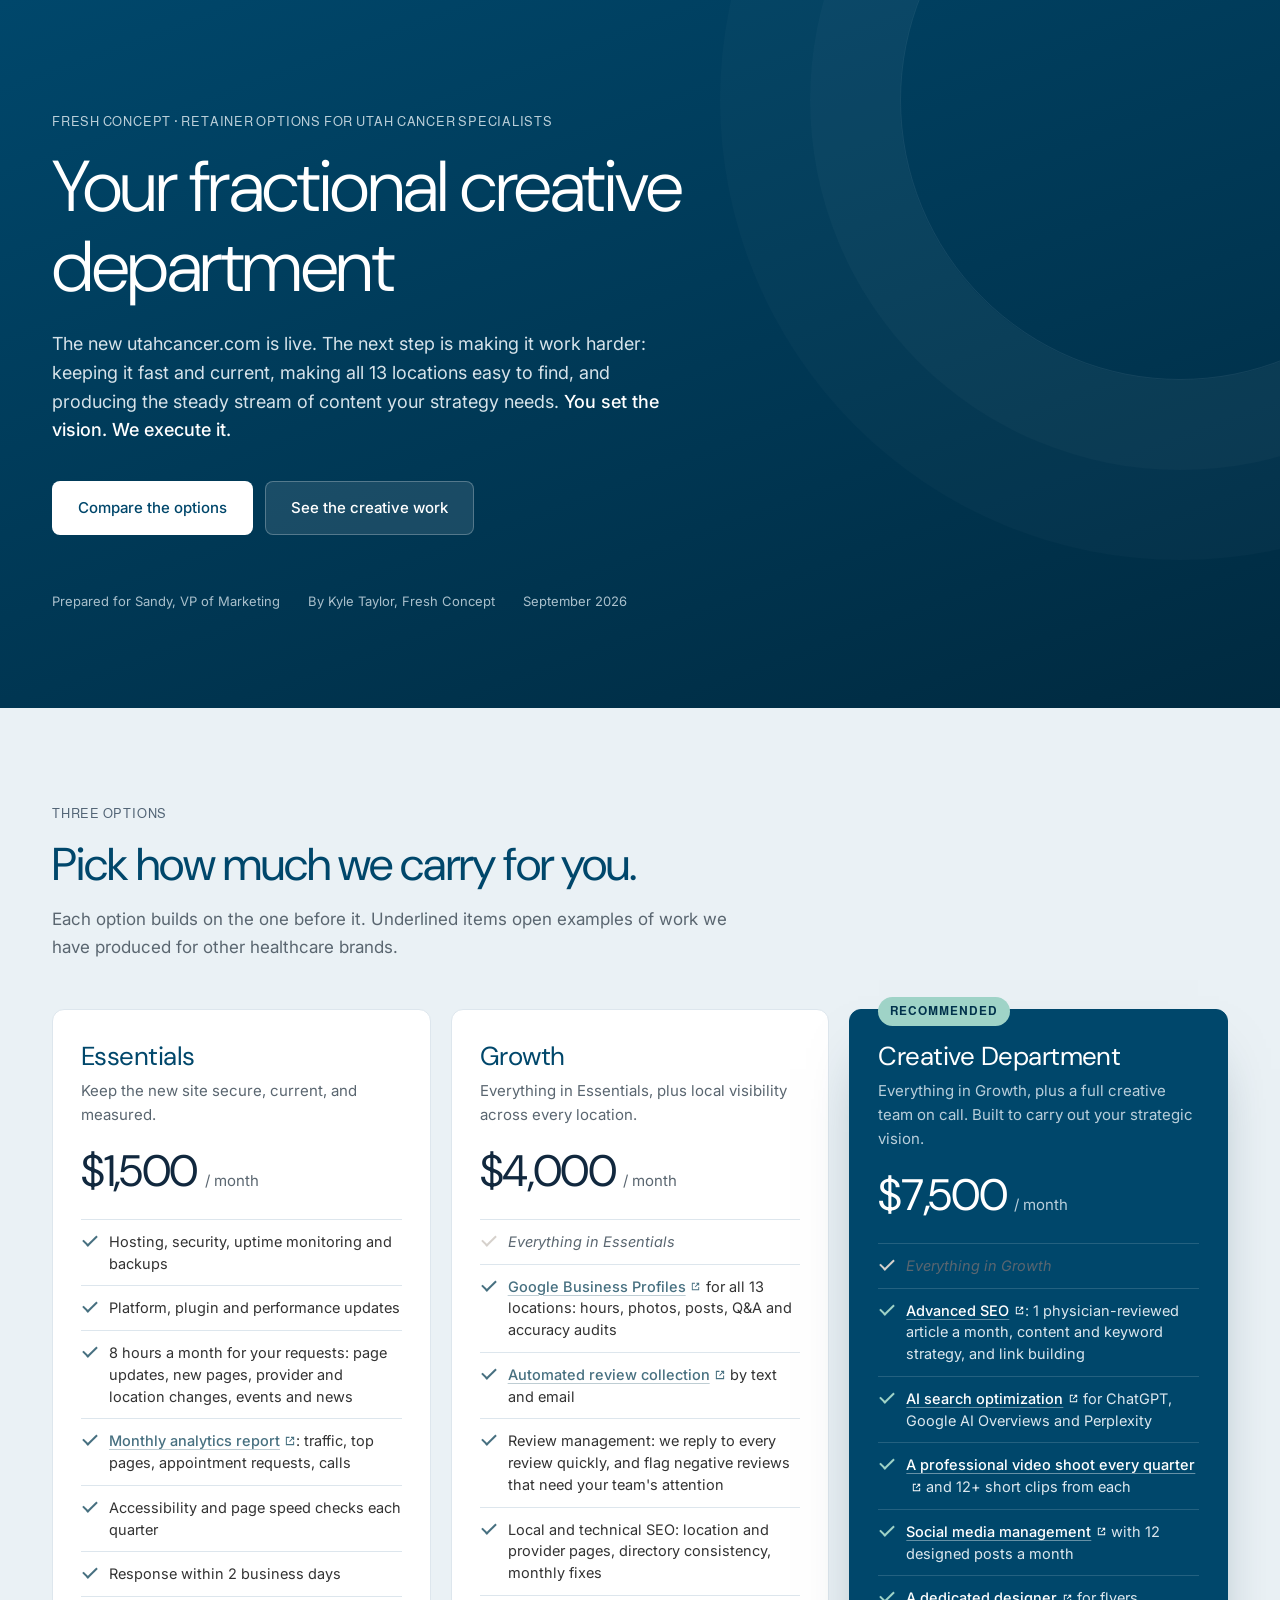
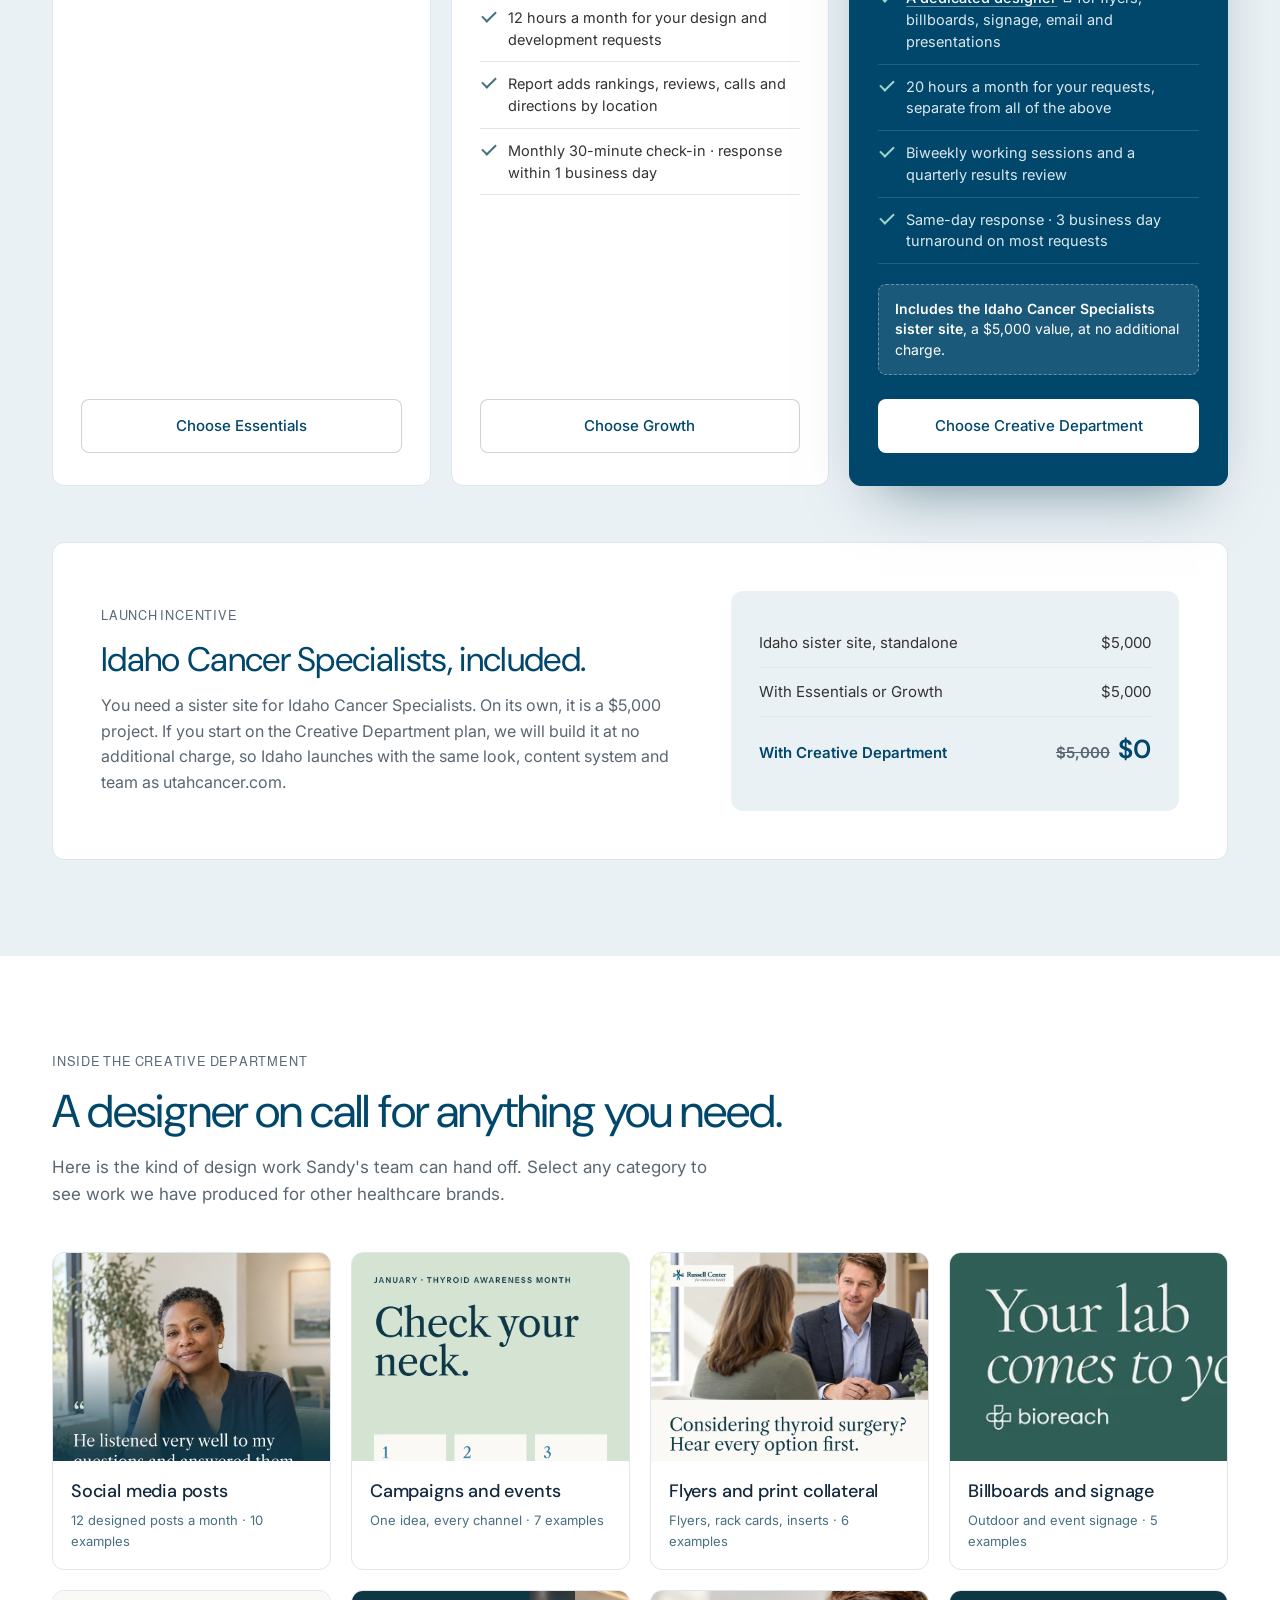
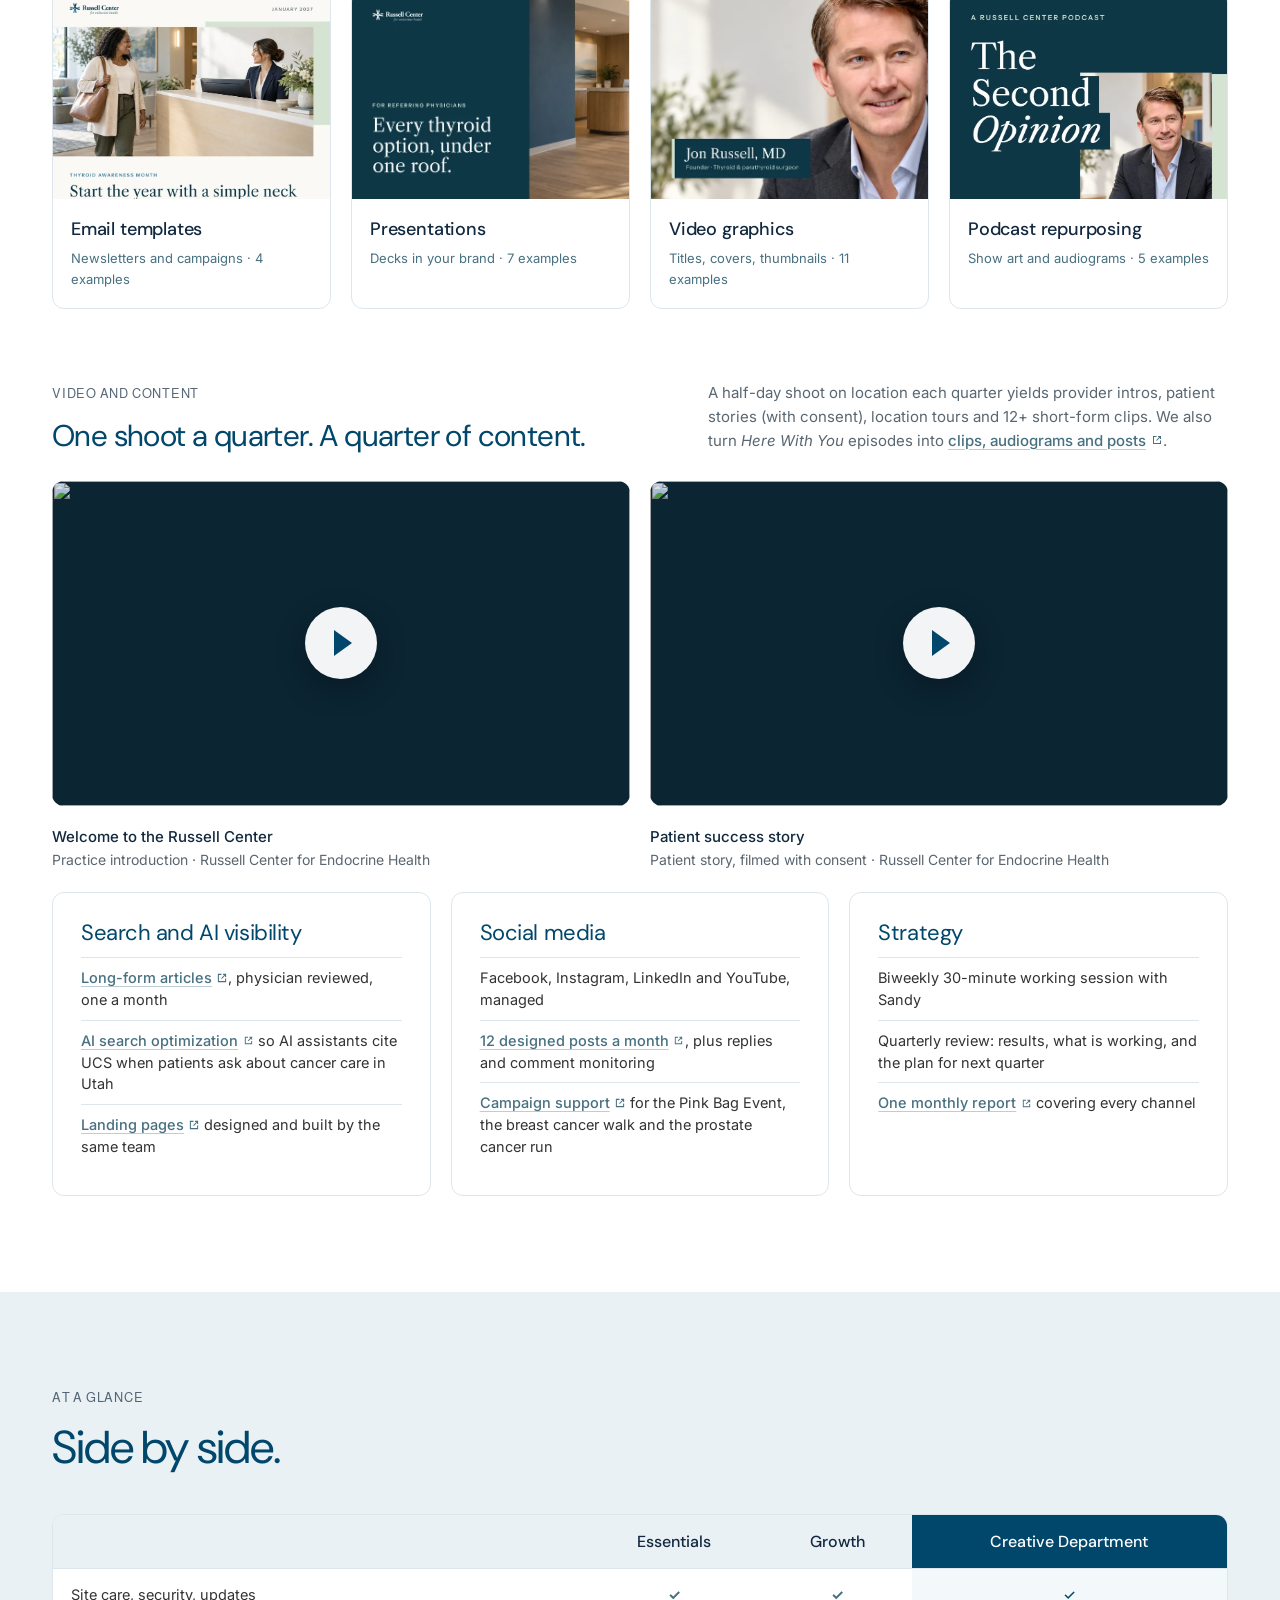
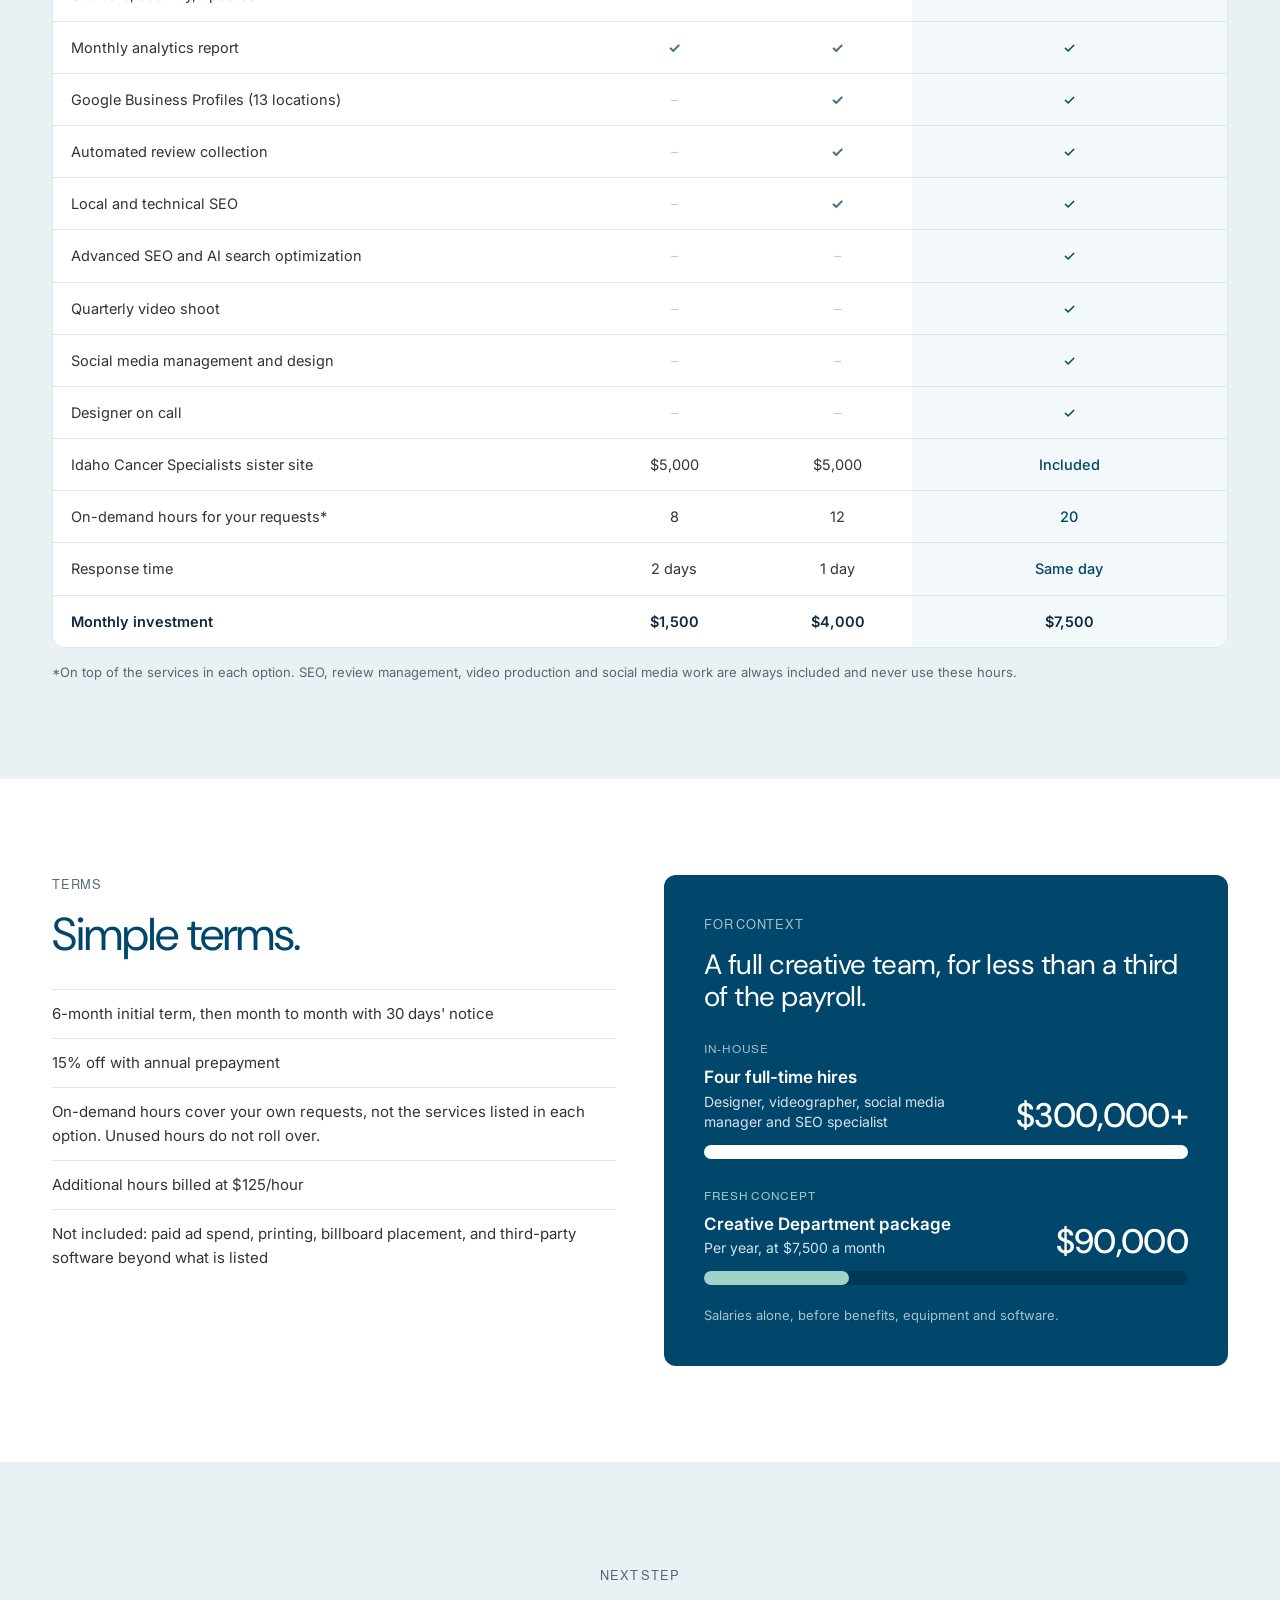
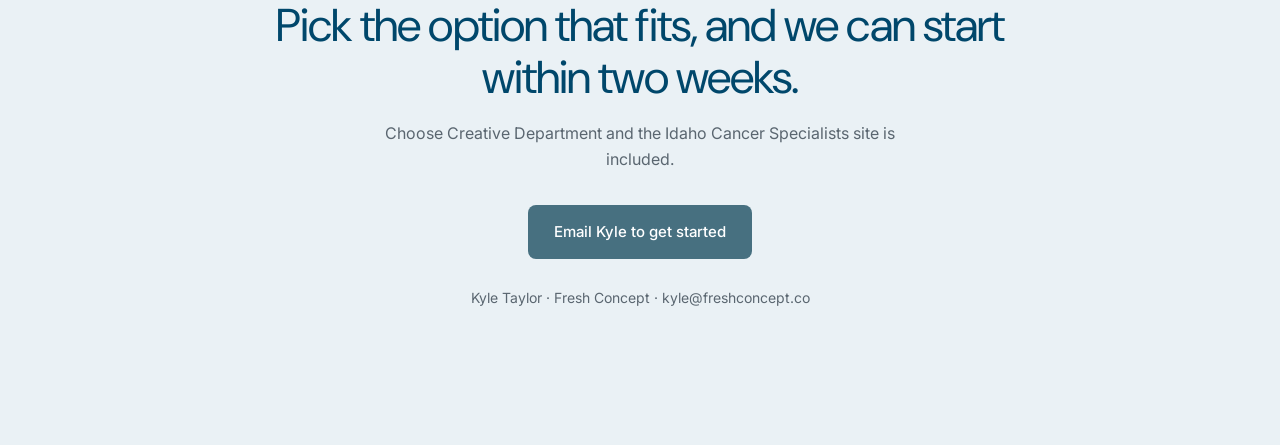
==== utah-cancer/index.html @ 9025a799 "Utah Cancer page: 4x work samples, WebP Russell Center images, gallery thumbnails Co-Authored-By: Cl" ====
<!DOCTYPE html><!-- This site was created in Webflow. https://webflow.com --><!-- Last Published: Mon Sep 08 2025 21:54:33 GMT+0000 (Coordinated Universal Time) --><html data-wf-domain="www.freshconcept.co" data-wf-page="62bb15ead2b00c52001d600b" data-wf-site="6288137d8b652b05795619ab"><head><meta charset="utf-8"/><link href="https://cdn.prod.website-files.com" rel="preconnect" crossorigin="anonymous"/><title>Creative Department | Fresh Concept × Utah Cancer Specialists</title><meta name="robots" content="noindex"/><meta content="Creative Department retainer options for Utah Cancer Specialists." name="description"/><meta content="Creative Department | Fresh Concept × Utah Cancer Specialists" property="og:title"/><meta content="Creative Department retainer options for Utah Cancer Specialists." property="og:description"/><meta content="/assets/6288137d8b652b05795619ab/62bb6aa5f6c209a3ec402a6b_social-sharing.png" property="og:image"/><meta content="Fresh Concept | Contact Us" name="twitter:title"/><meta content="Have a question about your project? Reach out and let&#x27;s chat. We&#x27;re here to help startups with website design, development, branding, and SEO." name="twitter:description"/><meta content="/assets/6288137d8b652b05795619ab/62bb6aa5f6c209a3ec402a6b_social-sharing.png" name="twitter:image"/><meta property="og:type" content="website"/><meta content="summary_large_image" name="twitter:card"/><meta content="width=device-width, initial-scale=1" name="viewport"/><meta content="Webflow" name="generator"/><link href="/assets/6288137d8b652b05795619ab/css/fresh-concept.webflow.shared.271d43fd5.css" rel="stylesheet" type="text/css"/><link href="https://fonts.googleapis.com" rel="preconnect"/><link href="https://fonts.gstatic.com" rel="preconnect" crossorigin="anonymous"/><script src="https://ajax.googleapis.com/ajax/libs/webfont/1.6.26/webfont.js" type="text/javascript"></script><script type="text/javascript">WebFont.load({  google: {    families: ["Bitter:400,700,400italic","Montserrat:100,100italic,200,200italic,300,300italic,400,400italic,500,500italic,600,600italic,700,700italic,800,800italic,900,900italic"]  }});</script><script type="text/javascript">!function(o,c){var n=c.documentElement,t=" w-mod-";n.className+=t+"js",("ontouchstart"in o||o.DocumentTouch&&c instanceof DocumentTouch)&&(n.className+=t+"touch")}(window,document);</script><link href="/assets/6288137d8b652b05795619ab/62bb4f3848c2f06d3d072d11_favicon1.png" rel="shortcut icon" type="image/x-icon"/><link href="/assets/6288137d8b652b05795619ab/62bb4f65d3bdde75ad9af0de_favicon2.png" rel="apple-touch-icon"/><!-- Google Tag Manager -->
<script>(function(w,d,s,l,i){w[l]=w[l]||[];w[l].push({'gtm.start':
new Date().getTime(),event:'gtm.js'});var f=d.getElementsByTagName(s)[0],
j=d.createElement(s),dl=l!='dataLayer'?'&l='+l:'';j.async=true;j.src=
'https://www.googletagmanager.com/gtm.js?id='+i+dl;f.parentNode.insertBefore(j,f);
})(window,document,'script','dataLayer','GTM-NQL5Q73S');</script>
<!-- End Google Tag Manager --><style>
	#hero-slider .slide-nav {
    width: 100%;
    display: flex;
  }
  
  #hero-slider .w-slider-dot {
    width: 100%;
        opacity: .2;
  }
  
  #hero-slider .w-slider-dot.w-active {
  	background-color: #eb6564;
    opacity: 1;
  }
  
	#our-work .collection-item:nth-child(even) {
		top: 80px;
    position: relative;
  }
  
  #hero-slider .w-slider-arrow-left, #hero-slider .w-slider-arrow-right {
  	display:none;
  }
</style></head><body class="body"><!-- Fresh Concept × Utah Cancer Specialists: retainer options. Paste into a Webflow Embed element. -->
<link rel="preconnect" href="https://fonts.googleapis.com">
<link rel="preconnect" href="https://fonts.gstatic.com" crossorigin>
<link href="https://fonts.googleapis.com/css2?family=DM+Sans:opsz,wght@9..40,300..600&family=Inter:wght@400;500;600&family=Almarai:wght@400;700&display=swap" rel="stylesheet">
<style>
#fc-cd{--blue:#00476b;--steel:#477080;--ink:#11283e;--text:#333;--muted:#5a6670;--pale:#eaf1f5;--line:#dde6ed;--sand:#d6d1cc;--r:12px;--rb:8px;font-family:Inter,system-ui,sans-serif;color:var(--text);background:#fff;font-size:16px;line-height:1.6;-webkit-font-smoothing:antialiased;overflow-x:clip}
#fc-cd *,#fc-cd *::before,#fc-cd *::after{box-sizing:border-box}
:where(#fc-cd) :is(h1,h2,h3,h4,p,ul,figure){margin:0;padding:0}
:where(#fc-cd) ul{list-style:none}
:where(#fc-cd) img{display:block;max-width:100%}
:where(#fc-cd) a{color:inherit;text-decoration:none}
:where(#fc-cd) button{font:inherit;color:inherit;background:none;border:0;cursor:pointer;padding:0}
#fc-cd h1,#fc-cd h2,#fc-cd h3,#fc-cd h4{font-family:'DM Sans',sans-serif;font-weight:400;color:var(--blue);letter-spacing:-.02em;line-height:1.12}
.cd-wrap{max-width:1240px;margin:0 auto;padding:0 32px}
.cd-sec{padding:96px 0}
.cd-sec--pale{background:var(--pale)}
.cd-label{display:block;font-family:Almarai,sans-serif;font-size:13px;letter-spacing:.06em;text-transform:uppercase;color:rgba(17,40,62,.7);margin-bottom:14px}
.cd-h2{font-size:clamp(32px,4vw,46px)}
.cd-intro{max-width:680px;margin-top:16px;color:var(--muted);font-size:17px}
.cd-btn{display:inline-flex;align-items:center;gap:8px;padding:15px 26px;border-radius:var(--rb);font-size:15px;font-weight:500;transition:transform .2s,opacity .2s;white-space:nowrap}
.cd-btn:hover{transform:translateY(-1px);opacity:.92}
.cd-btn--primary{background:var(--steel);color:#fff!important}
.cd-btn--ghost{background:#fff;color:var(--blue)!important;box-shadow:inset 0 0 0 1px var(--sand)}
.cd-btn--white{background:#fff;color:var(--blue)!important}
.cd-lk{color:var(--steel)!important;text-decoration:underline!important;text-decoration-color:rgba(71,112,128,.35)!important;text-underline-offset:3px;cursor:pointer;font-weight:500}
.cd-lk:hover{text-decoration-color:var(--steel)!important}
.cd-lk::after{content:"";display:inline-block;width:.8em;height:.8em;margin-left:.3em;vertical-align:-.05em;background:currentColor;-webkit-mask:url("data:image/svg+xml,%3Csvg xmlns='http://www.w3.org/2000/svg' viewBox='0 0 24 24'%3E%3Cpath d='M4 4h7v2H6v12h12v-5h2v7H4zM14 4h6v6h-2V7.4l-6.3 6.3-1.4-1.4L16.6 6H14z'/%3E%3C/svg%3E") center/contain no-repeat;mask:url("data:image/svg+xml,%3Csvg xmlns='http://www.w3.org/2000/svg' viewBox='0 0 24 24'%3E%3Cpath d='M4 4h7v2H6v12h12v-5h2v7H4zM14 4h6v6h-2V7.4l-6.3 6.3-1.4-1.4L16.6 6H14z'/%3E%3C/svg%3E") center/contain no-repeat}
/* hero */
.cd-hero{background:linear-gradient(160deg,#00476b 0%,#003652 60%,#002a40 100%);color:#fff;padding:112px 0 96px;position:relative;overflow:hidden}
.cd-hero::after{content:"";position:absolute;right:-180px;top:-180px;width:560px;height:560px;border-radius:50%;border:1px solid rgba(255,255,255,.08);box-shadow:0 0 0 90px rgba(255,255,255,.025),0 0 0 180px rgba(255,255,255,.02)}
.cd-hero .cd-label{color:#bcd0da}
#fc-cd .cd-hero h1{color:#fff;font-size:clamp(40px,6vw,72px);max-width:820px;font-weight:300}
.cd-hero p{max-width:640px;margin-top:22px;font-size:18px;color:#d6e3ea}
.cd-hero strong{color:#fff;font-weight:500}
.cd-hero .cd-actions{display:flex;flex-wrap:wrap;gap:12px;margin-top:36px}
.cd-hero .cd-btn--ghost{background:rgba(255,255,255,.1);color:#fff!important;box-shadow:inset 0 0 0 1px rgba(255,255,255,.25)}
.cd-meta{margin-top:56px;display:flex;flex-wrap:wrap;gap:8px 28px;font-size:13px;color:#a9c0cc}
/* plans */
.cd-plans{display:grid;grid-template-columns:repeat(3,minmax(0,1fr));gap:20px;margin-top:48px;align-items:stretch}
.cd-plan{background:#fff;border:1px solid var(--line);border-radius:var(--r);padding:32px 28px;display:flex;flex-direction:column}
.cd-plan h3{font-size:26px}
.cd-plan .cd-tag{font-size:15px;color:var(--muted);margin-top:8px;min-height:48px}
.cd-price{margin:22px 0 4px;font-family:'DM Sans',sans-serif;font-size:44px;font-weight:400;color:var(--ink);letter-spacing:-.03em;line-height:1}
.cd-price small{font-size:15px;color:var(--muted);letter-spacing:0;font-family:Inter,sans-serif}
.cd-plan ul{margin:22px 0 28px;border-top:1px solid var(--line);flex:1}
.cd-plan li{padding:11px 0 11px 28px;border-bottom:1px solid var(--line);font-size:14.5px;line-height:1.5;position:relative}
.cd-plan li::before{content:"";position:absolute;left:2px;top:15px;width:14px;height:8px;border-left:2px solid var(--steel);border-bottom:2px solid var(--steel);transform:rotate(-45deg)}
.cd-plan li.cd-inherit{color:var(--muted);font-style:italic}
.cd-plan li.cd-inherit::before{border-color:var(--sand)}
.cd-plan .cd-btn{justify-content:center}
.cd-plan--feat{background:var(--blue);border-color:var(--blue);color:#dbe7ee;position:relative;box-shadow:0 30px 60px -30px rgba(0,47,70,.55)}
#fc-cd .cd-plan--feat h3,.cd-plan--feat .cd-price{color:#fff}
.cd-plan--feat .cd-tag,.cd-plan--feat .cd-price small{color:#b9cfdb}
.cd-plan--feat ul,.cd-plan--feat li{border-color:rgba(255,255,255,.14)}
.cd-plan--feat li::before{border-color:#9fd3c7}
.cd-plan--feat .cd-lk{color:#fff!important;text-decoration-color:rgba(255,255,255,.4)!important}
.cd-ribbon{position:absolute;top:-13px;left:28px;background:#9fd3c7;color:#00324c;font-family:Almarai,sans-serif;font-size:12px;font-weight:700;letter-spacing:.08em;text-transform:uppercase;padding:5px 12px;border-radius:99px}
.cd-bonus{margin:-8px 0 24px;padding:14px 16px;border-radius:var(--rb);background:rgba(255,255,255,.1);border:1px dashed rgba(255,255,255,.35);font-size:14px;line-height:1.45;color:#fff}
.cd-bonus b{font-weight:600}
/* idaho */
.cd-idaho{display:grid;grid-template-columns:1.3fr 1fr;gap:48px;align-items:center;background:#fff;border:1px solid var(--line);border-radius:var(--r);padding:48px;margin-top:56px}
.cd-idaho h3{font-size:clamp(26px,3vw,34px)}
.cd-idaho p{margin-top:14px;color:var(--muted)}
.cd-offer{background:var(--pale);border-radius:var(--r);padding:28px}
.cd-offer div{display:flex;justify-content:space-between;align-items:baseline;gap:16px;padding:12px 0;border-bottom:1px solid var(--line);font-size:15px}
.cd-offer div:last-child{border:0;font-weight:600;color:var(--blue)}
.cd-offer s{color:var(--muted)}
.cd-offer em{font-style:normal;font-family:'DM Sans',sans-serif;font-size:26px;color:var(--blue)}
/* work */
.cd-cats{display:grid;grid-template-columns:repeat(4,minmax(0,1fr));gap:20px;margin-top:44px}
.cd-cat{display:flex;flex-direction:column;text-align:left;background:#fff;border:1px solid var(--line);border-radius:var(--r);overflow:hidden;transition:transform .25s,box-shadow .25s}
.cd-cat:hover{transform:translateY(-3px);box-shadow:0 22px 40px -24px rgba(0,47,70,.35)}
.cd-cat figure{margin:0;aspect-ratio:4/3;background:#e5ecf0;overflow:hidden}
.cd-cat figure img{width:100%;height:100%;object-fit:cover;object-position:left top;transition:transform .5s}
.cd-cat:hover figure img{transform:scale(1.04)}
.cd-cat span{display:block;padding:16px 18px 18px}
.cd-cat b{display:block;font-family:'DM Sans',sans-serif;font-weight:500;font-size:18px;color:var(--ink);letter-spacing:-.01em}
.cd-cat small{display:block;margin-top:4px;font-size:13px;color:var(--steel)}
.cd-cols{display:grid;grid-template-columns:repeat(3,minmax(0,1fr));gap:20px;margin-top:20px}
.cd-col{background:#fff;border:1px solid var(--line);border-radius:var(--r);padding:28px}
.cd-col h3{font-size:22px;margin-bottom:12px}
.cd-col li{padding:9px 0;border-top:1px solid var(--line);font-size:14.5px;line-height:1.5}
.cd-sub{display:flex;justify-content:space-between;align-items:end;gap:24px;flex-wrap:wrap;margin-top:72px}
.cd-sub h3{font-size:30px}
.cd-sub p{color:var(--muted);max-width:520px;font-size:15px}
.cd-videos{display:grid;grid-template-columns:repeat(2,minmax(0,1fr));gap:20px;margin-top:28px}
.cd-vid{position:relative;aspect-ratio:16/9;border-radius:var(--r);overflow:hidden;background:#0b2533;width:100%}
.cd-vid img{width:100%;height:100%;object-fit:cover;opacity:.85;transition:opacity .3s}
.cd-vid:hover img{opacity:1}
.cd-vid i{position:absolute;left:50%;top:50%;width:72px;height:72px;margin:-36px 0 0 -36px;border-radius:50%;background:rgba(255,255,255,.95);box-shadow:0 10px 30px rgba(0,0,0,.3)}
.cd-vid i::after{content:"";position:absolute;left:29px;top:23px;border-left:18px solid var(--blue);border-top:13px solid transparent;border-bottom:13px solid transparent}
.cd-vid iframe{position:absolute;inset:0;width:100%;height:100%;border:0}
.cd-vcap{margin-top:12px;font-size:14px;color:var(--muted)}
.cd-vcap b{display:block;color:var(--ink);font-weight:500;font-size:15px}
/* table */
.cd-tablewrap{margin-top:40px;overflow-x:auto;border:1px solid var(--line);border-radius:var(--r);background:#fff}
.cd-table{width:100%;min-width:680px;border-collapse:collapse;font-size:14.5px}
.cd-table th,.cd-table td{padding:14px 18px;border-bottom:1px solid var(--line);text-align:center}
.cd-table th:first-child,.cd-table td:first-child{text-align:left}
.cd-table thead th{font-family:'DM Sans',sans-serif;font-weight:500;font-size:16px;color:var(--ink);background:var(--pale)}
.cd-table thead th.cd-hl{background:var(--blue);color:#fff}
.cd-table td.cd-hl{background:#f3f8fa;font-weight:500;color:var(--blue)}
.cd-table tr:last-child td{border:0;font-weight:600;color:var(--ink)}
.cd-y{color:var(--steel);font-weight:700}
.cd-n{color:#c3ccd2}
.cd-note{margin-top:14px;font-size:13px;color:var(--muted)}
/* terms */
.cd-terms{display:grid;grid-template-columns:1fr 1fr;gap:48px;align-items:start}
.cd-terms li{padding:12px 0;border-top:1px solid var(--line);font-size:15px}
.cd-value{background:var(--blue);color:#d6e3ea;border-radius:var(--r);padding:40px}
.cd-value .cd-label{color:#a9c0cc}
.cd-bars{margin-top:28px;display:grid;gap:28px}
.cd-bar-k{display:block;font-family:Almarai,sans-serif;font-size:12px;letter-spacing:.06em;text-transform:uppercase;color:#a9c0cc;margin-bottom:6px}
.cd-bar--fc .cd-bar-k{color:#9fd3c7}
.cd-bar p{display:flex;justify-content:space-between;align-items:flex-end;gap:16px;font-size:14px;line-height:1.45}
.cd-bar p b{display:block;color:#fff;font-size:17px;font-weight:600;margin-bottom:2px}
.cd-bar strong{font-family:'DM Sans',sans-serif;font-size:34px;font-weight:500;letter-spacing:-.02em;line-height:1;color:#fff;white-space:nowrap}
.cd-bar div{height:14px;border-radius:99px;background:rgba(0,0,0,.22);margin-top:12px}
.cd-bar div i{display:block;height:100%;border-radius:99px;background:#9fd3c7}
.cd-value small{display:block;margin-top:20px;font-size:13px;color:#a9c0cc}
/* cta */
.cd-cta{text-align:center;padding:104px 0}
#fc-cd .cd-cta h2{max-width:760px;margin:0 auto}
.cd-cta p{margin:18px auto 32px;max-width:560px;color:var(--muted)}
.cd-cta .cd-sig{margin-top:28px;font-size:14px;color:var(--muted)}
/* modal */
.cd-modal{position:fixed;inset:0;z-index:99999;display:none;background:rgba(6,24,36,.72);backdrop-filter:blur(6px);-webkit-backdrop-filter:blur(6px);padding:32px;overflow-y:auto}
.cd-modal.cd-open{display:block}
.cd-dialog{max-width:1120px;margin:0 auto;background:#fff;border-radius:16px;padding:40px;position:relative;animation:cdIn .25s ease}
@keyframes cdIn{from{opacity:0;transform:translateY(12px)}}
.cd-x{position:absolute;top:18px;right:18px;width:44px;height:44px;border-radius:50%;background:var(--pale)!important;font-size:26px!important;line-height:44px!important;color:var(--blue)!important;text-align:center}
.cd-dialog h3{font-size:32px;padding-right:56px}
.cd-dialog>p{margin-top:10px;color:var(--muted);max-width:720px}
.cd-grid{display:grid;grid-template-columns:repeat(auto-fill,minmax(230px,1fr));gap:18px;margin-top:28px}
.cd-item{text-align:left;width:100%}
.cd-item figure{margin:0;aspect-ratio:1/1;border-radius:10px;background:#eef2f4;display:flex;align-items:center;justify-content:center;padding:16px;transition:background .2s}
.cd-item:hover figure{background:#e2eaef}
.cd-item img{max-height:100%;max-width:100%;object-fit:contain;box-shadow:0 12px 26px -16px rgba(0,30,45,.45)}
.cd-item span{display:block;margin-top:10px;font-size:14px;color:var(--ink);font-weight:500;line-height:1.35}
.cd-item small{display:block;font-family:Almarai,sans-serif;font-size:11px;letter-spacing:.06em;text-transform:uppercase;color:var(--steel);margin-bottom:2px}
.cd-viewer{position:fixed;inset:0;z-index:100000;background:#06141d;display:none;flex-direction:column;align-items:center;justify-content:center;padding:56px 72px 28px}
.cd-viewer.cd-open{display:flex}
.cd-viewer img{max-width:100%;max-height:calc(100vh - 150px);object-fit:contain;border-radius:4px}
.cd-viewer p{color:#cfdde5;font-size:14px;margin-top:16px;text-align:center}
.cd-viewer p b{color:#fff;font-weight:500}
.cd-viewer .cd-x{background:rgba(255,255,255,.12)!important;color:#fff!important}
.cd-nav{position:absolute;top:50%;width:52px;height:52px;margin-top:-26px;border-radius:50%;background:rgba(255,255,255,.12)!important;color:#fff!important;font-size:26px!important}
.cd-prev{left:14px}.cd-next{right:14px}
body.cd-lock{overflow:hidden}
@media (max-width:1000px){.cd-plans{grid-template-columns:1fr;max-width:560px;margin-left:auto;margin-right:auto}.cd-plan--feat{order:-1}.cd-plan .cd-tag{min-height:0}.cd-cats{grid-template-columns:repeat(2,minmax(0,1fr))}.cd-cols,.cd-idaho,.cd-terms{grid-template-columns:1fr}}
@media (max-width:640px){.cd-wrap{padding:0 16px}.cd-sec{padding:64px 0}.cd-hero{padding:80px 0 64px}.cd-idaho{padding:28px 22px;gap:28px}.cd-videos{grid-template-columns:1fr}.cd-cats{gap:12px}.cd-cat span{padding:12px 12px 14px}.cd-cat b{font-size:16px}.cd-modal{padding:12px}.cd-dialog{padding:28px 18px}.cd-dialog h3{font-size:26px}.cd-grid{grid-template-columns:repeat(2,minmax(0,1fr));gap:12px}.cd-item figure{padding:10px}.cd-viewer{padding:56px 12px 20px}.cd-nav{top:auto;bottom:18px}.cd-value{padding:28px 22px}.cd-bar p{flex-direction:column;align-items:flex-start;gap:10px}.cd-bar strong{font-size:32px}}
</style>

<div id="fc-cd">
  <header class="cd-hero">
    <div class="cd-wrap">
      <span class="cd-label">Fresh Concept · Retainer options for Utah Cancer Specialists</span>
      <h1>Your fractional creative department</h1>
      <p>The new utahcancer.com is live. The next step is making it work harder: keeping it fast and current, making all 13 locations easy to find, and producing the steady stream of content your strategy needs. <strong>You set the vision. We execute it.</strong></p>
      <div class="cd-actions">
        <a class="cd-btn cd-btn--white" href="#cd-plans">Compare the options</a>
        <a class="cd-btn cd-btn--ghost" href="#cd-work">See the creative work</a>
      </div>
      <div class="cd-meta"><span>Prepared for Sandy, VP of Marketing</span><span>By Kyle Taylor, Fresh Concept</span><span>September 2026</span></div>
    </div>
  </header>

  <section class="cd-sec cd-sec--pale" id="cd-plans">
    <div class="cd-wrap">
      <span class="cd-label">Three options</span>
      <h2 class="cd-h2">Pick how much we carry for you.</h2>
      <p class="cd-intro">Each option builds on the one before it. Underlined items open examples of work we have produced for other healthcare brands.</p>
      <div class="cd-plans">
        <article class="cd-plan">
          <h3>Essentials</h3>
          <p class="cd-tag">Keep the new site secure, current, and measured.</p>
          <div class="cd-price">$1,500 <small>/ month</small></div>
          <ul>
            <li>Hosting, security, uptime monitoring and backups</li>
            <li>Platform, plugin and performance updates</li>
            <li>8 hours a month for your requests: page updates, new pages, provider and location changes, events and news</li>
            <li><a class="cd-lk" data-g="report">Monthly analytics report</a>: traffic, top pages, appointment requests, calls</li>
            <li>Accessibility and page speed checks each quarter</li>
            <li>Response within 2 business days</li>
          </ul>
          <a class="cd-btn cd-btn--ghost" href="mailto:kyle@freshconcept.co?subject=Utah%20Cancer%20Specialists%20%E2%80%94%20Essentials">Choose Essentials</a>
        </article>
        <article class="cd-plan">
          <h3>Growth</h3>
          <p class="cd-tag">Everything in Essentials, plus local visibility across every location.</p>
          <div class="cd-price">$4,000 <small>/ month</small></div>
          <ul>
            <li class="cd-inherit">Everything in Essentials</li>
            <li><a class="cd-lk" data-g="local">Google Business Profiles</a> for all 13 locations: hours, photos, posts, Q&amp;A and accuracy audits</li>
            <li><a class="cd-lk" data-g="local">Automated review collection</a> by text and email</li>
            <li>Review management: we reply to every review quickly, and flag negative reviews that need your team's attention</li>
            <li>Local and technical SEO: location and provider pages, directory consistency, monthly fixes</li>
            <li>12 hours a month for your design and development requests</li>
            <li>Report adds rankings, reviews, calls and directions by location</li>
            <li>Monthly 30-minute check-in · response within 1 business day</li>
          </ul>
          <a class="cd-btn cd-btn--ghost" href="mailto:kyle@freshconcept.co?subject=Utah%20Cancer%20Specialists%20%E2%80%94%20Growth">Choose Growth</a>
        </article>
        <article class="cd-plan cd-plan--feat">
          <span class="cd-ribbon">Recommended</span>
          <h3>Creative Department</h3>
          <p class="cd-tag">Everything in Growth, plus a full creative team on call. Built to carry out your strategic vision.</p>
          <div class="cd-price">$7,500 <small>/ month</small></div>
          <ul>
            <li class="cd-inherit">Everything in Growth</li>
            <li><a class="cd-lk" data-g="articles">Advanced SEO</a>: 1 physician-reviewed article a month, content and keyword strategy, and link building</li>
            <li><a class="cd-lk" data-g="ai">AI search optimization</a> for ChatGPT, Google AI Overviews and Perplexity</li>
            <li><a class="cd-lk" href="#cd-video">A professional video shoot every quarter</a> and 12+ short clips from each</li>
            <li><a class="cd-lk" data-g="social">Social media management</a> with 12 designed posts a month</li>
            <li><a class="cd-lk" href="#cd-work">A dedicated designer</a> for flyers, billboards, signage, email and presentations</li>
            <li>20 hours a month for your requests, separate from all of the above</li>
            <li>Biweekly working sessions and a quarterly results review</li>
            <li>Same-day response · 3 business day turnaround on most requests</li>
          </ul>
          <div class="cd-bonus"><b>Includes the Idaho Cancer Specialists sister site</b>, a $5,000 value, at no additional charge.</div>
          <a class="cd-btn cd-btn--white" href="mailto:kyle@freshconcept.co?subject=Utah%20Cancer%20Specialists%20%E2%80%94%20Creative%20Department">Choose Creative Department</a>
        </article>
      </div>

      <div class="cd-idaho">
        <div>
          <span class="cd-label">Launch incentive</span>
          <h3>Idaho Cancer Specialists, included.</h3>
          <p>You need a sister site for Idaho Cancer Specialists. On its own, it is a $5,000 project. If you start on the Creative Department plan, we will build it at no additional charge, so Idaho launches with the same look, content system and team as utahcancer.com.</p>
        </div>
        <div class="cd-offer">
          <div><span>Idaho sister site, standalone</span><span>$5,000</span></div>
          <div><span>With Essentials or Growth</span><span>$5,000</span></div>
          <div><span>With Creative Department</span><span><s>$5,000</s> &nbsp;<em>$0</em></span></div>
        </div>
      </div>
    </div>
  </section>

  <section class="cd-sec" id="cd-work">
    <div class="cd-wrap">
      <span class="cd-label">Inside the Creative Department</span>
      <h2 class="cd-h2">A designer on call for anything you need.</h2>
      <p class="cd-intro">Here is the kind of design work Sandy's team can hand off. Select any category to see work we have produced for other healthcare brands.</p>
      <div class="cd-cats" data-cards="social campaigns print signage email decks video podcast"></div>

      <div class="cd-sub" id="cd-video">
        <div><span class="cd-label">Video and content</span><h3>One shoot a quarter. A quarter of content.</h3></div>
        <p>A half-day shoot on location each quarter yields provider intros, patient stories (with consent), location tours and 12+ short-form clips. We also turn <em>Here With You</em> episodes into <a class="cd-lk" data-g="podcast">clips, audiograms and posts</a>.</p>
      </div>
      <div class="cd-videos">
        <div><button class="cd-vid" data-yt="qsmPoQNGVrc" aria-label="Play video: Welcome to the Russell Center"><img src="https://i.ytimg.com/vi/qsmPoQNGVrc/maxresdefault.jpg" alt="" loading="lazy"><i></i></button>
          <p class="cd-vcap"><b>Welcome to the Russell Center</b>Practice introduction · Russell Center for Endocrine Health</p></div>
        <div><button class="cd-vid" data-yt="qeZDSqyGemA" aria-label="Play video: Patient success story"><img src="https://i.ytimg.com/vi/qeZDSqyGemA/maxresdefault.jpg" alt="" loading="lazy"><i></i></button>
          <p class="cd-vcap"><b>Patient success story</b>Patient story, filmed with consent · Russell Center for Endocrine Health</p></div>
      </div>

      <div class="cd-cols">
        <div class="cd-col">
          <h3>Search and AI visibility</h3>
          <ul>
            <li><a class="cd-lk" data-g="articles">Long-form articles</a>, physician reviewed, one a month</li>
            <li><a class="cd-lk" data-g="ai">AI search optimization</a> so AI assistants cite UCS when patients ask about cancer care in Utah</li>
            <li><a class="cd-lk" data-g="web">Landing pages</a> designed and built by the same team</li>
          </ul>
        </div>
        <div class="cd-col">
          <h3>Social media</h3>
          <ul>
            <li>Facebook, Instagram, LinkedIn and YouTube, managed</li>
            <li><a class="cd-lk" data-g="social">12 designed posts a month</a>, plus replies and comment monitoring</li>
            <li><a class="cd-lk" data-g="campaigns">Campaign support</a> for the Pink Bag Event, the breast cancer walk and the prostate cancer run</li>
          </ul>
        </div>
        <div class="cd-col">
          <h3>Strategy</h3>
          <ul>
            <li>Biweekly 30-minute working session with Sandy</li>
            <li>Quarterly review: results, what is working, and the plan for next quarter</li>
            <li><a class="cd-lk" data-g="report">One monthly report</a> covering every channel</li>
          </ul>
        </div>
      </div>
    </div>
  </section>

  <section class="cd-sec cd-sec--pale">
    <div class="cd-wrap">
      <span class="cd-label">At a glance</span>
      <h2 class="cd-h2">Side by side.</h2>
      <div class="cd-tablewrap">
        <table class="cd-table">
          <thead><tr><th></th><th>Essentials</th><th>Growth</th><th class="cd-hl">Creative Department</th></tr></thead>
          <tbody>
            <tr><td>Site care, security, updates</td><td class="cd-y">✓</td><td class="cd-y">✓</td><td class="cd-hl cd-y">✓</td></tr>
            <tr><td>Monthly analytics report</td><td class="cd-y">✓</td><td class="cd-y">✓</td><td class="cd-hl cd-y">✓</td></tr>
            <tr><td>Google Business Profiles (13 locations)</td><td class="cd-n">–</td><td class="cd-y">✓</td><td class="cd-hl cd-y">✓</td></tr>
            <tr><td>Automated review collection</td><td class="cd-n">–</td><td class="cd-y">✓</td><td class="cd-hl cd-y">✓</td></tr>
            <tr><td>Local and technical SEO</td><td class="cd-n">–</td><td class="cd-y">✓</td><td class="cd-hl cd-y">✓</td></tr>
            <tr><td>Advanced SEO and AI search optimization</td><td class="cd-n">–</td><td class="cd-n">–</td><td class="cd-hl cd-y">✓</td></tr>
            <tr><td>Quarterly video shoot</td><td class="cd-n">–</td><td class="cd-n">–</td><td class="cd-hl cd-y">✓</td></tr>
            <tr><td>Social media management and design</td><td class="cd-n">–</td><td class="cd-n">–</td><td class="cd-hl cd-y">✓</td></tr>
            <tr><td>Designer on call</td><td class="cd-n">–</td><td class="cd-n">–</td><td class="cd-hl cd-y">✓</td></tr>
            <tr><td>Idaho Cancer Specialists sister site</td><td>$5,000</td><td>$5,000</td><td class="cd-hl">Included</td></tr>
            <tr><td>On-demand hours for your requests*</td><td>8</td><td>12</td><td class="cd-hl">20</td></tr>
            <tr><td>Response time</td><td>2 days</td><td>1 day</td><td class="cd-hl">Same day</td></tr>
            <tr><td>Monthly investment</td><td>$1,500</td><td>$4,000</td><td class="cd-hl">$7,500</td></tr>
          </tbody>
        </table>
      </div>
      <p class="cd-note">*On top of the services in each option. SEO, review management, video production and social media work are always included and never use these hours.</p>
    </div>
  </section>

  <section class="cd-sec">
    <div class="cd-wrap cd-terms">
      <div>
        <span class="cd-label">Terms</span>
        <h2 class="cd-h2">Simple terms.</h2>
        <ul style="margin-top:28px">
          <li>6-month initial term, then month to month with 30 days' notice</li>
          <li>15% off with annual prepayment</li>
          <li>On-demand hours cover your own requests, not the services listed in each option. Unused hours do not roll over.</li>
          <li>Additional hours billed at $125/hour</li>
          <li>Not included: paid ad spend, printing, billboard placement, and third-party software beyond what is listed</li>        </ul>
      </div>
      <div class="cd-value">
        <span class="cd-label">For context</span>
        <h3 style="color:#fff;font-size:28px">A full creative team, for less than a third of the payroll.</h3>
        <div class="cd-bars">
          <div class="cd-bar"><span class="cd-bar-k">In-house</span><p><span><b>Four full-time hires</b>Designer, videographer, social media manager and SEO specialist</span><strong>$300,000+</strong></p><div><i style="width:100%;background:#fff"></i></div></div>
          <div class="cd-bar cd-bar--fc"><span class="cd-bar-k">Fresh Concept</span><p><span><b>Creative Department package</b>Per year, at $7,500 a month</span><strong>$90,000</strong></p><div><i style="width:30%"></i></div></div>
        </div>
        <small>Salaries alone, before benefits, equipment and software.</small>
      </div>
    </div>
  </section>

  <section class="cd-sec--pale cd-cta">
    <div class="cd-wrap">
      <span class="cd-label">Next step</span>
      <h2 class="cd-h2">Pick the option that fits, and we can start within two weeks.</h2>
      <p>Choose Creative Department and the Idaho Cancer Specialists site is included.</p>
      <a class="cd-btn cd-btn--primary" href="mailto:kyle@freshconcept.co?subject=Utah%20Cancer%20Specialists%20retainer">Email Kyle to get started</a>
      <p class="cd-sig">Kyle Taylor · Fresh Concept · kyle@freshconcept.co</p>
    </div>
  </section>

  <div class="cd-modal" role="dialog" aria-modal="true" aria-labelledby="cd-mt">
    <div class="cd-dialog">
      <button class="cd-x" data-close aria-label="Close">×</button>
      <span class="cd-label">Work samples</span>
      <h3 id="cd-mt"></h3>
      <p id="cd-md"></p>
      <div class="cd-grid"></div>
    </div>
  </div>
  <div class="cd-viewer" role="dialog" aria-modal="true" aria-label="Sample viewer">
    <button class="cd-x" data-vclose aria-label="Close">×</button>
    <button class="cd-nav cd-prev" aria-label="Previous">‹</button>
    <img alt="">
    <p></p>
    <button class="cd-nav cd-next" aria-label="Next">›</button>
  </div>
</div>

<script>
(function(){
  // Image location. Upload the images/ folder to your host and set BASE to that folder's URL,
  // or fill MAP with per-file URLs (e.g. Webflow asset links): {"rc-social-1.webp":"https://..."}.
  // Cards and gallery tiles use the smaller copies in images/thumbs/; the full-screen viewer uses the originals.
  var BASE = "images/";
  var MAP = {};
  var BRAND = {rc:"Russell Center", br:"BioReach"};
  var G = {
    social:{t:"Social media posts",s:"12 designed posts a month",d:"Built from repeatable templates (patient voice, proof points, myth vs. fact, education and team spotlights) so every week looks like one brand.",i:"rc-social-1|Patient voice post;rc-social-2|Proof point post;rc-social-3|Myth vs. fact carousel;rc-social-4|LinkedIn referral post;br-social-1|Brand post;br-social-2|Education post;br-social-3|Testimonial post;br-social-4|Promotion post;br-social-5|Team spotlight;br-social-6|How-it-works carousel"},
    campaigns:{t:"Campaigns and events",s:"One idea, every channel",d:"A single campaign carried across poster, banner, stories and social. The approach we would bring to the Pink Bag Event, the breast cancer walk and the prostate cancer run.",i:"rc-campaign-social|Awareness month social post;rc-campaign-poster|Awareness month poster;rc-campaign-banner|Retractable banner;br-campaign-story|Event Instagram story;br-campaign-linkedin|Event LinkedIn banner;br-campaign-youtube|Event YouTube thumbnail;br-campaign-recap|Event recap post"},
    print:{t:"Flyers and print collateral",s:"Flyers, rack cards, inserts",d:"Referral flyers, rack cards, business cards and inserts, delivered print-ready.",i:"rc-flyer|Referring-office flyer;rc-rack-front|Rack card, front;rc-rack-back|Rack card, back;br-flyer|Service flyer;br-insert|Kit insert card;br-cards|Business cards"},
    signage:{t:"Billboards and signage",s:"Outdoor and event signage",d:"Billboards, event posters, retractable banners, wayfinding and table tents.",i:"br-billboard|Billboard;br-event-poster|Event poster;rc-campaign-banner|Retractable banner;br-wayfinding|Wayfinding sign;br-table-tent|Table tent"},
    email:{t:"Email templates",s:"Newsletters and campaigns",d:"Monthly newsletters, promotional sends and post-visit review requests, built as reusable 600px templates.",i:"rc-email|Monthly newsletter;br-email-newsletter|Monthly newsletter;br-email-promo|Promotional email;br-email-review|Review request email"},
    decks:{t:"Presentations",s:"Decks in your brand",d:"Referring-physician decks, partner pitches and board-ready slides.",i:"rc-deck-1|Referring-physician deck, title;rc-deck-2|Referring-physician deck, outcomes;rc-deck-3|Referring-physician deck, services;rc-deck-4|Referring-physician deck, referral;br-deck-1|Partnership deck, title;br-deck-2|Partnership deck, process;br-deck-3|Partnership deck, testimonial"},
    video:{t:"Video graphics",s:"Titles, covers, thumbnails",d:"Lower thirds, title and end cards, reel covers and YouTube thumbnails that package every shoot.",i:"rc-title-provider|Provider intro lower third;rc-title-location|Location tour title card;rc-title-end|End card;rc-youtube|YouTube thumbnail;rc-reel-1|Reel cover;rc-reel-2|Reel cover;br-lower-third|Provider lower third;br-client-story|Captioned patient story;br-reel-1|Reel cover;br-reel-2|Reel cover;br-reel-3|Reel cover"},
    podcast:{t:"Podcast repurposing",s:"Show art and audiograms",d:"Show art, audiograms and episode-to-article cards, so every Here With You episode travels further.",i:"rc-podcast-art|Podcast show art;rc-audiogram|Episode audiogram;br-podcast-art|Podcast show art;br-audiogram|Episode audiogram;br-episode-card|Episode-to-article card"},
    articles:{t:"Long-form articles",d:"Physician-reviewed articles designed for readers and for search: key takeaways up top, clear structure, and medical review shown on the page. These samples show only the opening of each article; the full pieces run much longer. Regular, in-depth articles like these are one of the most reliable ways to build search rankings.",i:"rc-article|Physician-reviewed article;br-article|Physician-reviewed article"},
    ai:{t:"AI search optimization",d:"Structured data and answer-ready content, so ChatGPT, Google AI Overviews and Perplexity cite you when patients ask.",i:"br-ai-answer|Cited in an AI answer (illustration);br-schema|Structured data on every page;br-article|Answer-first article structure"},
    web:{t:"Web pages",d:"Homepages and landing pages designed and built by the same team that makes everything else.",i:"rc-home|Homepage;br-home|Homepage"},
    local:{t:"Local listings and reviews",d:"Accurate Google Business Profiles, automated review requests by text and email, and a quick reply to every review.",i:"br-gbp|Google Business Profile;br-review-sms|Automated review request, text;br-email-review|Automated review request, email;br-review-reply|Review reply"},
    report:{t:"Monthly reporting",d:"One clear report each month: what happened, what it means, and what we are doing next.",i:"br-report|Monthly report (sample data)"}
  };
  var root = document.getElementById("fc-cd"); if (!root) return;
  var $ = function(s, el){ return (el || root).querySelector(s); };
  function src(f){ f += ".webp"; return MAP[f] || BASE + f; }
  function thumb(f){ var t = "thumbs/" + f + ".webp"; return MAP[t] || (MAP[f + ".webp"] ? src(f) : BASE + t); }
  function items(k){ return G[k].i.split(";").map(function(x){ x = x.split("|"); return {f:x[0], c:x[1], b:BRAND[x[0].slice(0,2)]}; }); }

  root.querySelectorAll("[data-cards]").forEach(function(box){
    box.getAttribute("data-cards").split(" ").forEach(function(k){
      var g = G[k], it = items(k), b = document.createElement("button");
      b.className = "cd-cat"; b.setAttribute("data-g", k);
      b.innerHTML = '<figure><img loading="lazy" alt="" src="' + thumb(it[0].f) + '"></figure><span><b>' + g.t + '</b><small>' + g.s + ' · ' + it.length + ' examples</small></span>';
      box.appendChild(b);
    });
  });

  var modal = $(".cd-modal"), grid = $(".cd-grid"), viewer = $(".cd-viewer"), vImg = $("img", viewer), vCap = $("p", viewer);
  var cur = [], idx = 0, lastFocus;
  function lock(){ document.body.classList.add("cd-lock"); }
  function unlock(){ if (!modal.classList.contains("cd-open") && !viewer.classList.contains("cd-open")) document.body.classList.remove("cd-lock"); }
  function open(k){
    var g = G[k]; if (!g) return;
    cur = items(k); lastFocus = document.activeElement;
    $("#cd-mt").textContent = g.t; $("#cd-md").textContent = g.d;
    grid.innerHTML = cur.map(function(it, n){
      return '<button class="cd-item" data-n="' + n + '"><figure><img loading="lazy" alt="' + it.c + '" src="' + thumb(it.f) + '"></figure><span><small>' + it.b + '</small>' + it.c + '</span></button>';
    }).join("");
    modal.classList.add("cd-open"); modal.scrollTop = 0; lock(); $(".cd-x", modal).focus();
  }
  function close(){ modal.classList.remove("cd-open"); unlock(); if (lastFocus) lastFocus.focus(); }
  function show(n){
    idx = (n + cur.length) % cur.length; var it = cur[idx];
    vImg.src = src(it.f); vImg.alt = it.c;
    vCap.innerHTML = "<b>" + it.c + "</b> · " + it.b + " &nbsp;(" + (idx + 1) + " of " + cur.length + ")";
    viewer.classList.add("cd-open"); lock();
  }
  function vclose(){ viewer.classList.remove("cd-open"); unlock(); }

  root.addEventListener("click", function(e){
    var t = e.target.closest("[data-g],[data-n],[data-close],[data-vclose],.cd-prev,.cd-next,[data-yt]");
    if (!t) { if (e.target === modal) close(); if (e.target === viewer) vclose(); return; }
    if (t.hasAttribute("data-g")) { e.preventDefault(); open(t.getAttribute("data-g")); }
    else if (t.hasAttribute("data-n")) show(+t.getAttribute("data-n"));
    else if (t.hasAttribute("data-close")) close();
    else if (t.hasAttribute("data-vclose")) vclose();
    else if (t.classList.contains("cd-prev")) show(idx - 1);
    else if (t.classList.contains("cd-next")) show(idx + 1);
    else if (t.hasAttribute("data-yt")) {
      var f = document.createElement("iframe");
      f.src = "https://www.youtube-nocookie.com/embed/" + t.getAttribute("data-yt") + "?autoplay=1&rel=0";
      f.allow = "accelerometer; autoplay; encrypted-media; gyroscope; picture-in-picture; fullscreen"; f.allowFullscreen = true;
      f.title = t.getAttribute("aria-label");
      var box = document.createElement("div"); box.className = "cd-vid"; box.appendChild(f); t.replaceWith(box);
    }
  });
  root.querySelectorAll("a.cd-lk[data-g]").forEach(function(a){ a.setAttribute("href", "#"); a.setAttribute("role", "button"); });
  root.querySelectorAll(".cd-vid img").forEach(function(im){ im.onerror = function(){ im.onerror = null; im.src = im.src.replace("maxresdefault", "hqdefault"); }; });
  document.addEventListener("keydown", function(e){
    if (viewer.classList.contains("cd-open")) {
      if (e.key === "Escape") vclose(); else if (e.key === "ArrowLeft") show(idx - 1); else if (e.key === "ArrowRight") show(idx + 1);
    } else if (modal.classList.contains("cd-open") && e.key === "Escape") close();
  });
})();
</script>
</body></html>
---- assets/6288137d8b652b05795619ab/css/fresh-concept.webflow.shared.271d43fd5.css ----
html {
  -webkit-text-size-adjust: 100%;
  -ms-text-size-adjust: 100%;
  font-family: sans-serif;
}

body {
  margin: 0;
}

article, aside, details, figcaption, figure, footer, header, hgroup, main, menu, nav, section, summary {
  display: block;
}

audio, canvas, progress, video {
  vertical-align: baseline;
  display: inline-block;
}

audio:not([controls]) {
  height: 0;
  display: none;
}

[hidden], template {
  display: none;
}

a {
  background-color: #0000;
}

a:active, a:hover {
  outline: 0;
}

abbr[title] {
  border-bottom: 1px dotted;
}

b, strong {
  font-weight: bold;
}

dfn {
  font-style: italic;
}

h1 {
  margin: .67em 0;
  font-size: 2em;
}

mark {
  color: #000;
  background: #ff0;
}

small {
  font-size: 80%;
}

sub, sup {
  vertical-align: baseline;
  font-size: 75%;
  line-height: 0;
  position: relative;
}

sup {
  top: -.5em;
}

sub {
  bottom: -.25em;
}

img {
  border: 0;
}

svg:not(:root) {
  overflow: hidden;
}

hr {
  box-sizing: content-box;
  height: 0;
}

pre {
  overflow: auto;
}

code, kbd, pre, samp {
  font-family: monospace;
  font-size: 1em;
}

button, input, optgroup, select, textarea {
  color: inherit;
  font: inherit;
  margin: 0;
}

button {
  overflow: visible;
}

button, select {
  text-transform: none;
}

button, html input[type="button"], input[type="reset"] {
  -webkit-appearance: button;
  cursor: pointer;
}

button[disabled], html input[disabled] {
  cursor: default;
}

button::-moz-focus-inner, input::-moz-focus-inner {
  border: 0;
  padding: 0;
}

input {
  line-height: normal;
}

input[type="checkbox"], input[type="radio"] {
  box-sizing: border-box;
  padding: 0;
}

input[type="number"]::-webkit-inner-spin-button, input[type="number"]::-webkit-outer-spin-button {
  height: auto;
}

input[type="search"] {
  -webkit-appearance: none;
}

input[type="search"]::-webkit-search-cancel-button, input[type="search"]::-webkit-search-decoration {
  -webkit-appearance: none;
}

legend {
  border: 0;
  padding: 0;
}

textarea {
  overflow: auto;
}

optgroup {
  font-weight: bold;
}

table {
  border-collapse: collapse;
  border-spacing: 0;
}

td, th {
  padding: 0;
}

@font-face {
  font-family: webflow-icons;
  src: url("[data-uri]") format("truetype");
  font-weight: normal;
  font-style: normal;
}

[class^="w-icon-"], [class*=" w-icon-"] {
  speak: none;
  font-variant: normal;
  text-transform: none;
  -webkit-font-smoothing: antialiased;
  -moz-osx-font-smoothing: grayscale;
  font-style: normal;
  font-weight: normal;
  line-height: 1;
  font-family: webflow-icons !important;
}

.w-icon-slider-right:before {
  content: "";
}

.w-icon-slider-left:before {
  content: "";
}

.w-icon-nav-menu:before {
  content: "";
}

.w-icon-arrow-down:before, .w-icon-dropdown-toggle:before {
  content: "";
}

.w-icon-file-upload-remove:before {
  content: "";
}

.w-icon-file-upload-icon:before {
  content: "";
}

* {
  box-sizing: border-box;
}

html {
  height: 100%;
}

body {
  color: #333;
  background-color: #fff;
  min-height: 100%;
  margin: 0;
  font-family: Arial, sans-serif;
  font-size: 14px;
  line-height: 20px;
}

img {
  vertical-align: middle;
  max-width: 100%;
  display: inline-block;
}

html.w-mod-touch * {
  background-attachment: scroll !important;
}

.w-block {
  display: block;
}

.w-inline-block {
  max-width: 100%;
  display: inline-block;
}

.w-clearfix:before, .w-clearfix:after {
  content: " ";
  grid-area: 1 / 1 / 2 / 2;
  display: table;
}

.w-clearfix:after {
  clear: both;
}

.w-hidden {
  display: none;
}

.w-button {
  color: #fff;
  line-height: inherit;
  cursor: pointer;
  background-color: #3898ec;
  border: 0;
  border-radius: 0;
  padding: 9px 15px;
  text-decoration: none;
  display: inline-block;
}

input.w-button {
  -webkit-appearance: button;
}

html[data-w-dynpage] [data-w-cloak] {
  color: #0000 !important;
}

.w-code-block {
  margin: unset;
}

pre.w-code-block code {
  all: inherit;
}

.w-optimization {
  display: contents;
}

.w-webflow-badge, .w-webflow-badge > img {
  box-sizing: unset;
  width: unset;
  height: unset;
  max-height: unset;
  max-width: unset;
  min-height: unset;
  min-width: unset;
  margin: unset;
  padding: unset;
  float: unset;
  clear: unset;
  border: unset;
  border-radius: unset;
  background: unset;
  background-image: unset;
  background-position: unset;
  background-size: unset;
  background-repeat: unset;
  background-origin: unset;
  background-clip: unset;
  background-attachment: unset;
  background-color: unset;
  box-shadow: unset;
  transform: unset;
  direction: unset;
  font-family: unset;
  font-weight: unset;
  color: unset;
  font-size: unset;
  line-height: unset;
  font-style: unset;
  font-variant: unset;
  text-align: unset;
  letter-spacing: unset;
  -webkit-text-decoration: unset;
  text-decoration: unset;
  text-indent: unset;
  text-transform: unset;
  list-style-type: unset;
  text-shadow: unset;
  vertical-align: unset;
  cursor: unset;
  white-space: unset;
  word-break: unset;
  word-spacing: unset;
  word-wrap: unset;
  transition: unset;
}

.w-webflow-badge {
  white-space: nowrap;
  cursor: pointer;
  box-shadow: 0 0 0 1px #0000001a, 0 1px 3px #0000001a;
  visibility: visible !important;
  opacity: 1 !important;
  z-index: 2147483647 !important;
  color: #aaadb0 !important;
  overflow: unset !important;
  background-color: #fff !important;
  border-radius: 3px !important;
  width: auto !important;
  height: auto !important;
  margin: 0 !important;
  padding: 6px !important;
  font-size: 12px !important;
  line-height: 14px !important;
  text-decoration: none !important;
  display: inline-block !important;
  position: fixed !important;
  inset: auto 12px 12px auto !important;
  transform: none !important;
}

.w-webflow-badge > img {
  position: unset;
  visibility: unset !important;
  opacity: 1 !important;
  vertical-align: middle !important;
  display: inline-block !important;
}

h1, h2, h3, h4, h5, h6 {
  margin-bottom: 10px;
  font-weight: bold;
}

h1 {
  margin-top: 20px;
  font-size: 38px;
  line-height: 44px;
}

h2 {
  margin-top: 20px;
  font-size: 32px;
  line-height: 36px;
}

h3 {
  margin-top: 20px;
  font-size: 24px;
  line-height: 30px;
}

h4 {
  margin-top: 10px;
  font-size: 18px;
  line-height: 24px;
}

h5 {
  margin-top: 10px;
  font-size: 14px;
  line-height: 20px;
}

h6 {
  margin-top: 10px;
  font-size: 12px;
  line-height: 18px;
}

p {
  margin-top: 0;
  margin-bottom: 10px;
}

blockquote {
  border-left: 5px solid #e2e2e2;
  margin: 0 0 10px;
  padding: 10px 20px;
  font-size: 18px;
  line-height: 22px;
}

figure {
  margin: 0 0 10px;
}

figcaption {
  text-align: center;
  margin-top: 5px;
}

ul, ol {
  margin-top: 0;
  margin-bottom: 10px;
  padding-left: 40px;
}

.w-list-unstyled {
  padding-left: 0;
  list-style: none;
}

.w-embed:before, .w-embed:after {
  content: " ";
  grid-area: 1 / 1 / 2 / 2;
  display: table;
}

.w-embed:after {
  clear: both;
}

.w-video {
  width: 100%;
  padding: 0;
  position: relative;
}

.w-video iframe, .w-video object, .w-video embed {
  border: none;
  width: 100%;
  height: 100%;
  position: absolute;
  top: 0;
  left: 0;
}

fieldset {
  border: 0;
  margin: 0;
  padding: 0;
}

button, [type="button"], [type="reset"] {
  cursor: pointer;
  -webkit-appearance: button;
  border: 0;
}

.w-form {
  margin: 0 0 15px;
}

.w-form-done {
  text-align: center;
  background-color: #ddd;
  padding: 20px;
  display: none;
}

.w-form-fail {
  background-color: #ffdede;
  margin-top: 10px;
  padding: 10px;
  display: none;
}

label {
  margin-bottom: 5px;
  font-weight: bold;
  display: block;
}

.w-input, .w-select {
  color: #333;
  vertical-align: middle;
  background-color: #fff;
  border: 1px solid #ccc;
  width: 100%;
  height: 38px;
  margin-bottom: 10px;
  padding: 8px 12px;
  font-size: 14px;
  line-height: 1.42857;
  display: block;
}

.w-input::placeholder, .w-select::placeholder {
  color: #999;
}

.w-input:focus, .w-select:focus {
  border-color: #3898ec;
  outline: 0;
}

.w-input[disabled], .w-select[disabled], .w-input[readonly], .w-select[readonly], fieldset[disabled] .w-input, fieldset[disabled] .w-select {
  cursor: not-allowed;
}

.w-input[disabled]:not(.w-input-disabled), .w-select[disabled]:not(.w-input-disabled), .w-input[readonly], .w-select[readonly], fieldset[disabled]:not(.w-input-disabled) .w-input, fieldset[disabled]:not(.w-input-disabled) .w-select {
  background-color: #eee;
}

textarea.w-input, textarea.w-select {
  height: auto;
}

.w-select {
  background-color: #f3f3f3;
}

.w-select[multiple] {
  height: auto;
}

.w-form-label {
  cursor: pointer;
  margin-bottom: 0;
  font-weight: normal;
  display: inline-block;
}

.w-radio {
  margin-bottom: 5px;
  padding-left: 20px;
  display: block;
}

.w-radio:before, .w-radio:after {
  content: " ";
  grid-area: 1 / 1 / 2 / 2;
  display: table;
}

.w-radio:after {
  clear: both;
}

.w-radio-input {
  float: left;
  margin: 3px 0 0 -20px;
  line-height: normal;
}

.w-file-upload {
  margin-bottom: 10px;
  display: block;
}

.w-file-upload-input {
  opacity: 0;
  z-index: -100;
  width: .1px;
  height: .1px;
  position: absolute;
  overflow: hidden;
}

.w-file-upload-default, .w-file-upload-uploading, .w-file-upload-success {
  color: #333;
  display: inline-block;
}

.w-file-upload-error {
  margin-top: 10px;
  display: block;
}

.w-file-upload-default.w-hidden, .w-file-upload-uploading.w-hidden, .w-file-upload-error.w-hidden, .w-file-upload-success.w-hidden {
  display: none;
}

.w-file-upload-uploading-btn {
  cursor: pointer;
  background-color: #fafafa;
  border: 1px solid #ccc;
  margin: 0;
  padding: 8px 12px;
  font-size: 14px;
  font-weight: normal;
  display: flex;
}

.w-file-upload-file {
  background-color: #fafafa;
  border: 1px solid #ccc;
  flex-grow: 1;
  justify-content: space-between;
  margin: 0;
  padding: 8px 9px 8px 11px;
  display: flex;
}

.w-file-upload-file-name {
  font-size: 14px;
  font-weight: normal;
  display: block;
}

.w-file-remove-link {
  cursor: pointer;
  width: auto;
  height: auto;
  margin-top: 3px;
  margin-left: 10px;
  padding: 3px;
  display: block;
}

.w-icon-file-upload-remove {
  margin: auto;
  font-size: 10px;
}

.w-file-upload-error-msg {
  color: #ea384c;
  padding: 2px 0;
  display: inline-block;
}

.w-file-upload-info {
  padding: 0 12px;
  line-height: 38px;
  display: inline-block;
}

.w-file-upload-label {
  cursor: pointer;
  background-color: #fafafa;
  border: 1px solid #ccc;
  margin: 0;
  padding: 8px 12px;
  font-size: 14px;
  font-weight: normal;
  display: inline-block;
}

.w-icon-file-upload-icon, .w-icon-file-upload-uploading {
  width: 20px;
  margin-right: 8px;
  display: inline-block;
}

.w-icon-file-upload-uploading {
  height: 20px;
}

.w-container {
  max-width: 940px;
  margin-left: auto;
  margin-right: auto;
}

.w-container:before, .w-container:after {
  content: " ";
  grid-area: 1 / 1 / 2 / 2;
  display: table;
}

.w-container:after {
  clear: both;
}

.w-container .w-row {
  margin-left: -10px;
  margin-right: -10px;
}

.w-row:before, .w-row:after {
  content: " ";
  grid-area: 1 / 1 / 2 / 2;
  display: table;
}

.w-row:after {
  clear: both;
}

.w-row .w-row {
  margin-left: 0;
  margin-right: 0;
}

.w-col {
  float: left;
  width: 100%;
  min-height: 1px;
  padding-left: 10px;
  padding-right: 10px;
  position: relative;
}

.w-col .w-col {
  padding-left: 0;
  padding-right: 0;
}

.w-col-1 {
  width: 8.33333%;
}

.w-col-2 {
  width: 16.6667%;
}

.w-col-3 {
  width: 25%;
}

.w-col-4 {
  width: 33.3333%;
}

.w-col-5 {
  width: 41.6667%;
}

.w-col-6 {
  width: 50%;
}

.w-col-7 {
  width: 58.3333%;
}

.w-col-8 {
  width: 66.6667%;
}

.w-col-9 {
  width: 75%;
}

.w-col-10 {
  width: 83.3333%;
}

.w-col-11 {
  width: 91.6667%;
}

.w-col-12 {
  width: 100%;
}

.w-hidden-main {
  display: none !important;
}

@media screen and (max-width: 991px) {
  .w-container {
    max-width: 728px;
  }

  .w-hidden-main {
    display: inherit !important;
  }

  .w-hidden-medium {
    display: none !important;
  }

  .w-col-medium-1 {
    width: 8.33333%;
  }

  .w-col-medium-2 {
    width: 16.6667%;
  }

  .w-col-medium-3 {
    width: 25%;
  }

  .w-col-medium-4 {
    width: 33.3333%;
  }

  .w-col-medium-5 {
    width: 41.6667%;
  }

  .w-col-medium-6 {
    width: 50%;
  }

  .w-col-medium-7 {
    width: 58.3333%;
  }

  .w-col-medium-8 {
    width: 66.6667%;
  }

  .w-col-medium-9 {
    width: 75%;
  }

  .w-col-medium-10 {
    width: 83.3333%;
  }

  .w-col-medium-11 {
    width: 91.6667%;
  }

  .w-col-medium-12 {
    width: 100%;
  }

  .w-col-stack {
    width: 100%;
    left: auto;
    right: auto;
  }
}

@media screen and (max-width: 767px) {
  .w-hidden-main, .w-hidden-medium {
    display: inherit !important;
  }

  .w-hidden-small {
    display: none !important;
  }

  .w-row, .w-container .w-row {
    margin-left: 0;
    margin-right: 0;
  }

  .w-col {
    width: 100%;
    left: auto;
    right: auto;
  }

  .w-col-small-1 {
    width: 8.33333%;
  }

  .w-col-small-2 {
    width: 16.6667%;
  }

  .w-col-small-3 {
    width: 25%;
  }

  .w-col-small-4 {
    width: 33.3333%;
  }

  .w-col-small-5 {
    width: 41.6667%;
  }

  .w-col-small-6 {
    width: 50%;
  }

  .w-col-small-7 {
    width: 58.3333%;
  }

  .w-col-small-8 {
    width: 66.6667%;
  }

  .w-col-small-9 {
    width: 75%;
  }

  .w-col-small-10 {
    width: 83.3333%;
  }

  .w-col-small-11 {
    width: 91.6667%;
  }

  .w-col-small-12 {
    width: 100%;
  }
}

@media screen and (max-width: 479px) {
  .w-container {
    max-width: none;
  }

  .w-hidden-main, .w-hidden-medium, .w-hidden-small {
    display: inherit !important;
  }

  .w-hidden-tiny {
    display: none !important;
  }

  .w-col {
    width: 100%;
  }

  .w-col-tiny-1 {
    width: 8.33333%;
  }

  .w-col-tiny-2 {
    width: 16.6667%;
  }

  .w-col-tiny-3 {
    width: 25%;
  }

  .w-col-tiny-4 {
    width: 33.3333%;
  }

  .w-col-tiny-5 {
    width: 41.6667%;
  }

  .w-col-tiny-6 {
    width: 50%;
  }

  .w-col-tiny-7 {
    width: 58.3333%;
  }

  .w-col-tiny-8 {
    width: 66.6667%;
  }

  .w-col-tiny-9 {
    width: 75%;
  }

  .w-col-tiny-10 {
    width: 83.3333%;
  }

  .w-col-tiny-11 {
    width: 91.6667%;
  }

  .w-col-tiny-12 {
    width: 100%;
  }
}

.w-widget {
  position: relative;
}

.w-widget-map {
  width: 100%;
  height: 400px;
}

.w-widget-map label {
  width: auto;
  display: inline;
}

.w-widget-map img {
  max-width: inherit;
}

.w-widget-map .gm-style-iw {
  text-align: center;
}

.w-widget-map .gm-style-iw > button {
  display: none !important;
}

.w-widget-twitter {
  overflow: hidden;
}

.w-widget-twitter-count-shim {
  vertical-align: top;
  text-align: center;
  background: #fff;
  border: 1px solid #758696;
  border-radius: 3px;
  width: 28px;
  height: 20px;
  display: inline-block;
  position: relative;
}

.w-widget-twitter-count-shim * {
  pointer-events: none;
  -webkit-user-select: none;
  user-select: none;
}

.w-widget-twitter-count-shim .w-widget-twitter-count-inner {
  text-align: center;
  color: #999;
  font-family: serif;
  font-size: 15px;
  line-height: 12px;
  position: relative;
}

.w-widget-twitter-count-shim .w-widget-twitter-count-clear {
  display: block;
  position: relative;
}

.w-widget-twitter-count-shim.w--large {
  width: 36px;
  height: 28px;
}

.w-widget-twitter-count-shim.w--large .w-widget-twitter-count-inner {
  font-size: 18px;
  line-height: 18px;
}

.w-widget-twitter-count-shim:not(.w--vertical) {
  margin-left: 5px;
  margin-right: 8px;
}

.w-widget-twitter-count-shim:not(.w--vertical).w--large {
  margin-left: 6px;
}

.w-widget-twitter-count-shim:not(.w--vertical):before, .w-widget-twitter-count-shim:not(.w--vertical):after {
  content: " ";
  pointer-events: none;
  border: solid #0000;
  width: 0;
  height: 0;
  position: absolute;
  top: 50%;
  left: 0;
}

.w-widget-twitter-count-shim:not(.w--vertical):before {
  border-width: 4px;
  border-color: #75869600 #5d6c7b #75869600 #75869600;
  margin-top: -4px;
  margin-left: -9px;
}

.w-widget-twitter-count-shim:not(.w--vertical).w--large:before {
  border-width: 5px;
  margin-top: -5px;
  margin-left: -10px;
}

.w-widget-twitter-count-shim:not(.w--vertical):after {
  border-width: 4px;
  border-color: #fff0 #fff #fff0 #fff0;
  margin-top: -4px;
  margin-left: -8px;
}

.w-widget-twitter-count-shim:not(.w--vertical).w--large:after {
  border-width: 5px;
  margin-top: -5px;
  margin-left: -9px;
}

.w-widget-twitter-count-shim.w--vertical {
  width: 61px;
  height: 33px;
  margin-bottom: 8px;
}

.w-widget-twitter-count-shim.w--vertical:before, .w-widget-twitter-count-shim.w--vertical:after {
  content: " ";
  pointer-events: none;
  border: solid #0000;
  width: 0;
  height: 0;
  position: absolute;
  top: 100%;
  left: 50%;
}

.w-widget-twitter-count-shim.w--vertical:before {
  border-width: 5px;
  border-color: #5d6c7b #75869600 #75869600;
  margin-left: -5px;
}

.w-widget-twitter-count-shim.w--vertical:after {
  border-width: 4px;
  border-color: #fff #fff0 #fff0;
  margin-left: -4px;
}

.w-widget-twitter-count-shim.w--vertical .w-widget-twitter-count-inner {
  font-size: 18px;
  line-height: 22px;
}

.w-widget-twitter-count-shim.w--vertical.w--large {
  width: 76px;
}

.w-background-video {
  color: #fff;
  height: 500px;
  position: relative;
  overflow: hidden;
}

.w-background-video > video {
  object-fit: cover;
  z-index: -100;
  background-position: 50%;
  background-size: cover;
  width: 100%;
  height: 100%;
  margin: auto;
  position: absolute;
  inset: -100%;
}

.w-background-video > video::-webkit-media-controls-start-playback-button {
  -webkit-appearance: none;
  display: none !important;
}

.w-background-video--control {
  background-color: #0000;
  padding: 0;
  position: absolute;
  bottom: 1em;
  right: 1em;
}

.w-background-video--control > [hidden] {
  display: none !important;
}

.w-slider {
  text-align: center;
  clear: both;
  -webkit-tap-highlight-color: #0000;
  tap-highlight-color: #0000;
  background: #ddd;
  height: 300px;
  position: relative;
}

.w-slider-mask {
  z-index: 1;
  white-space: nowrap;
  height: 100%;
  display: block;
  position: relative;
  left: 0;
  right: 0;
  overflow: hidden;
}

.w-slide {
  vertical-align: top;
  white-space: normal;
  text-align: left;
  width: 100%;
  height: 100%;
  display: inline-block;
  position: relative;
}

.w-slider-nav {
  z-index: 2;
  text-align: center;
  -webkit-tap-highlight-color: #0000;
  tap-highlight-color: #0000;
  height: 40px;
  margin: auto;
  padding-top: 10px;
  position: absolute;
  inset: auto 0 0;
}

.w-slider-nav.w-round > div {
  border-radius: 100%;
}

.w-slider-nav.w-num > div {
  font-size: inherit;
  line-height: inherit;
  width: auto;
  height: auto;
  padding: .2em .5em;
}

.w-slider-nav.w-shadow > div {
  box-shadow: 0 0 3px #3336;
}

.w-slider-nav-invert {
  color: #fff;
}

.w-slider-nav-invert > div {
  background-color: #2226;
}

.w-slider-nav-invert > div.w-active {
  background-color: #222;
}

.w-slider-dot {
  cursor: pointer;
  background-color: #fff6;
  width: 1em;
  height: 1em;
  margin: 0 3px .5em;
  transition: background-color .1s, color .1s;
  display: inline-block;
  position: relative;
}

.w-slider-dot.w-active {
  background-color: #fff;
}

.w-slider-dot:focus {
  outline: none;
  box-shadow: 0 0 0 2px #fff;
}

.w-slider-dot:focus.w-active {
  box-shadow: none;
}

.w-slider-arrow-left, .w-slider-arrow-right {
  cursor: pointer;
  color: #fff;
  -webkit-tap-highlight-color: #0000;
  tap-highlight-color: #0000;
  -webkit-user-select: none;
  user-select: none;
  width: 80px;
  margin: auto;
  font-size: 40px;
  position: absolute;
  inset: 0;
  overflow: hidden;
}

.w-slider-arrow-left [class^="w-icon-"], .w-slider-arrow-right [class^="w-icon-"], .w-slider-arrow-left [class*=" w-icon-"], .w-slider-arrow-right [class*=" w-icon-"] {
  position: absolute;
}

.w-slider-arrow-left:focus, .w-slider-arrow-right:focus {
  outline: 0;
}

.w-slider-arrow-left {
  z-index: 3;
  right: auto;
}

.w-slider-arrow-right {
  z-index: 4;
  left: auto;
}

.w-icon-slider-left, .w-icon-slider-right {
  width: 1em;
  height: 1em;
  margin: auto;
  inset: 0;
}

.w-slider-aria-label {
  clip: rect(0 0 0 0);
  border: 0;
  width: 1px;
  height: 1px;
  margin: -1px;
  padding: 0;
  position: absolute;
  overflow: hidden;
}

.w-slider-force-show {
  display: block !important;
}

.w-dropdown {
  text-align: left;
  z-index: 900;
  margin-left: auto;
  margin-right: auto;
  display: inline-block;
  position: relative;
}

.w-dropdown-btn, .w-dropdown-toggle, .w-dropdown-link {
  vertical-align: top;
  color: #222;
  text-align: left;
  white-space: nowrap;
  margin-left: auto;
  margin-right: auto;
  padding: 20px;
  text-decoration: none;
  position: relative;
}

.w-dropdown-toggle {
  -webkit-user-select: none;
  user-select: none;
  cursor: pointer;
  padding-right: 40px;
  display: inline-block;
}

.w-dropdown-toggle:focus {
  outline: 0;
}

.w-icon-dropdown-toggle {
  width: 1em;
  height: 1em;
  margin: auto 20px auto auto;
  position: absolute;
  top: 0;
  bottom: 0;
  right: 0;
}

.w-dropdown-list {
  background: #ddd;
  min-width: 100%;
  display: none;
  position: absolute;
}

.w-dropdown-list.w--open {
  display: block;
}

.w-dropdown-link {
  color: #222;
  padding: 10px 20px;
  display: block;
}

.w-dropdown-link.w--current {
  color: #0082f3;
}

.w-dropdown-link:focus {
  outline: 0;
}

@media screen and (max-width: 767px) {
  .w-nav-brand {
    padding-left: 10px;
  }
}

.w-lightbox-backdrop {
  cursor: auto;
  letter-spacing: normal;
  text-indent: 0;
  text-shadow: none;
  text-transform: none;
  visibility: visible;
  white-space: normal;
  word-break: normal;
  word-spacing: normal;
  word-wrap: normal;
  color: #fff;
  text-align: center;
  z-index: 2000;
  opacity: 0;
  -webkit-user-select: none;
  -moz-user-select: none;
  -webkit-tap-highlight-color: transparent;
  background: #000000e6;
  outline: 0;
  font-family: Helvetica Neue, Helvetica, Ubuntu, Segoe UI, Verdana, sans-serif;
  font-size: 17px;
  font-style: normal;
  font-weight: 300;
  line-height: 1.2;
  list-style: disc;
  position: fixed;
  inset: 0;
  -webkit-transform: translate(0);
}

.w-lightbox-backdrop, .w-lightbox-container {
  -webkit-overflow-scrolling: touch;
  height: 100%;
  overflow: auto;
}

.w-lightbox-content {
  height: 100vh;
  position: relative;
  overflow: hidden;
}

.w-lightbox-view {
  opacity: 0;
  width: 100vw;
  height: 100vh;
  position: absolute;
}

.w-lightbox-view:before {
  content: "";
  height: 100vh;
}

.w-lightbox-group, .w-lightbox-group .w-lightbox-view, .w-lightbox-group .w-lightbox-view:before {
  height: 86vh;
}

.w-lightbox-frame, .w-lightbox-view:before {
  vertical-align: middle;
  display: inline-block;
}

.w-lightbox-figure {
  margin: 0;
  position: relative;
}

.w-lightbox-group .w-lightbox-figure {
  cursor: pointer;
}

.w-lightbox-img {
  width: auto;
  max-width: none;
  height: auto;
}

.w-lightbox-image {
  float: none;
  max-width: 100vw;
  max-height: 100vh;
  display: block;
}

.w-lightbox-group .w-lightbox-image {
  max-height: 86vh;
}

.w-lightbox-caption {
  text-align: left;
  text-overflow: ellipsis;
  white-space: nowrap;
  background: #0006;
  padding: .5em 1em;
  position: absolute;
  bottom: 0;
  left: 0;
  right: 0;
  overflow: hidden;
}

.w-lightbox-embed {
  width: 100%;
  height: 100%;
  position: absolute;
  inset: 0;
}

.w-lightbox-control {
  cursor: pointer;
  background-position: center;
  background-repeat: no-repeat;
  background-size: 24px;
  width: 4em;
  transition: all .3s;
  position: absolute;
  top: 0;
}

.w-lightbox-left {
  background-image: url("[data-uri]");
  display: none;
  bottom: 0;
  left: 0;
}

.w-lightbox-right {
  background-image: url("[data-uri]");
  display: none;
  bottom: 0;
  right: 0;
}

.w-lightbox-close {
  background-image: url("[data-uri]");
  background-size: 18px;
  height: 2.6em;
  right: 0;
}

.w-lightbox-strip {
  white-space: nowrap;
  padding: 0 1vh;
  line-height: 0;
  position: absolute;
  bottom: 0;
  left: 0;
  right: 0;
  overflow: auto hidden;
}

.w-lightbox-item {
  box-sizing: content-box;
  cursor: pointer;
  width: 10vh;
  padding: 2vh 1vh;
  display: inline-block;
  -webkit-transform: translate3d(0, 0, 0);
}

.w-lightbox-active {
  opacity: .3;
}

.w-lightbox-thumbnail {
  background: #222;
  height: 10vh;
  position: relative;
  overflow: hidden;
}

.w-lightbox-thumbnail-image {
  position: absolute;
  top: 0;
  left: 0;
}

.w-lightbox-thumbnail .w-lightbox-tall {
  width: 100%;
  top: 50%;
  transform: translate(0, -50%);
}

.w-lightbox-thumbnail .w-lightbox-wide {
  height: 100%;
  left: 50%;
  transform: translate(-50%);
}

.w-lightbox-spinner {
  box-sizing: border-box;
  border: 5px solid #0006;
  border-radius: 50%;
  width: 40px;
  height: 40px;
  margin-top: -20px;
  margin-left: -20px;
  animation: .8s linear infinite spin;
  position: absolute;
  top: 50%;
  left: 50%;
}

.w-lightbox-spinner:after {
  content: "";
  border: 3px solid #0000;
  border-bottom-color: #fff;
  border-radius: 50%;
  position: absolute;
  inset: -4px;
}

.w-lightbox-hide {
  display: none;
}

.w-lightbox-noscroll {
  overflow: hidden;
}

@media (min-width: 768px) {
  .w-lightbox-content {
    height: 96vh;
    margin-top: 2vh;
  }

  .w-lightbox-view, .w-lightbox-view:before {
    height: 96vh;
  }

  .w-lightbox-group, .w-lightbox-group .w-lightbox-view, .w-lightbox-group .w-lightbox-view:before {
    height: 84vh;
  }

  .w-lightbox-image {
    max-width: 96vw;
    max-height: 96vh;
  }

  .w-lightbox-group .w-lightbox-image {
    max-width: 82.3vw;
    max-height: 84vh;
  }

  .w-lightbox-left, .w-lightbox-right {
    opacity: .5;
    display: block;
  }

  .w-lightbox-close {
    opacity: .8;
  }

  .w-lightbox-control:hover {
    opacity: 1;
  }
}

.w-lightbox-inactive, .w-lightbox-inactive:hover {
  opacity: 0;
}

.w-richtext:before, .w-richtext:after {
  content: " ";
  grid-area: 1 / 1 / 2 / 2;
  display: table;
}

.w-richtext:after {
  clear: both;
}

.w-richtext[contenteditable="true"]:before, .w-richtext[contenteditable="true"]:after {
  white-space: initial;
}

.w-richtext ol, .w-richtext ul {
  overflow: hidden;
}

.w-richtext .w-richtext-figure-selected.w-richtext-figure-type-video div:after, .w-richtext .w-richtext-figure-selected[data-rt-type="video"] div:after, .w-richtext .w-richtext-figure-selected.w-richtext-figure-type-image div, .w-richtext .w-richtext-figure-selected[data-rt-type="image"] div {
  outline: 2px solid #2895f7;
}

.w-richtext figure.w-richtext-figure-type-video > div:after, .w-richtext figure[data-rt-type="video"] > div:after {
  content: "";
  display: none;
  position: absolute;
  inset: 0;
}

.w-richtext figure {
  max-width: 60%;
  position: relative;
}

.w-richtext figure > div:before {
  cursor: default !important;
}

.w-richtext figure img {
  width: 100%;
}

.w-richtext figure figcaption.w-richtext-figcaption-placeholder {
  opacity: .6;
}

.w-richtext figure div {
  color: #0000;
  font-size: 0;
}

.w-richtext figure.w-richtext-figure-type-image, .w-richtext figure[data-rt-type="image"] {
  display: table;
}

.w-richtext figure.w-richtext-figure-type-image > div, .w-richtext figure[data-rt-type="image"] > div {
  display: inline-block;
}

.w-richtext figure.w-richtext-figure-type-image > figcaption, .w-richtext figure[data-rt-type="image"] > figcaption {
  caption-side: bottom;
  display: table-caption;
}

.w-richtext figure.w-richtext-figure-type-video, .w-richtext figure[data-rt-type="video"] {
  width: 60%;
  height: 0;
}

.w-richtext figure.w-richtext-figure-type-video iframe, .w-richtext figure[data-rt-type="video"] iframe {
  width: 100%;
  height: 100%;
  position: absolute;
  top: 0;
  left: 0;
}

.w-richtext figure.w-richtext-figure-type-video > div, .w-richtext figure[data-rt-type="video"] > div {
  width: 100%;
}

.w-richtext figure.w-richtext-align-center {
  clear: both;
  margin-left: auto;
  margin-right: auto;
}

.w-richtext figure.w-richtext-align-center.w-richtext-figure-type-image > div, .w-richtext figure.w-richtext-align-center[data-rt-type="image"] > div {
  max-width: 100%;
}

.w-richtext figure.w-richtext-align-normal {
  clear: both;
}

.w-richtext figure.w-richtext-align-fullwidth {
  text-align: center;
  clear: both;
  width: 100%;
  max-width: 100%;
  margin-left: auto;
  margin-right: auto;
  display: block;
}

.w-richtext figure.w-richtext-align-fullwidth > div {
  padding-bottom: inherit;
  display: inline-block;
}

.w-richtext figure.w-richtext-align-fullwidth > figcaption {
  display: block;
}

.w-richtext figure.w-richtext-align-floatleft {
  float: left;
  clear: none;
  margin-right: 15px;
}

.w-richtext figure.w-richtext-align-floatright {
  float: right;
  clear: none;
  margin-left: 15px;
}

.w-nav {
  z-index: 1000;
  background: #ddd;
  position: relative;
}

.w-nav:before, .w-nav:after {
  content: " ";
  grid-area: 1 / 1 / 2 / 2;
  display: table;
}

.w-nav:after {
  clear: both;
}

.w-nav-brand {
  float: left;
  color: #333;
  text-decoration: none;
  position: relative;
}

.w-nav-link {
  vertical-align: top;
  color: #222;
  text-align: left;
  margin-left: auto;
  margin-right: auto;
  padding: 20px;
  text-decoration: none;
  display: inline-block;
  position: relative;
}

.w-nav-link.w--current {
  color: #0082f3;
}

.w-nav-menu {
  float: right;
  position: relative;
}

[data-nav-menu-open] {
  text-align: center;
  background: #c8c8c8;
  min-width: 200px;
  position: absolute;
  top: 100%;
  left: 0;
  right: 0;
  overflow: visible;
  display: block !important;
}

.w--nav-link-open {
  display: block;
  position: relative;
}

.w-nav-overlay {
  width: 100%;
  display: none;
  position: absolute;
  top: 100%;
  left: 0;
  right: 0;
  overflow: hidden;
}

.w-nav-overlay [data-nav-menu-open] {
  top: 0;
}

.w-nav[data-animation="over-left"] .w-nav-overlay {
  width: auto;
}

.w-nav[data-animation="over-left"] .w-nav-overlay, .w-nav[data-animation="over-left"] [data-nav-menu-open] {
  z-index: 1;
  top: 0;
  right: auto;
}

.w-nav[data-animation="over-right"] .w-nav-overlay {
  width: auto;
}

.w-nav[data-animation="over-right"] .w-nav-overlay, .w-nav[data-animation="over-right"] [data-nav-menu-open] {
  z-index: 1;
  top: 0;
  left: auto;
}

.w-nav-button {
  float: right;
  cursor: pointer;
  -webkit-tap-highlight-color: #0000;
  tap-highlight-color: #0000;
  -webkit-user-select: none;
  user-select: none;
  padding: 18px;
  font-size: 24px;
  display: none;
  position: relative;
}

.w-nav-button:focus {
  outline: 0;
}

.w-nav-button.w--open {
  color: #fff;
  background-color: #c8c8c8;
}

.w-nav[data-collapse="all"] .w-nav-menu {
  display: none;
}

.w-nav[data-collapse="all"] .w-nav-button, .w--nav-dropdown-open, .w--nav-dropdown-toggle-open {
  display: block;
}

.w--nav-dropdown-list-open {
  position: static;
}

@media screen and (max-width: 991px) {
  .w-nav[data-collapse="medium"] .w-nav-menu {
    display: none;
  }

  .w-nav[data-collapse="medium"] .w-nav-button {
    display: block;
  }
}

@media screen and (max-width: 767px) {
  .w-nav[data-collapse="small"] .w-nav-menu {
    display: none;
  }

  .w-nav[data-collapse="small"] .w-nav-button {
    display: block;
  }

  .w-nav-brand {
    padding-left: 10px;
  }
}

@media screen and (max-width: 479px) {
  .w-nav[data-collapse="tiny"] .w-nav-menu {
    display: none;
  }

  .w-nav[data-collapse="tiny"] .w-nav-button {
    display: block;
  }
}

.w-tabs {
  position: relative;
}

.w-tabs:before, .w-tabs:after {
  content: " ";
  grid-area: 1 / 1 / 2 / 2;
  display: table;
}

.w-tabs:after {
  clear: both;
}

.w-tab-menu {
  position: relative;
}

.w-tab-link {
  vertical-align: top;
  text-align: left;
  cursor: pointer;
  color: #222;
  background-color: #ddd;
  padding: 9px 30px;
  text-decoration: none;
  display: inline-block;
  position: relative;
}

.w-tab-link.w--current {
  background-color: #c8c8c8;
}

.w-tab-link:focus {
  outline: 0;
}

.w-tab-content {
  display: block;
  position: relative;
  overflow: hidden;
}

.w-tab-pane {
  display: none;
  position: relative;
}

.w--tab-active {
  display: block;
}

@media screen and (max-width: 479px) {
  .w-tab-link {
    display: block;
  }
}

.w-ix-emptyfix:after {
  content: "";
}

@keyframes spin {
  0% {
    transform: rotate(0);
  }

  100% {
    transform: rotate(360deg);
  }
}

.w-dyn-empty {
  background-color: #ddd;
  padding: 10px;
}

.w-dyn-hide, .w-dyn-bind-empty, .w-condition-invisible {
  display: none !important;
}

.wf-layout-layout {
  display: grid;
}

@font-face {
  font-family: Clashdisplay;
  src: url("/assets/6288137d8b652b05795619ab/62b37ed23ed7e62f09d0fede_ClashDisplay-Medium.woff2") format("woff2"), url("/assets/6288137d8b652b05795619ab/62b37ed1c8e74ea6cb26138b_ClashDisplay-Medium.eot") format("embedded-opentype"), url("/assets/6288137d8b652b05795619ab/62b37ed16556c63cac64c76e_ClashDisplay-Medium.woff") format("woff"), url("/assets/6288137d8b652b05795619ab/62b37ed2a6131b67355f8209_ClashDisplay-Medium.ttf") format("truetype");
  font-weight: 500;
  font-style: normal;
  font-display: swap;
}

@font-face {
  font-family: Clashdisplay;
  src: url("/assets/6288137d8b652b05795619ab/62b37ed1e206813a3976cd71_ClashDisplay-Regular.woff2") format("woff2"), url("/assets/6288137d8b652b05795619ab/62b37ed1e0024ed4eb8a4db9_ClashDisplay-Regular.eot") format("embedded-opentype"), url("/assets/6288137d8b652b05795619ab/62b37ed175edb5db6ca406ed_ClashDisplay-Regular.woff") format("woff"), url("/assets/6288137d8b652b05795619ab/62b37ed19b2d5c678078fb8e_ClashDisplay-Regular.ttf") format("truetype");
  font-weight: 400;
  font-style: normal;
  font-display: swap;
}

@font-face {
  font-family: Clashdisplay;
  src: url("/assets/6288137d8b652b05795619ab/62b37ed130a52ba4c89575f2_ClashDisplay-Light.woff2") format("woff2"), url("/assets/6288137d8b652b05795619ab/62b37ed18f6741e9a3d30a85_ClashDisplay-Light.eot") format("embedded-opentype"), url("/assets/6288137d8b652b05795619ab/62b37ed12b9af0034c2b2177_ClashDisplay-Light.woff") format("woff"), url("/assets/6288137d8b652b05795619ab/62b37ed1991d0790452db19b_ClashDisplay-Light.ttf") format("truetype");
  font-weight: 300;
  font-style: normal;
  font-display: swap;
}

:root {
  --black: #141315;
  --white: white;
  --white-2: white;
  --black-2: #141315;
  --dark-grey-highlight: #2c2b2d;
  --indian-red: #eb6564;
  --grey-2: #757575;
  --gray-1: #cecece;
  --light-gray: #f7f7f7;
  --gray-3: #949494;
  --dark-sea-green: #78cc90;
}

.w-layout-grid {
  grid-row-gap: 16px;
  grid-column-gap: 16px;
  grid-template-rows: auto auto;
  grid-template-columns: 1fr 1fr;
  grid-auto-columns: 1fr;
  display: grid;
}

h1 {
  margin-top: 20px;
  margin-bottom: 10px;
  font-family: Bitter, serif;
  font-size: 80px;
  font-weight: 400;
  line-height: 1.2;
}

h2 {
  margin-top: 20px;
  margin-bottom: 10px;
  font-family: Clashdisplay, sans-serif;
  font-size: 50px;
  font-weight: 700;
  line-height: 60px;
}

h3 {
  margin-top: 20px;
  margin-bottom: 30px;
  font-family: Clashdisplay, sans-serif;
  font-size: 24px;
  font-weight: 700;
  line-height: 30px;
}

a {
  text-decoration: underline;
}

.sticky-nav {
  z-index: 1;
  background-color: #0000;
  padding: 20px;
  position: sticky;
  top: 0;
}

.nav-grid {
  grid-column-gap: 35px;
  grid-row-gap: 35px;
  grid-template-rows: auto;
  grid-template-columns: 1fr max-content max-content max-content;
  grid-auto-columns: max-content;
  grid-auto-flow: column;
  justify-content: flex-start;
  align-items: center;
  width: 100%;
  margin: 0;
  padding: 0;
  display: grid;
}

.nav-grid.container {
  width: 1220px;
}

.nav-logo-link {
  height: 60px;
  margin-left: 0;
  margin-right: 0;
  padding: 0;
  display: block;
}

.nav-logo {
  object-fit: contain;
  object-position: 0% 50%;
  width: 85px;
  height: 100%;
}

.nav-link {
  color: #444;
  letter-spacing: 1px;
  text-transform: uppercase;
  margin-left: 0;
  margin-right: 0;
  padding: 10px 0;
  font-family: Montserrat, sans-serif;
  text-decoration: none;
  display: block;
}

.nav-link:hover {
  text-decoration: underline;
}

.body {
  background-color: var(--black);
  font-family: Montserrat, sans-serif;
  font-size: 12px;
}

.body.no-overflow {
  overflow: auto;
}

.container {
  width: 100%;
  max-width: 1220px;
  margin-left: auto;
  margin-right: auto;
  position: relative;
}

.container.flex {
  display: flex;
}

.container.flex.justify-between {
  justify-content: space-between;
  align-items: center;
  width: 100%;
}

.container.bg-white.padding {
  background-color: var(--white);
  padding: 40px;
  position: relative;
}

.container.extra-wide {
  max-width: 1280px;
}

.container.sm-text-center {
  z-index: 0;
  padding-bottom: 80px;
}

.hero {
  margin-top: 80px;
  padding-top: 90px;
  padding-bottom: 90px;
}

.nav {
  background-color: var(--white);
  align-items: center;
  width: 100%;
  height: 80px;
  display: flex;
  position: fixed;
  top: 0;
  left: 0;
  right: 0;
}

.list {
  align-items: center;
  list-style-type: none;
  display: flex;
}

.list-item, .nav-item {
  margin-left: 20px;
  margin-right: 20px;
}

.heading {
  margin-top: 20px;
}

.button-wrap {
  margin-top: 66px;
}

.primary {
  background-color: var(--black);
  letter-spacing: 1.5px;
  text-transform: uppercase;
  padding: 15px 25px;
}

.secondary {
  border: 1px solid var(--black);
  background-color: var(--white);
  color: var(--black);
  padding: 15px 25px;
}

.secondary.m-l {
  margin-left: 20px;
}

.secondary.m-l.r-arrow {
  letter-spacing: 1.5px;
  text-transform: uppercase;
  background-image: url("/assets/6288137d8b652b05795619ab/62881966a00622f4086e7885_arrow.svg");
  background-position: 85%;
  background-repeat: no-repeat;
  background-size: auto;
  padding-right: 60px;
}

.input-field {
  letter-spacing: -.02em;
  background-color: #0000;
  border: 1px #000;
  margin-bottom: 0;
}

.person {
  object-fit: cover;
  object-position: 50% 100%;
  width: 100%;
}

.header-section {
  background-color: #fff;
  background-image: none;
  background-position: 0 0;
  background-repeat: no-repeat;
  background-size: auto;
  align-items: center;
  padding: 200px 3% 140px;
  display: flex;
  position: relative;
  overflow: hidden;
}

.header-paragraph {
  color: #000;
  letter-spacing: -.03em;
  font-size: 18px;
  font-weight: 400;
  line-height: 36px;
}

.header-grid {
  grid-column-gap: 52px;
  grid-row-gap: 80px;
  grid-template-rows: auto;
  align-items: center;
}

.number-text {
  color: #000;
  font-size: 16px;
  line-height: 1.2;
}

.nav-menu {
  color: #000;
  align-items: center;
  width: auto;
  height: 100%;
  display: flex;
  position: static;
}

.pattern-accent {
  position: absolute;
  inset: -30px -30px auto auto;
}

.icon-block {
  background-color: #fc916833;
  border-radius: 8px;
  justify-content: center;
  align-items: center;
  width: 38px;
  height: 38px;
  margin-right: 14px;
  display: flex;
}

.header-icon {
  background-color: #fd7e41;
  border-radius: 100px;
  justify-content: center;
  align-items: center;
  width: 55px;
  height: 55px;
  margin-left: 20px;
  margin-right: 20px;
  padding: 10px;
  display: flex;
}

.form-block {
  max-width: 380px;
  margin-top: 60px;
}

.title-medium {
  color: #312b51;
  font-size: 16px;
  font-weight: 500;
}

.navigation {
  background-color: #0000;
  align-items: center;
  height: 100px;
  padding-left: 3%;
  padding-right: 3%;
  display: flex;
  position: absolute;
  inset: 0% 0% auto;
}

.button-sign-up {
  background-color: #000;
  border: 1px solid #000;
  border-radius: 100px;
  margin-left: 18px;
  padding: 12px 24px;
  transition: all .35s;
}

.button-sign-up:hover {
  color: #000;
  background-color: #fff;
  border: 1px solid #000;
}

.avatar-group {
  max-width: 190px;
  margin-top: 10px;
}

.number-large {
  color: #000;
  letter-spacing: -.05em;
  margin-right: 14px;
  font-size: 50px;
  font-weight: 700;
  line-height: 1.1;
}

.nav-link-2 {
  color: #000;
  margin-left: 0;
  margin-right: 0;
  padding: 20px;
  font-size: 14px;
  font-weight: 500;
  transition: all .35s;
}

.nav-link-2:hover {
  color: #fd7e41;
}

.card-block-top {
  background-color: #fff;
  border-radius: 14px;
  align-items: center;
  padding: 24px;
  display: flex;
  position: absolute;
  inset: 27% auto auto -21%;
  box-shadow: 21px 21px 40px #0000001a;
}

.feature-wrapper {
  align-items: center;
  margin-top: 120px;
  display: flex;
}

.hero-heading {
  color: #000;
  letter-spacing: -.03em;
  margin-top: 0;
  margin-bottom: 0;
  font-size: 68px;
  font-weight: 600;
  line-height: 1.1;
}

.number-wrapper {
  align-items: center;
  display: flex;
}

.brand {
  margin-right: 60px;
}

.container-navigation {
  justify-content: space-between;
  align-items: center;
  width: 100%;
  max-width: 1140px;
  margin-left: auto;
  margin-right: auto;
  display: flex;
}

.submit-button {
  background-color: #fd7e41;
  border-radius: 33px;
  min-height: 56px;
  padding-left: 32px;
  padding-right: 32px;
}

.navigation-menu {
  align-items: center;
  display: flex;
}

.card-block {
  background-color: #fff;
  border-radius: 14px;
  padding: 24px;
  position: absolute;
  inset: auto -11% -10% auto;
  box-shadow: 21px 21px 40px #e5e5e582;
}

.header-wrapper {
  flex-wrap: wrap;
  align-items: center;
  margin-bottom: 32px;
  display: flex;
}

.container-2 {
  width: 100%;
  max-width: 1140px;
  margin-left: auto;
  margin-right: auto;
}

.header-block {
  background-color: #fd7e41;
  background-image: none;
  background-position: 50%;
  background-repeat: no-repeat;
  background-size: cover;
  border-top-left-radius: 220px;
  align-items: flex-end;
  width: 100%;
  max-width: 440px;
  height: 610px;
  margin-left: auto;
  margin-right: auto;
  display: flex;
  position: relative;
}

.brand-logo {
  width: 60px;
}

.green-title {
  color: #6db98d;
  letter-spacing: -.03em;
  margin-bottom: 4px;
  font-size: 16px;
  font-weight: 600;
}

.line-break {
  background-color: #000;
  width: 1px;
  height: 46px;
  margin-left: 30px;
  margin-right: 30px;
}

.form {
  background-color: #f6f6f6;
  border-radius: 100px;
  align-items: center;
  padding: 6px 6px 6px 20px;
  display: flex;
}

.button-wrapper {
  grid-column-gap: 16px;
  grid-row-gap: 16px;
  align-items: center;
  margin-top: 32px;
  display: flex;
}

.button-wrapper.md-flex-vertical.left-flex {
  flex-flow: row;
  align-items: flex-start;
}

.button-neutral {
  outline-offset: 0px;
  color: #fff;
  text-align: center;
  letter-spacing: 1px;
  text-transform: uppercase;
  background-color: #eb6564;
  border-radius: 0;
  outline: 2px solid #0000;
  justify-content: center;
  align-items: center;
  min-width: 120px;
  min-height: 48px;
  padding: 18px 32px;
  font-size: 14px;
  text-decoration: none;
  transition: background-color .3s;
  display: flex;
}

.button-neutral:hover {
  background-color: #eb6564e6;
}

.button-neutral.white {
  background-color: var(--white-2);
  color: var(--black-2);
}

.button-neutral.white.inline-block {
  display: inline-block;
}

.button-neutral.white.inline-block.see-more {
  border-radius: 100px;
  margin-top: 90px;
}

.button-neutral.black {
  background-color: var(--black-2);
}

.button-neutral.black.inline-block {
  display: inline-block;
}

.button-neutral.black.inline-block.book-call {
  display: flex;
}

.button-neutral.book-call {
  border-radius: 100px;
  min-width: 0;
  position: relative;
}

.button-neutral.book-call.small {
  word-break: normal;
  overflow-wrap: normal;
  min-width: 210px;
  padding-left: 20px;
  padding-right: 20px;
  font-size: 12px;
}

.button-neutral.book-call.header-cta {
  z-index: 50;
  background-color: var(--white);
  color: var(--black);
  min-width: 0;
  min-height: 0;
  padding: 0;
  font-size: 13px;
}

.margin-bottom-32 {
  margin-bottom: 32px;
}

.margin-bottom-32.text-left {
  text-align: left;
}

.section-small {
  height: 75vh;
  max-height: 620px;
  margin-top: 0;
  padding: 64px 5%;
  position: static;
}

.section-small.auto-h {
  height: auto;
  max-height: none;
  position: relative;
}

.section-small.relative {
  height: auto;
  margin-top: 0;
  margin-bottom: 0;
  padding-top: 140px;
  padding-bottom: 0;
  position: relative;
}

.container-regular {
  width: 100%;
  max-width: 1140px;
  margin-left: auto;
  margin-right: auto;
  position: relative;
}

.paragraph-large {
  letter-spacing: -.02em;
  font-size: 18px;
  line-height: 1.8;
}

.paragraph-large.white {
  color: #fff;
}

.paragraph-large.white._w-constrained {
  width: 420px;
}

.paragraph-large.white._w-constrained.sm-visible {
  font-size: 16px;
  line-height: 140%;
}

.paragraph-large._w-half {
  width: 75%;
  min-width: 50%;
  max-width: 100%;
  margin-bottom: 30px;
  margin-left: auto;
  margin-right: auto;
}

.heading-detail-small {
  letter-spacing: .08em;
  text-transform: uppercase;
  font-size: 14px;
  line-height: 24px;
}

.grid-two-column {
  z-index: 1;
  grid-column-gap: 26px;
  grid-row-gap: 40px;
  grid-template-rows: auto;
  grid-template-columns: .5fr;
  align-items: center;
  position: relative;
}

.grid-two-column.our-work {
  grid-column-gap: 60px;
  grid-row-gap: 60px;
  grid-template-columns: 1.5fr 1fr;
  padding-top: 0;
  padding-bottom: 0;
}

.grid-two-column.home-page {
  grid-template-columns: 2fr;
}

.grid-two-column.pricing {
  grid-column-gap: 40px;
  grid-row-gap: 40px;
  grid-template-columns: 1.75fr 1fr;
}

.image-cover {
  object-fit: cover;
  border-radius: 0;
  width: 50px;
  height: 50px;
}

.image-cover.avatar {
  width: 40px;
  height: 40px;
  margin-top: 0;
  margin-bottom: 0;
  margin-right: 10px;
  position: relative;
  inset: 0% 0% auto auto;
}

.margin-bottom-12 {
  margin-bottom: 12px;
}

.placeholder-image-tall {
  border-radius: 12px;
  width: 100%;
  max-width: 500px;
  overflow: hidden;
}

.button-secondary {
  color: var(--white);
  text-align: center;
  letter-spacing: -.02em;
  background-color: #0000;
  border: 1px solid #e4e6f1;
  border-radius: 100px;
  justify-content: center;
  align-items: center;
  min-width: 120px;
  min-height: 48px;
  padding: 18px 32px;
  font-size: 14px;
  text-decoration: none;
  transition: background-color .3s;
  display: flex;
}

.button-secondary:hover {
  color: var(--black-2);
  background-color: #ffffff4d;
  border-color: #0000;
}

.button-secondary.min-w {
  border-style: none;
  border-radius: 100px;
  min-width: 0;
  padding-left: 15px;
  padding-right: 15px;
}

.button-secondary.min-w:hover {
  opacity: .85;
  background-color: #0000;
}

.navigation-wrapper {
  grid-column-gap: 8px;
  align-items: center;
  display: flex;
}

.navigation-2 {
  z-index: 999;
  -webkit-backdrop-filter: blur(10px);
  backdrop-filter: blur(10px);
  color: #fff;
  background-color: #141415bf;
  border-bottom: 1px solid #ffffff1a;
  align-items: center;
  width: 100%;
  min-height: 88px;
  padding: 24px 5%;
  display: flex;
  position: fixed;
  top: 0;
  left: 0;
  right: 0;
  box-shadow: 0 5px 20px #00000040;
}

.navigation-link-wrapper {
  align-items: center;
  display: flex;
}

.navigation-link-wrapper.justify-between {
  justify-content: space-between;
  align-items: center;
}

.logo-link-large {
  margin-right: 24px;
}

.navigation-button {
  outline-offset: 0px;
  color: #fff;
  text-align: center;
  letter-spacing: -.02em;
  background-color: #160042;
  border-radius: 48px;
  outline: 2px solid #0000;
  justify-content: center;
  align-items: center;
  min-width: 120px;
  min-height: 48px;
  padding: 12px 32px;
  font-size: 14px;
  font-weight: 500;
  text-decoration: none;
  transition: all .2s;
  display: flex;
}

.navigation-button:hover {
  background-color: #282556;
}

.logo {
  width: 86px;
}

.navigation-menu-2 {
  background-color: #0000;
  align-items: center;
  margin-left: 20px;
  display: flex;
  position: static;
}

.navigation-container {
  justify-content: space-between;
  align-items: center;
  width: 100%;
  max-width: 1280px;
  margin-left: auto;
  margin-right: auto;
  display: flex;
}

.navigation-link {
  color: #fff;
  letter-spacing: 1px;
  text-transform: uppercase;
  white-space: nowrap;
  background-color: #0000;
  border-radius: 50px;
  padding: 12px 20px;
  font-size: 12px;
  font-weight: 500;
  line-height: 24px;
  text-decoration: none;
  transition: all .35s;
}

.navigation-link:hover {
  color: #cfcfcf;
  background-color: #0000;
}

.navigation-link.w--current {
  color: var(--indian-red);
}

.heading-2 {
  color: #fff;
  background-color: #0000;
  font-family: Clashdisplay, sans-serif;
  font-size: 68px;
  font-weight: 500;
  display: inline-block;
}

.heading-2.mt-0 {
  z-index: 10;
  margin-top: 0;
  font-family: Clashdisplay, sans-serif;
  font-size: 50px;
  position: relative;
}

.heading-2.mt-0.block {
  z-index: 10;
  display: block;
  position: relative;
}

.slide-nav {
  grid-column-gap: 1px;
  grid-row-gap: 1px;
  flex-direction: row;
  justify-content: flex-start;
  margin-top: 0;
  display: flex;
  bottom: -33px;
  left: -1px;
}

.slider {
  z-index: 0;
  width: 55%;
  height: 50vh;
  position: absolute;
  inset: 0% 0% auto auto;
}

.slider.after-load {
  z-index: 0;
  background-color: #0000;
  width: 55%;
  max-width: 900px;
  height: 75vh;
  max-height: 620px;
  bottom: auto;
  left: 45%;
}

.slide {
  background-color: #2c2b2d;
}

.text-block {
  color: var(--white);
  text-transform: uppercase;
}

.text-block:hover {
  color: var(--white);
}

.feature-card {
  color: #f4f4f6;
  background-color: #111218;
  border-radius: 24px;
  flex-direction: column;
  align-items: flex-start;
  padding: 32px 32px 32px 0;
  text-decoration: none;
  display: flex;
  position: relative;
  overflow: hidden;
}

.feature-card.text-center {
  text-align: center;
  width: 100%;
  padding-right: 0;
}

.shape {
  justify-content: center;
  display: flex;
}

.h4-heading {
  color: #fff;
  letter-spacing: 1.5px;
  margin-top: 0;
  margin-bottom: 0;
  font-family: Clashdisplay, sans-serif;
  font-size: 24px;
  font-weight: 600;
  line-height: 1.2;
}

.button-secondary-2 {
  color: #fff;
  text-align: center;
  background-color: #0000;
  border: 2px solid #333647;
  border-radius: 50px;
  justify-content: center;
  align-items: center;
  min-height: 56px;
  padding: 8px 24px;
  font-size: 16px;
  font-weight: 600;
  line-height: 24px;
  text-decoration: none;
  transition: all .3s;
  display: flex;
}

.button-secondary-2:hover {
  color: #fff;
  background-color: #5a6ded;
  border-color: #7e8ef1;
}

.feature-shape {
  position: absolute;
  inset: 0% 0% auto auto;
}

.paragraph-large-2 {
  letter-spacing: -.02em;
  font-size: 18px;
  line-height: 1.5;
  display: block;
}

.paragraph-large-2.m-b {
  margin-bottom: 10px;
}

.span-blue {
  color: #7e8ef1;
}

.feature-icon-svg {
  justify-content: center;
  align-items: center;
  display: flex;
}

.feature-section {
  background-color: #0000;
  margin-top: 50px;
  padding: 0 5% 40px;
  position: relative;
}

.feature-section.m-b {
  margin-top: 0;
  padding-bottom: 60px;
}

.paragraph-small {
  color: #fff;
  letter-spacing: -.01em;
  max-width: 500px;
  font-size: 14px;
  line-height: 24px;
}

.paragraph-small.dark {
  color: var(--grey-2);
}

.margin-bottom-08 {
  margin-bottom: 8px;
}

.margin-bottom-08.text-weight-medium {
  width: 100%;
  font-weight: 500;
}

.feature-header-block.text-center {
  text-align: center;
  display: block;
}

.feature-icon {
  background-color: #22242f;
  border-radius: 100px;
  justify-content: center;
  align-items: center;
  width: 40px;
  height: 40px;
  margin-bottom: 32px;
  display: flex;
}

.container-large {
  width: 100%;
  max-width: 1280px;
  margin-left: auto;
  margin-right: auto;
  position: relative;
}

.feature-header {
  grid-column-gap: 24px;
  grid-row-gap: 24px;
  justify-content: space-between;
  align-items: center;
  max-width: 1060px;
  margin-bottom: 120px;
  margin-left: auto;
  margin-right: auto;
  display: flex;
}

.feature-grid {
  grid-column-gap: 24px;
  grid-row-gap: 24px;
  grid-template-rows: auto;
  grid-template-columns: 1fr 1fr 1fr;
}

.feature-grid.two-columns {
  grid-template-columns: 1fr 1fr;
}

.slider-2 {
  background-color: #fff;
  width: 100%;
  height: auto;
  margin-top: -50px;
}

.slider-text-wrap {
  text-align: center;
  width: 85%;
  max-width: 1220px;
  margin-left: auto;
  margin-right: auto;
  padding-top: 0;
  padding-bottom: 125px;
  font-family: Clashdisplay, sans-serif;
  font-size: 35px;
  font-weight: 400;
  line-height: 52px;
}

.slider-text-wrap.landing {
  padding-bottom: 50px;
}

.quote {
  font-size: 30px;
  line-height: 140%;
}

.author {
  color: var(--grey-2);
  letter-spacing: 1px;
  text-transform: uppercase;
  margin-top: 25px;
  font-family: Montserrat, sans-serif;
  font-size: 12px;
  line-height: 20px;
}

.highlight {
  background-color: #eb656466;
}

.black-highlight {
  background-color: #0006;
  margin-left: -20px;
  padding-left: 20px;
  padding-right: 20px;
  font-size: 55px;
}

.black-highlight.sm-centger {
  font-size: 55px;
}

.our-work {
  text-align: center;
  padding-top: 90px;
  padding-bottom: 90px;
  position: relative;
}

.heading-3 {
  color: #fff;
  font-family: Clashdisplay, sans-serif;
  font-size: 55px;
  font-weight: 500;
  line-height: 1.2;
}

.heading-3.text-center {
  text-align: center;
  display: block;
}

.heading-3.text-center.m-b {
  margin-bottom: 40px;
}

.avatar {
  border-radius: 50%;
  width: 76px;
  margin-top: 38px;
  margin-bottom: 30px;
}

.slide-3 {
  border-top: 50px solid #141415;
  position: relative;
}

.work-grid {
  flex-wrap: wrap;
  justify-content: space-between;
  margin-top: 50px;
  display: flex;
}

.div-block {
  flex-direction: column;
  justify-content: center;
  height: 100%;
  margin-top: 0;
  margin-bottom: 2px;
  padding-top: 80px;
  display: block;
}

.div-block.mt-0 {
  padding-top: 40px;
}

.div-block.hero-content {
  position: relative;
  top: -40px;
}

.line {
  background-color: var(--gray-1);
  border: 1px #0000;
  width: 1px;
  height: 150px;
  margin-top: -180px;
  position: absolute;
  top: 0;
  left: 50%;
}

.line.small {
  height: 75px;
  margin-top: -37.5px;
}

.featured-work-wrapper {
  background-color: #ffffff12;
  border: 1px solid #ffffff12;
  border-radius: 8px;
  width: 100%;
  padding: 15px;
  position: relative;
}

.div-block-2 {
  background-image: url("/assets/vendor/img/background-image.svg");
  background-position: 0 0;
  background-size: auto;
  height: 450px;
}

.featured-work-title {
  font-size: 18px;
  font-weight: 600;
  line-height: 50px;
}

.work-image {
  background-image: url("/assets/vendor/img/background-image.svg");
  background-position: 50% 0;
  background-size: cover;
  border-radius: 4px;
  height: 450px;
}

.work-link-wrap {
  justify-content: space-between;
  align-items: center;
  display: flex;
}

.text-block-2 {
  padding-right: 20px;
  font-size: 14px;
  line-height: 50px;
}

.link-block {
  z-index: 1;
  display: block;
  position: absolute;
  inset: 0%;
}

.div-block-3 {
  align-items: center;
  display: flex;
}

.collection-list-wrapper {
  width: 100%;
}

.collection-list {
  flex-wrap: wrap;
  justify-content: space-between;
  display: flex;
}

.collection-item {
  width: 49%;
  margin-bottom: 2%;
}

.container-3 {
  max-width: 1220px;
}

.cta {
  background-color: var(--light-gray);
  text-align: center;
  padding-top: 50px;
  padding-bottom: 50px;
}

.cta.pb {
  padding-bottom: 100px;
}

.icon-social {
  justify-content: center;
  align-items: center;
  display: flex;
}

.footer-logo {
  width: 124px;
  margin-bottom: 32px;
}

.social-icon-small {
  color: #061237;
  background-color: #67718e;
  border-radius: 50%;
  justify-content: center;
  align-items: center;
  width: 32px;
  min-width: 32px;
  height: 32px;
  min-height: 32px;
  margin-right: 14px;
  padding: 8px;
  transition: all .3s;
  display: flex;
}

.social-icon-small:hover {
  color: #1355ff;
  background-color: #fff;
}

.footer-text-link {
  color: var(--gray-1);
  letter-spacing: -.01em;
  margin-top: 4px;
  margin-bottom: 4px;
  font-size: 16px;
  line-height: 32px;
  text-decoration: none;
  transition: color .3s;
}

.footer-text-link:hover {
  color: #ffffffbf;
}

.paragraph-footer {
  color: #dadde7;
  letter-spacing: -.02em;
  max-width: 600px;
  margin-bottom: 0;
  font-size: 16px;
  font-weight: 400;
  line-height: 140%;
}

.grid-socials {
  grid-template-rows: auto;
  margin-top: 40px;
}

.social-link {
  color: #b6bcce;
  align-items: center;
  font-size: 18px;
  font-weight: 500;
  line-height: 24px;
  text-decoration: none;
  display: flex;
}

.footer-title-light {
  color: var(--white-2);
  letter-spacing: -.01em;
  margin-bottom: 24px;
  font-size: 18px;
  font-weight: 500;
  line-height: 32px;
}

.footer-grid {
  grid-column-gap: 40px;
  grid-row-gap: 40px;
  grid-template-rows: auto;
  grid-template-columns: .75fr 1fr;
}

.container-large-2 {
  z-index: 5;
  width: 100%;
  max-width: 1240px;
  margin-left: auto;
  margin-right: auto;
  position: relative;
}

.section-footer {
  background-color: var(--black-2);
  align-items: center;
  padding: 100px 5%;
  display: flex;
  position: relative;
  overflow: hidden;
}

.footer-column {
  flex-direction: column;
  align-items: flex-start;
  display: flex;
}

.heading-4 {
  width: 100%;
  max-width: 800px;
  margin-bottom: 24px;
  margin-left: auto;
  margin-right: auto;
  font-family: Clashdisplay, sans-serif;
  font-size: 35px;
  font-weight: 400;
  line-height: 50px;
}

.label {
  color: var(--grey-2);
  letter-spacing: 1px;
  text-transform: uppercase;
}

.label.m-b {
  margin-bottom: 10px;
  font-size: 18px;
}

.label.m-b.large {
  color: var(--gray-1);
  font-size: 16px;
  font-weight: 400;
}

.label.large {
  color: var(--gray-1);
  margin-bottom: 5px;
  font-size: 16px;
}

.copyright {
  color: var(--gray-1);
  margin-top: 40px;
}

.icon, .icon-2 {
  color: var(--black-2);
}

.right-arrow, .left-arrow {
  color: var(--gray-3);
}

.section-testimonials {
  border-top: 50px solid var(--black-2);
  background-color: var(--white);
}

.section-testimonials.p-top {
  background-color: var(--white);
  margin-top: 60px;
  padding-top: 0;
}

.section-testimonials.p-top.b-top {
  z-index: 1;
  border-style: solid none none;
  border-width: 50px 1px 1px;
  border-color: var(--black-2) black black;
  margin-top: 80px;
  position: relative;
}

.section-testimonials.p-top.b-top.before-after {
  margin-top: 130px;
  padding-top: 0;
}

.icon-3, .icon-4 {
  margin-top: 230px;
}

.price-wrap-month {
  align-items: center;
  margin-top: 16px;
  margin-bottom: 20px;
  display: flex;
}

.plan-switcher {
  background-color: #fff;
  border-radius: 50px;
  align-items: center;
  width: 100%;
  max-width: 224px;
  height: 58px;
  padding: 6px;
  display: flex;
  position: relative;
  box-shadow: 17px 17px 24px -18px #38327c14;
}

.month-plan {
  z-index: 2;
  color: #fff;
  text-transform: uppercase;
  cursor: pointer;
  justify-content: center;
  align-items: center;
  width: 50%;
  margin-bottom: 0;
  font-size: 12px;
  font-weight: 600;
  display: flex;
}

.text-block-3 {
  color: #8687a8;
  font-size: 20px;
  font-weight: 400;
}

.price-type {
  letter-spacing: -.03em;
  font-size: 22px;
  line-height: 1;
}

.plan-type-wrap {
  flex-direction: row;
  justify-content: flex-end;
  align-items: stretch;
  display: flex;
}

.button-feature {
  color: var(--black-2);
  text-align: center;
  background-color: #fff;
  border: 1px solid #0000;
  border-radius: 0;
  justify-content: center;
  align-items: center;
  width: 100%;
  min-height: 56px;
  padding-top: 16px;
  padding-bottom: 16px;
  font-size: 16px;
  display: flex;
}

.price-wrap-year {
  align-items: center;
  margin-top: 16px;
  margin-bottom: 20px;
  display: flex;
}

.price-card {
  color: #02044a;
  background-color: #0000;
  border-radius: 0;
  padding: 32px;
  transition: all .3s;
}

.price-card:hover {
  background-color: #fff;
  box-shadow: 34px 34px 74px -24px #38327c14;
}

.pricing-section {
  background-color: var(--white);
  flex-direction: column;
  justify-content: flex-start;
  align-items: center;
  padding: 40px 3% 80px;
  display: flex;
  position: relative;
  overflow: hidden;
}

.feature-grid-2 {
  grid-row-gap: 24px;
  grid-template-rows: auto auto auto auto auto;
  grid-template-columns: 1fr;
  margin-top: 32px;
  margin-bottom: 32px;
}

.feature-grid-2.seo {
  grid-column-gap: 10px;
  grid-row-gap: 10px;
  grid-template-rows: auto auto auto;
}

.price-description {
  color: var(--gray-1);
}

.feature-wrap {
  color: #02044a;
  align-items: center;
  display: flex;
}

.feature-wrap.header {
  background-color: var(--light-gray);
  margin-top: 10px;
  margin-bottom: 5px;
  padding: 10px;
  font-weight: 700;
}

.feature-wrap.header.featured {
  background-color: var(--dark-grey-highlight);
  color: #fff;
}

.price-container {
  flex-direction: column;
  justify-content: center;
  align-items: center;
  width: 100%;
  max-width: 1280px;
}

.date-text-white {
  color: #fff;
  white-space: nowrap;
  font-size: 16px;
}

.price-card-feature {
  background-color: var(--black-2);
  color: #fff;
  border-radius: 0;
  padding: 32px;
  position: relative;
}

.year-plan {
  z-index: 2;
  color: #231d4f;
  text-transform: uppercase;
  cursor: pointer;
  justify-content: center;
  align-items: center;
  width: 50%;
  margin-bottom: 0;
  font-size: 12px;
  font-weight: 600;
  line-height: 28px;
  display: flex;
  position: relative;
}

.feature-text {
  color: var(--grey-2);
  font-size: 14px;
  line-height: 1.5;
}

.feature-text.strikethrough {
  text-decoration: line-through;
}

.feature-text.white {
  color: var(--white-2);
}

.feature-text.featured {
  color: var(--white);
}

.content-h1 {
  z-index: 2;
  color: #231d4f;
  letter-spacing: -.04em;
  margin-top: 0;
  margin-bottom: 20px;
  font-size: 48px;
  line-height: 1.1;
  position: relative;
}

.price-tag {
  margin-right: 10px;
  font-size: 40px;
  font-weight: 700;
  line-height: 1.1;
}

.check-wrap-white {
  color: #fff;
  align-items: center;
  display: flex;
}

.check {
  margin-right: 10px;
}

.date-text {
  opacity: .7;
  white-space: nowrap;
  font-size: 16px;
}

.switcher-round {
  z-index: 1;
  background-color: #5f30e2;
  border-radius: 30px;
  width: 108px;
  height: 48px;
  position: absolute;
}

.title-wrap {
  color: #7b88a8;
  text-align: center;
  flex-direction: column;
  justify-content: center;
  align-items: flex-start;
  width: 100%;
  margin-bottom: 0;
  display: flex;
  position: relative;
}

.title-wrap.m-top {
  margin-top: 60px;
}

.pricing-title {
  grid-template-rows: auto;
  grid-template-columns: 3fr;
  align-items: center;
  width: 100%;
}

.price-grid {
  grid-column-gap: 40px;
  grid-row-gap: 40px;
  grid-template-rows: auto;
  grid-template-columns: 1fr 1fr 1fr;
}

.price-grid.web-design {
  grid-template-columns: 1fr 1fr 1fr 1fr;
}

.button {
  border: 1px solid var(--black-2);
  color: var(--black-2);
  text-align: center;
  background-color: #0000;
  border-radius: 0;
  justify-content: center;
  align-items: center;
  width: 100%;
  min-height: 56px;
  padding-top: 16px;
  padding-bottom: 16px;
  font-size: 16px;
  font-weight: 500;
  transition: all .3s;
  display: flex;
}

.button:hover {
  background-color: var(--black-2);
  color: #fff;
  font-weight: 400;
}

.heading-5 {
  color: var(--black-2);
}

.paragraph {
  color: var(--grey-2);
}

.popular {
  background-color: var(--indian-red);
  text-align: center;
  border: 1px #000;
  border-radius: 5px;
  padding-top: 5px;
  padding-bottom: 5px;
  padding-left: 0;
  position: absolute;
  top: -12px;
  left: 10px;
  right: 10px;
}

.popular.label {
  color: #fff;
  border-radius: 3px;
}

.section-regular {
  padding: 92px 5%;
  position: relative;
}

.testimonial-author {
  color: var(--white);
  letter-spacing: -.02em;
  font-size: 14px;
  line-height: 32px;
}

.heading-content {
  color: #1a1a1a;
  letter-spacing: -.04em;
  margin-top: 0;
  margin-bottom: 24px;
  font-size: 64px;
  font-weight: 500;
  line-height: 1.2;
}

.testimonial-line {
  background-color: #ccc;
  width: 100%;
  height: 1px;
  margin-top: 16px;
  margin-bottom: 10px;
}

.icon-quote {
  color: var(--indian-red);
  justify-content: center;
  align-items: center;
  width: 44px;
  height: 44px;
  margin-bottom: 5px;
  display: flex;
}

.testimonial-user-detail {
  align-items: center;
  width: 100%;
  margin-top: 0;
  display: flex;
}

.heading-wrapper {
  text-align: center;
  flex-direction: column;
  justify-content: center;
  align-items: center;
  max-width: 720px;
  margin-bottom: 64px;
  margin-left: auto;
  margin-right: auto;
  display: flex;
}

.heading-detail-section {
  color: #b2b2b2;
  letter-spacing: .08em;
  text-transform: uppercase;
  white-space: normal;
  margin-bottom: 8px;
  font-size: 14px;
  font-weight: 600;
  line-height: 24px;
}

.grid-two-column-2 {
  grid-column-gap: 40px;
  grid-row-gap: 40px;
  grid-template-rows: auto;
  grid-template-columns: 1fr 1fr;
}

.testimonial-content-wrapper {
  flex-direction: column;
  justify-content: center;
  align-items: flex-start;
  display: flex;
}

.paragraph-large-3 {
  letter-spacing: -.02em;
  font-size: 18px;
  line-height: 32px;
}

.paragraph-large-3.white {
  color: var(--white);
}

.text-weight-medium {
  font-weight: 500;
}

.testimonial-card-small {
  text-align: left;
  background-color: #2c2b2d;
  border: 1px #e6e6e6;
  border-radius: 0;
  flex-direction: row;
  justify-content: flex-start;
  align-items: stretch;
  width: 100%;
  padding: 14px;
  text-decoration: none;
  display: flex;
  position: relative;
}

.testimonial-card-small.absolute {
  z-index: 1;
  background-color: #2c2b2d;
  width: auto;
  position: absolute;
  bottom: -70px;
  left: -30px;
  right: -30px;
}

.margin-top-64 {
  margin-top: 64px;
}

.button-primary {
  color: #fff;
  background-color: #4255bd;
  border-radius: 12px;
  justify-content: center;
  align-items: center;
  min-height: 48px;
  padding: 12px 24px;
  font-weight: 600;
  text-decoration: none;
  display: flex;
}

.testimonial-image {
  border-radius: 20px;
  width: 100%;
  max-width: 100px;
  height: auto;
  margin-right: 40px;
  position: relative;
  overflow: hidden;
}

.image-holder {
  background-color: #fff;
  padding: 20px;
  display: flex;
}

.featured-work {
  width: 350px;
  max-width: 400px;
  height: 350px;
  margin-left: 15px;
  margin-right: 15px;
  box-shadow: 0 0 18px #0000001a;
}

.section {
  width: 100%;
}

.featured-work-wrap {
  background-color: #fff;
  margin-top: -130px;
  position: relative;
  overflow: scroll;
}

.work-wrap {
  margin-top: 120px;
}

.pricing-icon {
  color: var(--indian-red);
  width: 20px;
  height: 20px;
  margin-right: 5px;
}

.pricing-icon.checkmark {
  color: var(--dark-sea-green);
}

.blog-heading {
  color: #061237;
  letter-spacing: -.02em;
  margin-bottom: 14px;
  font-size: 20px;
  font-weight: 700;
  line-height: 32px;
}

.blog-heading:hover {
  color: var(--indian-red);
}

.blog-content {
  flex-direction: column;
  align-items: flex-start;
  padding-left: 15px;
  padding-right: 15px;
  display: flex;
}

.section-work {
  background-color: var(--white);
  align-items: center;
  padding: 0 5% 40px;
  display: flex;
  position: relative;
  overflow: visible;
}

.title-button-wrapper {
  justify-content: flex-end;
  align-items: center;
  display: flex;
}

.image-cover-2 {
  object-fit: cover;
  border-radius: 0;
  width: 100%;
  height: 100%;
}

.badge-category {
  color: #1355ff;
  text-transform: uppercase;
  background-color: #f5f9ff;
  border-radius: 32px;
  margin-bottom: 16px;
  padding: 4px 10px;
  font-weight: 600;
  line-height: 24px;
}

.blog-header {
  color: #061237;
  letter-spacing: -.04em;
  margin-top: 0;
  margin-bottom: 0;
  font-size: 50px;
  font-weight: 800;
  line-height: 60px;
}

.container-4 {
  z-index: 5;
  width: 100%;
  max-width: 1140px;
  margin-left: auto;
  margin-right: auto;
  position: relative;
}

.blog-thumbnail {
  background-image: url("/assets/vendor/img/background-image.svg");
  background-position: 0 0;
  background-size: cover;
  border-radius: 0;
  width: 100%;
  height: 250px;
  margin-bottom: 24px;
  overflow: hidden;
}

.blog-wrapper {
  width: 100%;
  padding-top: 0;
  padding-left: 0;
  padding-right: 0;
  text-decoration: none;
}

.button-standard {
  background-color: #1355ff;
  border: 2px solid #1355ff;
  border-radius: 8px;
  justify-content: center;
  align-items: center;
  padding: 14px 40px;
  font-size: 16px;
  font-weight: 500;
  line-height: 24px;
  transition: all .3s;
  display: flex;
}

.button-standard:hover {
  color: #1355ff;
  background-color: #fff;
}

.blog-paragraph {
  color: #67718e;
  letter-spacing: -.02em;
  max-width: 600px;
  margin-bottom: 0;
  font-size: 16px;
  font-weight: 400;
  line-height: 32px;
}

.grid-title {
  grid-column-gap: 42px;
  grid-row-gap: 32px;
  grid-template-rows: auto;
  margin-bottom: 72px;
}

.grid-blog {
  grid-column-gap: 40px;
  grid-row-gap: 40px;
  grid-template-rows: auto;
  grid-template-columns: 1fr 1fr 1fr;
}

.collection-list-2 {
  flex-wrap: wrap;
  justify-content: space-between;
  width: 100%;
  display: flex;
}

.collection-item-2 {
  background-color: var(--light-gray);
  width: 32%;
  margin-bottom: 2%;
}

.collection-list-wrapper-2 {
  width: 100%;
}

.white-after {
  background-color: var(--white);
  width: 2000px;
  position: absolute;
  inset: 0% 0% 0 100%;
}

.white {
  color: #fff;
}

.white.large {
  margin-bottom: 0;
  font-size: 35px;
}

.body-2 {
  background-color: var(--black-2);
  font-family: Montserrat, sans-serif;
}

.goals-wrap {
  flex-wrap: wrap;
  display: flex;
}

.goal-wrap {
  grid-column-gap: 16px;
  grid-row-gap: 16px;
  background-color: var(--white);
  border: 2px solid #fff;
  grid-template-rows: auto auto;
  grid-template-columns: 1fr 1fr;
  grid-auto-columns: 1fr;
  width: 25%;
  margin-right: 20px;
  padding: 0;
  display: inline-block;
  box-shadow: 1px 1px 20px #0000001a;
}

.image {
  width: 500px;
  position: absolute;
  top: 0;
  left: auto;
  right: 0;
}

.image.featured {
  margin-top: -60px;
  position: relative;
}

.image.mobile-featured {
  top: -60px;
}

.number {
  background-color: var(--black-2);
  color: #fff;
  padding: 20px 20px 40px;
  font-family: Montserrat, sans-serif;
  font-size: 40px;
  font-weight: 600;
  line-height: 50px;
}

.goal-text {
  height: auto;
  padding: 20px;
  font-family: Montserrat, sans-serif;
  font-size: 16px;
  font-weight: 500;
}

.main {
  background-color: var(--light-gray);
  min-height: 500px;
  margin-top: -100px;
  padding-top: 150px;
}

.tabs-standard {
  flex-direction: column;
  align-items: flex-start;
  display: flex;
}

.tabs-menu-toggle {
  background-color: var(--white);
  border-radius: 0;
  align-items: center;
  margin-bottom: 40px;
  margin-left: auto;
  margin-right: auto;
  padding: 8px;
  display: flex;
}

.tabs-menu-toggle.inline {
  background-color: #ffffff1c;
  border: 1px solid #ffffff1a;
  border-radius: 80px;
  padding: 5px;
  display: inline-block;
}

.tab-button-toggle {
  color: #ffffff80;
  text-align: center;
  letter-spacing: -.01em;
  background-color: #0000;
  border-radius: 4px;
  padding: 12px 44px;
  font-size: 14px;
}

.tab-button-toggle.w--current {
  background-color: var(--white);
  color: var(--black);
  border-radius: 80px;
  font-weight: 500;
  box-shadow: 3px 8px 20px #eb65640d;
}

.tab-pane {
  text-align: center;
  background-color: #0000;
  border-radius: 12px;
  padding: 30px;
}

.tab-small-heading {
  color: #160042;
  letter-spacing: -.03em;
  margin-bottom: 8px;
  font-size: 16px;
  font-weight: 500;
  line-height: 24px;
}

.paragraph-regular {
  letter-spacing: -.02em;
  font-size: 16px;
  line-height: 24px;
}

.work-inline-image {
  margin-bottom: 120px;
  box-shadow: 0 -3px 25px 5px #0003;
}

.image-2 {
  width: 440px;
  margin-left: 150px;
  position: absolute;
  top: -68px;
  left: 50%;
}

.div-block-4 {
  background-image: url("/assets/6288137d8b652b05795619ab/62b630431000ff4381892591_before.png");
  background-position: 50% 0;
  background-size: cover;
  width: 100%;
  height: 430px;
}

.div-block-4.after {
  background-image: url("/assets/6288137d8b652b05795619ab/62b63072e86364835d16b113_modernplate1.png");
  background-position: 50% -1px;
  background-size: cover;
  height: 430px;
}

.featured-image {
  width: 500px;
  max-width: 100%;
  height: 500px;
  position: absolute;
  inset: 0% 0% auto auto;
}

.featured-work-hero {
  background-image: url("/assets/6288137d8b652b05795619ab/65ce8dc3a50403348f89e176_X80%20After.webp");
  background-position: 50% 0;
  background-repeat: no-repeat;
  background-size: cover;
  position: absolute;
  inset: 0%;
}

.featured-work-hero.enklu {
  background-image: url("/assets/6288137d8b652b05795619ab/62b4e7385934b9513342f94c_modspace%20(1).png");
  background-position: 50% 0;
  background-size: cover;
}

.featured-work-hero.boxcar {
  background-image: url("/assets/6288137d8b652b05795619ab/62ba352f443ce264b1ac4024_boxcar-hero-min.png");
  background-position: 50% 0;
  background-size: cover;
}

.featured-work-hero.phalanx {
  background-image: url("/assets/6288137d8b652b05795619ab/62b4e7385934b948f942f93c_modern-plate.png");
  background-position: 50% 0;
  background-size: cover;
}

.featured-work-hero.hypertrader {
  background-color: #0000;
  background-image: url("/assets/6288137d8b652b05795619ab/62bb537e0eb30df18fe6972f_home-pathogene.png");
  background-position: 50% 0;
  background-size: cover;
}

.mask {
  background-color: #0000;
}

.before-after-slide {
  background-image: url("/assets/6288137d8b652b05795619ab/62baf7ac5cb2e205310ba1af_modernp-slide-min.png");
  background-position: 50% 0;
  background-size: cover;
  width: 100%;
  height: 500px;
}

.before-after-slide.two {
  background-image: url("/assets/6288137d8b652b05795619ab/62baf87c0e807557cb482612_pathogene-slide-min.png");
  background-position: 50% 0;
  background-size: cover;
}

.before-after-slide.three {
  background-image: url("/assets/6288137d8b652b05795619ab/62baf8b9e08029b1be1e6d60_enklu-slide-min.png");
  background-position: 50% 0;
  background-size: cover;
}

.before-after-slide.four {
  background-image: url("/assets/6288137d8b652b05795619ab/62baf90b2cd7148b6995c875_boxcar-slide-min.png");
  background-position: 50% 0;
  background-size: cover;
}

.before-after-slide.five {
  background-image: url("/assets/6288137d8b652b05795619ab/62baf948f5e0c99edd56f97e_phalanx-slide-min.png");
  background-position: 50% 0;
  background-size: cover;
}

.before-after-slide.six {
  background-image: url("/assets/6288137d8b652b05795619ab/62baf9798f2172e5dcbfb983_hypertrader-slide-min.png");
  background-position: 50% 0;
  background-size: cover;
}

.slider-3 {
  background-color: #0000;
  height: auto;
}

.slide-nav-2, .right-arrow-2, .icon-5, .left-arrow-2, .icon-6 {
  display: none;
}

.booking-overlay {
  z-index: 999999;
  background-color: #000000bf;
  display: none;
  position: fixed;
  inset: 0%;
}

.div-block-5 {
  width: 1000px;
  max-width: 100%;
  margin-top: 150px;
  margin-left: auto;
  margin-right: auto;
  position: relative;
}

.close-modal {
  z-index: 2147483647;
  cursor: pointer;
  background-color: #212022;
  border: 1px solid #444;
  border-top-left-radius: 4px;
  border-top-right-radius: 4px;
  justify-content: space-between;
  align-items: center;
  padding: 5px 10px;
  display: flex;
  position: absolute;
  inset: 5% auto auto 13%;
}

.icon-7 {
  color: #fff;
  justify-content: center;
  align-items: center;
  width: 24px;
  height: 24px;
  margin-left: 10px;
  display: flex;
}

.text-block-6, .form-block-2 {
  color: #fff;
}

.field-label {
  font-weight: 400;
}

.text-field {
  background-color: var(--dark-grey-highlight);
  color: var(--white);
  border: 1px #000;
  border-radius: 6px;
  padding: 12px 15px;
  font-size: 14px;
}

.submit-button-2 {
  background-color: var(--indian-red);
  letter-spacing: 1px;
  text-transform: uppercase;
  border-radius: 100px;
  margin-top: 20px;
  padding: 18px 32px;
  font-size: 14px;
}

.field-label-2 {
  font-weight: 400;
}

.text-field-2 {
  background-color: var(--dark-grey-highlight);
  color: var(--white);
  border: 1px #000;
  border-radius: 6px;
  padding: 12px 15px;
  font-size: 14px;
}

.textarea {
  background-color: var(--dark-grey-highlight);
  color: var(--white);
  border: 1px #000;
  border-radius: 6px;
  min-height: 130px;
  padding: 12px 15px;
  font-size: 14px;
}

.form-2 {
  margin-top: 40px;
}

.div-block-6 {
  justify-content: space-between;
  width: 100%;
  display: flex;
}

.image-3 {
  margin-bottom: 10px;
}

.image-3.home-stars {
  margin: 0 auto 10px;
  display: block;
}

.success-message {
  background-color: var(--dark-grey-highlight);
}

.success-message.green {
  background-color: var(--indian-red);
  margin-top: 20px;
}

.text-block-7 {
  color: var(--indian-red);
}

.error-message {
  background-color: var(--white);
}

.text-block-8.white {
  z-index: 1;
  background-color: var(--white);
  color: var(--black);
  border-radius: 120px;
  padding: 12px 25px;
  position: relative;
}

.text-center {
  display: none;
}

.see-transformation {
  max-width: 500px;
  margin-top: 97px;
  margin-left: 150px;
  position: absolute;
  top: -110px;
  left: 50%;
  right: auto;
}

.relative {
  margin-bottom: 80px;
  position: relative;
}

.hero-image {
  z-index: 0;
  background-image: url("/assets/6288137d8b652b05795619ab/68b9d13ff0cd06e3d39a63f3_Hero%20Image%20(1).webp");
  background-position: 50% 107%;
  background-repeat: no-repeat;
  background-size: contain;
  margin-top: 0;
  position: absolute;
  inset: -5% -5% 0 45%;
}

.image-4 {
  height: 500px;
}

.heading-6 {
  text-align: center;
  width: 100%;
}

.body-3 {
  background-color: var(--black);
  box-shadow: 1px 1px 3px #000;
}

.html-embed {
  margin-top: 40px;
}

.div-thread-fall {
  margin: 0;
  padding: 0;
  font-weight: 400;
  text-decoration: none;
}

.div-shot-yesterday {
  background-color: #f9fafb;
  margin: 0;
  padding: 0;
  font-weight: 400;
  text-decoration: none;
  position: relative;
  overflow: hidden;
}

.div-water-than {
  width: 100%;
  height: 100%;
  margin: 0;
  padding: 0;
  font-weight: 400;
  text-decoration: none;
  display: block;
  position: absolute;
  top: 0;
  bottom: 0;
}

.div-declared-tightly {
  max-width: 80rem;
  height: 100%;
  margin-left: auto;
  margin-right: auto;
  padding: 0;
  font-weight: 400;
  text-decoration: none;
  position: relative;
}

.img-find-guess {
  margin: 0;
  padding: 0;
  font-weight: 400;
  text-decoration: none;
  position: absolute;
  right: 100%;
  transform: translate(50%);
}

.img-four-receive {
  margin: 0;
  padding: 0;
  font-weight: 400;
  text-decoration: none;
  position: absolute;
  left: 100%;
  transform: translate(-50%);
}

.div-deeply-flame {
  margin: 0;
  padding-top: 1.5rem;
  padding-bottom: 6rem;
  font-weight: 400;
  text-decoration: none;
  position: relative;
}

.div-whose-hundred {
  max-width: 80rem;
  margin-left: auto;
  margin-right: auto;
  padding-left: 1.5rem;
  padding-right: 1.5rem;
  font-weight: 400;
  text-decoration: none;
}

.div-coast-class {
  justify-content: center;
  align-items: center;
  height: 2.5rem;
  margin: 0;
  padding: 0;
  font-weight: 400;
  text-decoration: none;
  display: flex;
  position: relative;
}

.div-development-off {
  flex: 1;
  align-items: center;
  margin: 0;
  padding: 0;
  font-weight: 400;
  text-decoration: none;
  display: flex;
  position: absolute;
  top: 0;
  bottom: 0;
  left: 0;
}

.div-speed-frequently {
  justify-content: space-between;
  align-items: center;
  width: auto;
  margin: 0;
  padding: 0;
  font-weight: 400;
  text-decoration: none;
  display: flex;
}

.a-thread-fall {
  margin: 0;
  padding: 0;
  font-weight: 400;
  text-decoration: none;
}

.span-chart-exact {
  width: 1px;
  height: 1px;
  margin: -1px 0 0;
  padding: 0;
  font-weight: 400;
  text-decoration: none;
  position: absolute;
  overflow: hidden;
}

.img-snow-pole {
  width: auto;
  height: 2.5rem;
  margin: 0;
  padding: 0;
  font-weight: 400;
  text-decoration: none;
}

.div-shine-education {
  align-items: center;
  margin-right: -.5rem;
  padding: 0;
  font-weight: 400;
  text-decoration: none;
  display: none;
}

.a-do-real {
  color: #9ca3af;
  background-color: #f9fafb;
  border-style: solid;
  border-width: 0;
  border-radius: .375rem;
  justify-content: center;
  align-items: center;
  margin: 0;
  padding: .5rem;
  font-weight: 400;
  text-decoration: none;
  display: inline-flex;
}

.a-do-real:hover {
  color: #6b7280;
  background-color: #f3f4f6;
}

.img-buy-been {
  width: 1.5rem;
  height: 1.5rem;
  margin: 0;
  padding: 0;
  font-weight: 400;
  text-decoration: none;
}

.div-list-most {
  margin: 0;
  padding: 0;
  font-weight: 400;
  text-decoration: none;
  display: flex;
}

.a-chest-sent {
  color: #6b7280;
  margin: 0;
  padding: 0;
  font-weight: 500;
  text-decoration: none;
}

.a-chest-sent:hover {
  color: #111827;
}

.a-board-occasionally {
  color: #6b7280;
  margin-left: 2.5rem;
  padding: 0;
  font-weight: 500;
  text-decoration: none;
}

.a-board-occasionally:hover {
  color: #111827;
}

.div-attached-folks {
  justify-content: flex-end;
  align-items: center;
  margin: 0;
  padding: 0;
  font-weight: 400;
  text-decoration: none;
  display: flex;
  position: absolute;
  top: 0;
  bottom: 0;
  right: 0;
}

.span-exchange-court {
  border-style: solid;
  border-width: 0;
  border-radius: .375rem;
  margin: 0;
  padding: 0;
  font-weight: 400;
  text-decoration: none;
  display: inline-flex;
  box-shadow: 0 1px 3px #0000001a, 0 1px 2px #0000000f;
}

.a-invented-desk {
  color: #4f46e5;
  background-color: #fff;
  border: 1px solid #0000;
  border-radius: .375rem;
  align-items: center;
  margin: 0;
  padding: .5rem 1rem;
  font-size: 1rem;
  font-weight: 500;
  line-height: 1.5rem;
  text-decoration: none;
  display: inline-flex;
}

.a-invented-desk:hover {
  background-color: #f9fafb;
}

.div-work-hardly {
  z-index: 10;
  transform-origin: 100% 0;
  margin: 0;
  padding: .5rem;
  font-weight: 400;
  text-decoration: none;
  display: none;
  position: absolute;
  top: 0;
  left: 0;
  right: 0;
}

.div-voice-mountain {
  background-color: #fff;
  border-style: solid;
  border-width: 0;
  border-radius: .5rem;
  margin: 0;
  padding: 0;
  font-weight: 400;
  text-decoration: none;
  overflow: hidden;
  box-shadow: 0 4px 6px -1px #0000001a, 0 2px 4px -1px #0000000f;
}

.div-tried-freedom {
  justify-content: space-between;
  align-items: center;
  margin: 0;
  padding-top: 1rem;
  padding-left: 1.25rem;
  padding-right: 1.25rem;
  font-weight: 400;
  text-decoration: none;
  display: flex;
}

.img-tent-difficulty {
  width: auto;
  height: 2rem;
  margin: 0;
  padding: 0;
  font-weight: 400;
  text-decoration: none;
}

.div-few-anyone {
  margin-right: -.5rem;
  padding: 0;
  font-weight: 400;
  text-decoration: none;
}

.a-compass-smile {
  color: #9ca3af;
  background-color: #fff;
  border-style: solid;
  border-width: 0;
  border-radius: .375rem;
  justify-content: center;
  align-items: center;
  margin: 0;
  padding: .5rem;
  font-weight: 400;
  text-decoration: none;
  display: inline-flex;
}

.a-compass-smile:hover {
  color: #6b7280;
  background-color: #f3f4f6;
}

.div-rear-rise {
  margin: 0;
  padding: .5rem .5rem .75rem;
  font-weight: 400;
  text-decoration: none;
}

.a-deeply-equally {
  color: #374151;
  border-style: solid;
  border-width: 0;
  border-radius: .375rem;
  margin: 0;
  padding: .5rem .75rem;
  font-size: 1rem;
  font-weight: 500;
  line-height: 1.5rem;
  text-decoration: none;
  display: block;
}

.a-deeply-equally:hover {
  color: #111827;
  background-color: #f9fafb;
}

.a-sale-but {
  color: #4f46e5;
  text-align: center;
  background-color: #f9fafb;
  width: 100%;
  margin: 0;
  padding: .75rem 1.25rem;
  font-weight: 500;
  text-decoration: none;
  display: block;
}

.a-sale-but:hover {
  background-color: #f3f4f6;
}

.div-corn-sum {
  max-width: 80rem;
  margin-top: 6rem;
  margin-left: auto;
  margin-right: auto;
  padding-left: 1rem;
  padding-right: 1rem;
  font-weight: 400;
  text-decoration: none;
}

.div-simple-bank {
  text-align: center;
  margin: 0;
  padding: 0;
  font-weight: 400;
  text-decoration: none;
}

.h1-rain-surrounded {
  color: #111827;
  letter-spacing: -.025em;
  margin: 0;
  padding: 0;
  font-size: 3.75rem;
  font-weight: 700;
  line-height: 1;
  text-decoration: none;
}

.span-next-girl {
  margin: 0;
  padding: 0;
  font-weight: 400;
  text-decoration: none;
  display: block;
}

.span-rising-direction {
  color: #4f46e5;
  margin: 0;
  padding: 0;
  font-weight: 400;
  text-decoration: none;
  display: block;
}

.p-number-can {
  color: #6b7280;
  max-width: 48rem;
  margin-top: 1.25rem;
  margin-left: auto;
  margin-right: auto;
  padding: 0;
  font-size: 1.25rem;
  font-weight: 400;
  line-height: 1.75rem;
  text-decoration: none;
}

.div-most-habit {
  justify-content: center;
  max-width: 28rem;
  margin-top: 2rem;
  margin-left: auto;
  margin-right: auto;
  padding: 0;
  font-weight: 400;
  text-decoration: none;
  display: flex;
}

.div-pressure-on {
  border-style: solid;
  border-width: 0;
  border-radius: .375rem;
  margin: 0;
  padding: 0;
  font-weight: 400;
  text-decoration: none;
  box-shadow: 0 1px 3px #0000001a, 0 1px 2px #0000000f;
}

.a-alphabet-pleasure {
  color: #fff;
  background-color: #4f46e5;
  border: 1px solid #0000;
  border-radius: .375rem;
  justify-content: center;
  align-items: center;
  width: 100%;
  margin: 0;
  padding: 1rem 2.5rem;
  font-size: 1.125rem;
  font-weight: 500;
  line-height: 1.75rem;
  text-decoration: none;
  display: flex;
}

.a-alphabet-pleasure:hover {
  background-color: #4338ca;
}

.div-rocket-return {
  border-style: solid;
  border-width: 0;
  border-radius: .375rem;
  margin-top: 0;
  margin-left: .75rem;
  padding: 0;
  font-weight: 400;
  text-decoration: none;
  box-shadow: 0 1px 3px #0000001a, 0 1px 2px #0000000f;
}

.a-him-certainly {
  color: #4f46e5;
  background-color: #fff;
  border: 1px solid #0000;
  border-radius: .375rem;
  justify-content: center;
  align-items: center;
  width: 100%;
  margin: 0;
  padding: 1rem 2.5rem;
  font-size: 1.125rem;
  font-weight: 500;
  line-height: 1.75rem;
  text-decoration: none;
  display: flex;
}

.a-him-certainly:hover {
  background-color: #f9fafb;
}

.dark {
  color: #fff;
  background-color: #2c2b2d;
  border: 1px #000;
  height: 47px;
  padding-right: 0;
}

.overline {
  letter-spacing: .08em;
  text-transform: uppercase;
  font-size: 12px;
  font-weight: 700;
  line-height: 16px;
}

.overline.text-color-blue-500 {
  color: var(--indian-red);
}

.span-red {
  color: #e56161;
}

.cta-block-a {
  background-color: #fff;
  border-radius: 8px;
  justify-content: center;
  align-items: center;
  padding: 60px 48px;
  display: flex;
  position: relative;
}

.icon-small {
  flex: none;
  justify-content: center;
  align-items: center;
  width: 16px;
  height: 16px;
  display: flex;
}

.cta-bg-lines {
  z-index: 0;
  height: 100%;
  position: absolute;
  inset: 0% auto;
}

.paragraph-large-4 {
  letter-spacing: -.02em;
  margin-bottom: 0;
  font-size: 18px;
  line-height: 1.8;
}

.cta-detail-wrapper {
  color: #6d767e;
  padding: 8px;
  font-size: 12px;
  font-weight: 500;
  line-height: 16px;
}

.wrap-v-small {
  grid-column-gap: 8px;
  grid-row-gap: 8px;
  flex-direction: column;
  display: flex;
}

.wrap-v-small.align-centre {
  align-items: center;
}

.badge {
  grid-column-gap: 8px;
  grid-row-gap: 8px;
  color: #080808;
  text-align: left;
  letter-spacing: -.02em;
  background-color: #fff;
  border: .5px solid #ced4da;
  border-radius: 8px;
  flex-direction: row;
  justify-content: center;
  align-items: center;
  padding: 8px 12px 8px 8px;
  font-size: 14px;
  font-weight: 600;
  line-height: 16px;
  text-decoration: none;
  transition: all .5s cubic-bezier(.6, .6, 0, 1);
  display: flex;
}

.cta-content {
  z-index: 9;
  grid-row-gap: 24px;
  text-align: center;
  flex-direction: column;
  justify-content: center;
  align-items: center;
  max-width: 588px;
  margin-left: auto;
  margin-right: auto;
  display: flex;
  position: relative;
}

.cta-icon-block {
  background-color: #eeeffc;
  border-radius: 100px;
  justify-content: center;
  align-items: center;
  width: 64px;
  height: 64px;
  display: flex;
}

.icon-large {
  justify-content: center;
  align-items: center;
  width: 32px;
  height: 32px;
  display: flex;
}

.container-large-3 {
  width: 100%;
  max-width: 1240px;
  margin-left: auto;
  margin-right: auto;
  position: relative;
}

.section-blue {
  background-color: var(--white-2);
  padding: 80px 5%;
  position: relative;
}

.button-primary-2 {
  grid-column-gap: 8px;
  grid-row-gap: 8px;
  color: #fff;
  text-align: center;
  letter-spacing: -.02em;
  background-color: #6173e5;
  border-radius: 99px;
  flex-direction: row;
  flex: none;
  justify-content: center;
  align-items: center;
  padding: 12px 32px;
  font-size: 16px;
  font-weight: 700;
  line-height: 24px;
  display: flex;
}

.wrap-h-small {
  grid-column-gap: 8px;
  grid-row-gap: 8px;
  align-items: center;
  display: flex;
}

.wrap-h-small.wrap-childen {
  flex-wrap: wrap;
}

.wrap-h-small.wrap-childen.justify-center {
  justify-content: center;
}

.wrap-v-regular {
  grid-column-gap: 16px;
  grid-row-gap: 16px;
  flex-direction: column;
  display: flex;
}

.h2-heading {
  color: #000;
  letter-spacing: -.04em;
  margin-top: 0;
  margin-bottom: 0;
  font-size: 56px;
  line-height: 1.2;
}

.tab-pane-tab-1 {
  object-position: 50% 0%;
  overflow: visible;
}

.site-image {
  object-fit: cover;
  object-position: 50% 0%;
  width: 100%;
  max-height: 1220px;
}

.tab-pane-tab-2 {
  overflow: visible;
}

.section-3 {
  z-index: 2;
  background-color: var(--white);
  position: relative;
}

.slider-4 {
  background-color: var(--white);
  height: auto;
}

.slide-nav-3 {
  display: none;
}

.before-after-slide-content {
  grid-column-gap: 60px;
  grid-row-gap: 60px;
  display: flex;
}

.before-after-slide-content-column {
  color: var(--gray-1);
  text-align: center;
  width: 100%;
  font-size: 16px;
}

.before-after-label {
  text-transform: uppercase;
  margin-bottom: 10px;
}

.before-after-image {
  object-fit: cover;
  object-position: 50% 0%;
  width: 100%;
  max-height: 400px;
}

.slide-4, .mask-3 {
  height: auto;
}

.before-after-collection {
  display: none;
}

.div-block-8 {
  margin-bottom: 30px;
}

.available-spots.bottom {
  letter-spacing: 0;
  text-transform: none;
  background-color: #eb656433;
  border-bottom-right-radius: 6px;
  border-bottom-left-radius: 6px;
  padding: 5px 20px;
  font-size: 12px;
  font-style: italic;
  position: absolute;
  top: 55px;
}

.available-spots.bottom.black {
  color: var(--black);
}

.available-spots.left {
  z-index: -5;
  color: var(--white);
  letter-spacing: 0;
  text-transform: none;
  background-color: #eb656433;
  border-radius: 6px;
  padding: 5px 40px 5px 20px;
  font-size: 10px;
  position: absolute;
  left: -150px;
}

.div-block-9, .div-block-10 {
  flex-flow: column;
  justify-content: flex-start;
  align-items: center;
  display: flex;
}

@media screen and (min-width: 1280px) {
  .button-neutral.black.inline-block.book-call {
    flex-flow: column;
    margin-left: auto;
    margin-right: auto;
    display: flex;
  }

  .button-neutral.book-call {
    position: relative;
  }

  .div-water-than {
    width: 100%;
    height: 100%;
    display: block;
    position: absolute;
    top: 0;
    bottom: 0;
  }

  .img-find-guess {
    transform: translate(50%);
  }

  .img-four-receive {
    transform: translate(-50%);
  }

  .div-deeply-flame {
    padding-bottom: 6rem;
  }

  .div-whose-hundred {
    padding-left: 1.5rem;
    padding-right: 1.5rem;
  }

  .div-coast-class {
    justify-content: center;
    height: 2.5rem;
  }

  .div-development-off {
    position: absolute;
    top: 0;
    bottom: 0;
    left: 0;
  }

  .div-speed-frequently {
    width: auto;
  }

  .img-snow-pole {
    height: 2.5rem;
  }

  .div-shine-education {
    display: none;
  }

  .div-list-most {
    display: flex;
  }

  .a-board-occasionally {
    margin-left: 2.5rem;
  }

  .div-attached-folks {
    justify-content: flex-end;
    align-items: center;
    display: flex;
    position: absolute;
    top: 0;
    bottom: 0;
    right: 0;
  }

  .div-work-hardly {
    display: none;
  }

  .div-corn-sum {
    margin-top: 6rem;
  }

  .h1-rain-surrounded {
    font-size: 3.75rem;
    line-height: 1;
  }

  .p-number-can {
    max-width: 48rem;
    margin-top: 1.25rem;
    font-size: 1.25rem;
    line-height: 1.75rem;
  }

  .div-most-habit {
    justify-content: center;
    margin-top: 2rem;
    display: flex;
  }

  .a-alphabet-pleasure {
    padding: 1rem 2.5rem;
    font-size: 1.125rem;
    line-height: 1.75rem;
  }

  .div-rocket-return {
    margin-top: 0;
    margin-left: .75rem;
  }

  .a-him-certainly {
    padding: 1rem 2.5rem;
    font-size: 1.125rem;
    line-height: 1.75rem;
  }

  .site-image {
    max-height: 1220px;
  }

  .available-spots {
    letter-spacing: 0;
    font-size: 12px;
    font-style: italic;
  }

  .available-spots.bottom {
    color: var(--white);
    text-transform: none;
    background-color: #e26a6a26;
    border-bottom-right-radius: 6px;
    border-bottom-left-radius: 6px;
    padding: 5px 20px;
    position: absolute;
    top: 55px;
  }

  .available-spots.left {
    z-index: -1;
    color: var(--white);
    background-color: #eb656433;
    border-radius: 6px;
    padding: 5px 40px 5px 20px;
    font-size: 12px;
    position: absolute;
    left: -170px;
  }
}

@media screen and (min-width: 1440px) {
  .container.sm-text-center {
    padding-bottom: 80px;
    position: relative;
  }

  .button-neutral.book-call {
    min-width: 0;
    padding-left: 24px;
    padding-right: 24px;
  }

  .button-neutral.book-call.header-cta {
    opacity: 1;
    color: var(--black);
    background-color: #fff;
    min-height: 0;
    padding-top: 0;
    padding-bottom: 0;
    font-size: 12px;
    line-height: 100%;
  }

  .section-small.relative {
    justify-content: flex-start;
    align-items: center;
    height: auto;
    min-height: 0;
    margin-top: 0;
    margin-bottom: 0;
    padding-top: 80px;
    padding-bottom: 0;
    display: flex;
  }

  .button-secondary.min-w:hover {
    color: var(--white);
    background-color: #0000;
  }

  .navigation-2 {
    z-index: 999;
    -webkit-backdrop-filter: blur(10px);
    backdrop-filter: blur(10px);
    background-color: #141415bf;
    border-bottom: 1px solid #ffffff1a;
    min-height: 0;
    padding-top: 18px;
    padding-bottom: 18px;
    position: fixed;
    top: 0;
    left: 0;
    right: 0;
    box-shadow: 0 10px 20px #0000001a;
  }

  .navigation-link-wrapper.justify-between {
    justify-content: space-between;
    align-items: center;
  }

  .text-block:hover {
    color: var(--white-2);
  }

  .slider-2 {
    margin-top: 0;
  }

  .avatar {
    margin-top: 30px;
  }

  .slide-3 {
    z-index: 5;
    background-color: var(--white);
    border-top-width: 0;
  }

  .div-block.hero-content {
    padding-top: 130px;
  }

  .cta.pb {
    padding-bottom: 100px;
  }

  .section-testimonials {
    border-top-width: 0;
  }

  .section-testimonials.p-top {
    background-color: var(--white);
    margin-top: 0;
  }

  .section-testimonials.p-top.b-top {
    z-index: 2;
    margin-top: 0;
    padding-top: 0;
    top: 0;
    overflow: visible;
  }

  .tabs-menu-toggle.inline {
    margin-bottom: 40px;
  }

  .see-transformation {
    width: 310px;
    max-width: 560px;
    margin-top: 83px;
    margin-left: 156px;
  }

  .hero-image {
    z-index: 0;
    background-image: url("/assets/6288137d8b652b05795619ab/68b9d13ff0cd06e3d39a63f3_Hero%20Image%20(1).webp");
    background-position: 50% 110%;
    background-size: contain;
    height: 100%;
    margin-top: 40px;
    inset: -5% -5% 0 35%;
  }

  .div-water-than {
    width: 100%;
    height: 100%;
    display: block;
    position: absolute;
    top: 0;
    bottom: 0;
  }

  .img-find-guess {
    transform: translate(50%);
  }

  .img-four-receive {
    transform: translate(-50%);
  }

  .div-deeply-flame {
    padding-bottom: 6rem;
  }

  .div-whose-hundred {
    padding-left: 1.5rem;
    padding-right: 1.5rem;
  }

  .div-coast-class {
    justify-content: center;
    height: 2.5rem;
  }

  .div-development-off {
    position: absolute;
    top: 0;
    bottom: 0;
    left: 0;
  }

  .div-speed-frequently {
    width: auto;
  }

  .img-snow-pole {
    height: 2.5rem;
  }

  .div-shine-education {
    display: none;
  }

  .div-list-most {
    display: flex;
  }

  .a-board-occasionally {
    margin-left: 2.5rem;
  }

  .div-attached-folks {
    justify-content: flex-end;
    align-items: center;
    display: flex;
    position: absolute;
    top: 0;
    bottom: 0;
    right: 0;
  }

  .div-work-hardly {
    display: none;
  }

  .div-corn-sum {
    margin-top: 6rem;
  }

  .h1-rain-surrounded {
    font-size: 3.75rem;
    line-height: 1;
  }

  .span-next-girl, .span-rising-direction {
    display: inline;
  }

  .p-number-can {
    max-width: 48rem;
    margin-top: 1.25rem;
    font-size: 1.25rem;
    line-height: 1.75rem;
  }

  .div-most-habit {
    justify-content: center;
    margin-top: 2rem;
    display: flex;
  }

  .a-alphabet-pleasure {
    padding: 1rem 2.5rem;
    font-size: 1.125rem;
    line-height: 1.75rem;
  }

  .div-rocket-return {
    margin-top: 0;
    margin-left: .75rem;
  }

  .a-him-certainly {
    padding: 1rem 2.5rem;
    font-size: 1.125rem;
    line-height: 1.75rem;
  }

  .bg-white {
    background-color: var(--white);
  }

  .overline.text-color-blue-500 {
    color: var(--indian-red);
  }

  .section-blue {
    background-color: var(--white);
  }

  .h2-heading {
    letter-spacing: 0;
  }

  .tab-pane-tab-1 {
    overflow: visible;
  }

  .site-image {
    max-width: 1080px;
    max-height: 1220px;
  }

  .tab-pane-tab-2 {
    max-height: none;
    overflow: visible;
  }

  .mask-2 {
    background-color: var(--white);
  }

  .section-3 {
    z-index: 2;
    background-color: var(--white);
    height: auto;
    position: relative;
  }

  .testimonial-slide {
    background-color: var(--white);
    height: auto;
  }

  .container-5 {
    height: auto;
  }

  .slider-4 {
    background-color: var(--white);
    height: auto;
  }

  .slide-nav-3 {
    display: none;
  }

  .collection-item-3 {
    margin-bottom: 150px;
  }

  .available-spots.bottom.black {
    background-color: #eb656433;
  }

  .available-spots.left {
    background-color: #eb656433;
    font-size: 12px;
    left: -170px;
  }
}

@media screen and (max-width: 991px) {
  .container {
    justify-content: space-between;
    align-items: center;
    max-width: 95%;
    display: flex;
  }

  .container.bg-white.padding.md-flex-columbn {
    flex-direction: column;
    padding-left: 0;
    padding-right: 0;
  }

  .container.md-flex-column {
    flex-direction: column;
    align-items: flex-start;
  }

  .container.md-flex-column.md-align-center {
    align-items: center;
  }

  .container.sm-flex-vertical.md-flex-vertical {
    flex-direction: column;
  }

  .container.sm-text-center {
    flex-flow: column;
    justify-content: flex-start;
    align-items: center;
    padding-bottom: 0;
  }

  .header-section {
    padding-top: 164px;
  }

  .header-grid {
    grid-template-columns: 1fr;
  }

  .nav-menu {
    background-color: #fff;
    height: auto;
    position: absolute;
    top: 80px;
  }

  .navigation-button-wrap {
    align-items: center;
    display: flex;
  }

  .navigation {
    padding-left: 3%;
    padding-right: 3%;
  }

  .nav-link-2 {
    color: #000;
    width: 100%;
  }

  .brand {
    margin-right: 10px;
    padding: 0;
  }

  .container-navigation {
    position: relative;
  }

  .navigation-menu {
    align-items: center;
    display: flex;
  }

  .menu-button {
    color: #fff;
    background-color: #000;
    border-radius: 100px;
    margin-left: 14px;
    padding: 14px;
  }

  .menu-button:hover {
    color: #fff;
    background-color: #fd7e41;
    border-radius: 100px;
  }

  .menu-button.w--open {
    color: #fff;
    background-color: #fd7e41;
  }

  .button-wrapper.md-flex-vertical.left-flex {
    justify-content: center;
    align-items: center;
  }

  .button-neutral.white.inline-block.see-more {
    margin-top: 100px;
  }

  .button-neutral.book-call.header-cta {
    justify-content: center;
    align-items: center;
    display: flex;
    top: auto;
  }

  .section-small {
    height: auto;
    padding-bottom: 0;
  }

  .section-small.relative {
    max-height: none;
    margin-bottom: 0;
    padding-top: 140px;
  }

  .paragraph-large.white._w-constrained.sm-visible {
    margin-left: auto;
    margin-right: auto;
  }

  .grid-two-column {
    grid-template-columns: 1fr;
  }

  .grid-two-column.our-work {
    grid-template-columns: 1.5fr;
  }

  .grid-two-column.home-page {
    width: 100%;
  }

  .grid-two-column.pricing {
    grid-template-columns: 1.75fr;
  }

  .placeholder-image-tall {
    max-width: 100%;
    margin-bottom: 40px;
    display: block;
  }

  .navigation-wrapper {
    align-items: center;
    width: auto;
    display: flex;
  }

  .navigation-2 {
    padding: 10px 0%;
    position: fixed;
  }

  .navigation-link-wrapper.justify-between {
    width: 100%;
    position: relative;
  }

  .logo-link-large {
    margin-right: 0;
  }

  .menu-button-2 {
    color: #393b6a;
    border: 1px #f3f5fb;
    border-radius: 8px;
    padding: 12px;
    display: none;
  }

  .menu-button-2.w--open {
    background-color: var(--dark-grey-highlight);
    border-color: #fff;
    border-radius: 0;
  }

  .navigation-menu-2 {
    opacity: 1;
    color: #393b6a;
    background-color: #0000;
    border-radius: 0;
    justify-content: flex-start;
    align-items: center;
    margin-left: 0;
    padding: 12px;
    display: flex;
    position: relative;
  }

  .navigation-menu-2.w--open {
    background-color: #282556;
    border-color: #fff;
  }

  .navigation-link {
    width: 100%;
  }

  .slider.after-load {
    width: 100%;
    height: 50vh;
    position: relative;
    top: 50px;
    left: 0%;
  }

  .feature-card {
    border-bottom: 1px solid var(--dark-grey-highlight);
    border-radius: 0;
    margin-top: 0;
    padding-top: 0;
    padding-bottom: 20px;
  }

  .h4-heading.m-b {
    margin-bottom: 20px;
  }

  .feature-section {
    padding-top: 60px;
    padding-bottom: 30px;
  }

  .feature-header {
    flex-direction: column;
    align-items: flex-start;
  }

  .feature-grid {
    grid-template-columns: 1fr;
  }

  .quote {
    font-size: 28px;
    line-height: 41px;
  }

  .black-highlight {
    font-size: 55px;
  }

  .our-work {
    padding-bottom: 0;
  }

  .heading-3.text-center {
    font-size: 45px;
  }

  .work-grid {
    justify-content: space-between;
  }

  .div-block {
    text-align: center;
    width: 100%;
    padding-top: 20px;
  }

  .work-image {
    height: 260px;
  }

  .collection-list {
    justify-content: space-between;
  }

  .footer-title-light {
    margin-bottom: 10px;
  }

  .footer-grid {
    grid-template-columns: 1fr;
  }

  .section-footer {
    padding-bottom: 140px;
  }

  .section-testimonials.p-top.b-top {
    margin-top: 0;
  }

  .price-grid {
    grid-template-columns: 1fr 1fr;
  }

  .grid-two-column-2 {
    grid-template-columns: 1fr;
  }

  .testimonial-card-small.absolute {
    margin-top: 0;
    bottom: -120px;
  }

  .section-work {
    padding-top: 0;
    padding-bottom: 40px;
  }

  .title-button-wrapper {
    justify-content: flex-start;
  }

  .grid-title {
    grid-template-columns: 1fr;
  }

  .grid-blog {
    grid-template-columns: 1fr 1fr;
  }

  .collection-list-2 {
    justify-content: center;
  }

  .collection-item-2 {
    width: 48%;
    margin-left: 1%;
    margin-right: 1%;
  }

  .section-2 {
    margin-top: 80px;
  }

  .goal-wrap {
    width: 30%;
  }

  .image.featured {
    width: 100%;
  }

  .image.mobile-featured {
    display: none;
  }

  .tabs-menu-toggle {
    margin-left: 20px;
  }

  .tabs-menu-toggle.inline {
    margin-left: -30px;
    margin-right: 20px;
  }

  .work-inline-image {
    margin-bottom: 80px;
  }

  .image-2 {
    margin-left: -80px;
  }

  .featured-image {
    width: 100%;
    margin-bottom: 50px;
    position: relative;
  }

  .before-after-slide {
    height: 400px;
  }

  .slider-3 {
    width: 100%;
    height: 400px;
  }

  .div-block-5 {
    max-width: 90%;
    margin-top: 50px;
  }

  .icon-8 {
    color: #fff;
    display: none;
  }

  .div-block-7 {
    width: 100%;
  }

  .see-transformation {
    max-width: 60%;
    margin-top: 100px;
    margin-left: auto;
    right: 0;
  }

  .hero-image {
    background-position: 50% 0;
    background-size: contain;
    width: 100%;
    height: auto;
    min-height: 500px;
    margin-top: 30px;
    margin-bottom: -40px;
    position: relative;
    bottom: 0;
    left: 0%;
  }

  .tabs {
    text-align: left;
    flex-flow: column;
    justify-content: flex-start;
    align-items: center;
    display: flex;
  }

  .div-water-than {
    width: 100%;
    height: 100%;
    display: block;
    position: absolute;
    top: 0;
    bottom: 0;
  }

  .img-four-receive {
    transform: translate(0, -50%);
  }

  .div-deeply-flame {
    padding-bottom: 6rem;
  }

  .div-whose-hundred {
    padding-left: 1.5rem;
    padding-right: 1.5rem;
  }

  .div-coast-class {
    justify-content: center;
    height: 2.5rem;
  }

  .div-development-off {
    position: absolute;
    top: 0;
    bottom: 0;
    left: 0;
  }

  .div-speed-frequently {
    width: auto;
  }

  .img-snow-pole {
    height: 2.5rem;
  }

  .div-shine-education {
    display: none;
  }

  .div-list-most {
    display: flex;
  }

  .a-board-occasionally {
    margin-left: 2.5rem;
  }

  .div-attached-folks {
    justify-content: flex-end;
    align-items: center;
    display: flex;
    position: absolute;
    top: 0;
    bottom: 0;
    right: 0;
  }

  .div-work-hardly {
    display: none;
  }

  .div-corn-sum {
    margin-top: 6rem;
  }

  .h1-rain-surrounded {
    font-size: 3.75rem;
    line-height: 1;
  }

  .p-number-can {
    max-width: 48rem;
    margin-top: 1.25rem;
    font-size: 1.25rem;
    line-height: 1.75rem;
  }

  .div-most-habit {
    justify-content: center;
    margin-top: 2rem;
    display: flex;
  }

  .a-alphabet-pleasure {
    padding: 1rem 2.5rem;
    font-size: 1.125rem;
    line-height: 1.75rem;
  }

  .div-rocket-return {
    margin-top: 0;
    margin-left: .75rem;
  }

  .a-him-certainly {
    padding: 1rem 2.5rem;
    font-size: 1.125rem;
    line-height: 1.75rem;
  }

  .button-primary-2 {
    display: flex;
  }

  .site-image {
    max-height: 790px;
  }

  .collection-item-3 {
    margin-bottom: 130px;
  }

  .tabs-content {
    width: 100%;
  }
}

@media screen and (max-width: 767px) {
  .sticky-nav {
    position: relative;
  }

  .nav-grid {
    text-align: center;
  }

  .container.bg-white.padding.md-flex-columbn {
    padding-left: 0;
    padding-right: 0;
  }

  .container.sm-text-center {
    text-align: center;
  }

  .button-sign-up {
    display: none;
  }

  .card-block-top {
    left: -2%;
  }

  .hero-heading {
    font-size: 60px;
  }

  .navigation-menu {
    width: 100%;
  }

  .card-block {
    right: -3%;
  }

  .button-wrapper.md-flex-vertical {
    flex-direction: column;
  }

  .button-neutral.white.inline-block.see-more {
    margin-top: 30px;
  }

  .section-small {
    padding-top: 72px;
    padding-bottom: 0;
  }

  .paragraph-large.white._w-constrained.sm-visible {
    width: 100%;
  }

  .grid-two-column {
    grid-template-columns: 1fr;
  }

  .heading-2 {
    padding-right: 40px;
    font-size: 40px;
  }

  .heading-2.mt-0 {
    font-size: 40px;
  }

  .slider.after-load {
    height: 400px;
  }

  .h4-heading {
    font-size: 44px;
  }

  .h4-heading.m-b {
    font-size: 25px;
  }

  .feature-header {
    margin-bottom: 60px;
  }

  .black-highlight {
    font-size: 40px;
  }

  .black-highlight.sm-centger {
    margin-left: 0;
    font-size: 40px;
    display: inline-block;
  }

  .our-work {
    padding-bottom: 60px;
  }

  .work-grid {
    flex-direction: column;
  }

  .work-image {
    height: 300px;
  }

  .collection-list {
    width: 100%;
  }

  .collection-item {
    width: 100%;
    margin-bottom: 4%;
  }

  .footer-grid {
    grid-template-columns: 1fr 1fr;
  }

  .section-footer {
    padding-top: 60px;
    padding-bottom: 40px;
  }

  .plan-type-wrap {
    justify-content: flex-start;
  }

  .content-h1 {
    font-size: 55px;
  }

  .pricing-title {
    grid-row-gap: 44px;
    grid-template-rows: auto auto;
    grid-template-columns: 1fr;
  }

  .section-regular {
    padding-top: 72px;
    padding-bottom: 72px;
  }

  .heading-content {
    font-size: 48px;
  }

  .grid-two-column-2 {
    grid-template-columns: 1fr;
  }

  .goals-wrap {
    flex-direction: column;
  }

  .goal-wrap {
    width: 100%;
    margin-bottom: 20px;
  }

  .tabs-menu-toggle {
    flex-flow: wrap;
    margin-left: auto;
  }

  .tabs-menu-toggle.inline {
    margin-left: auto;
    margin-right: auto;
  }

  .tab-button-toggle {
    width: 50%;
    padding: 8px 40px;
  }

  .work-inline-image {
    margin-bottom: 60px;
  }

  .image-2 {
    display: none;
  }

  .close-modal {
    top: -34px;
    left: 10px;
  }

  .text-center {
    text-align: center;
    display: block;
  }

  .see-transformation {
    display: none;
  }

  .hero-image {
    height: auto;
    min-height: 310px;
    margin-bottom: 0;
  }

  .tabs {
    text-align: center;
  }

  .div-water-than {
    width: 100%;
    height: 100%;
    display: block;
    position: absolute;
    top: 0;
    bottom: 0;
  }

  .div-deeply-flame {
    padding-bottom: 6rem;
  }

  .div-whose-hundred {
    padding-left: 1.5rem;
    padding-right: 1.5rem;
  }

  .div-coast-class, .img-snow-pole {
    height: 2.5rem;
  }

  .div-corn-sum {
    margin-top: 6rem;
  }

  .h1-rain-surrounded {
    font-size: 3rem;
    line-height: 1;
  }

  .p-number-can {
    font-size: 1.125rem;
    line-height: 1.75rem;
  }

  .div-most-habit {
    justify-content: center;
    display: flex;
  }

  .div-rocket-return {
    margin-top: 0;
    margin-left: .75rem;
  }

  .cta-bg-lines {
    display: none;
  }

  .section-blue {
    padding-top: 72px;
    padding-bottom: 72px;
  }

  .h2-heading {
    font-size: 44px;
  }
}

@media screen and (max-width: 479px) {
  .sticky-nav {
    padding: 0;
  }

  .nav-grid {
    grid-column-gap: 0px;
    grid-row-gap: 0px;
    grid-template-rows: 100px;
    grid-template-columns: 1fr;
    grid-auto-flow: row;
  }

  .nav-logo-link {
    border-top: 1px solid #c4c4c4;
  }

  .nav-link {
    border-top: 1px solid #c4c4c4;
    padding-top: 10px;
    padding-bottom: 10px;
  }

  .container.extra-wide.sm-flex-vertical.md-flex-vertical {
    padding-top: 60px;
  }

  .container.sm-flex-vertical {
    flex-direction: column;
  }

  .header-paragraph {
    font-size: 18px;
    line-height: 30px;
  }

  .header-icon {
    width: 32px;
    height: 32px;
    margin-left: 10px;
    margin-right: 10px;
  }

  .form-block {
    margin-top: 40px;
  }

  .number-large {
    margin-right: 0;
  }

  .card-block-top {
    display: none;
  }

  .feature-wrapper {
    text-align: left;
    flex-flow: column wrap;
    justify-content: center;
    align-items: flex-start;
    margin-top: 60px;
  }

  .hero-heading {
    font-size: 52px;
    line-height: 60px;
  }

  .number-wrapper {
    flex-direction: column;
    justify-content: center;
    align-items: flex-start;
    margin-bottom: 40px;
  }

  .card-block {
    right: auto;
  }

  .header-wrapper {
    flex-wrap: wrap;
  }

  .header-block {
    justify-content: center;
    height: auto;
  }

  .line-break {
    display: none;
  }

  .button-wrapper {
    flex-direction: column;
  }

  .button-wrapper.md-flex-vertical.left-flex {
    flex-flow: column;
  }

  .button-neutral.white.inline-block.see-more {
    flex: 0 auto;
    min-height: 0;
    padding-top: 10px;
    padding-bottom: 10px;
    font-size: 12px;
    line-height: 16px;
  }

  .button-neutral.black.inline-block.book-call {
    min-height: 0;
  }

  .button-neutral.book-call {
    width: 100%;
    padding-top: 10px;
    padding-bottom: 10px;
  }

  .margin-bottom-32 {
    width: 100%;
  }

  .section-small.auto-h {
    margin-top: 0;
    padding-top: 0;
  }

  .section-small.relative {
    margin-bottom: 0;
    padding-bottom: 0;
  }

  .paragraph-large.white {
    display: none;
  }

  .paragraph-large.white._w-constrained.sm-visible {
    width: 100%;
    max-width: 100%;
    font-size: 14px;
    line-height: 120%;
    display: block;
  }

  .paragraph-large._w-half {
    width: 100%;
    font-size: 14px;
    line-height: 120%;
  }

  .grid-two-column {
    grid-column-gap: 26px;
    grid-row-gap: 26px;
    grid-template-rows: auto;
    grid-template-columns: 1fr;
    grid-auto-columns: 1fr;
    grid-auto-flow: row;
    display: grid;
  }

  .placeholder-image-tall {
    display: none;
  }

  .button-secondary {
    width: 100%;
    padding-top: 10px;
    padding-bottom: 10px;
  }

  .button-secondary.min-w {
    margin-top: 30px;
  }

  .menu-button-2:focus {
    color: var(--black-2);
  }

  .navigation-button {
    display: none;
  }

  .heading-2 {
    padding-right: 0;
    font-size: 30px;
    display: block;
  }

  .heading-2.mt-0 {
    font-size: 30px;
  }

  .slider.after-load {
    height: 250px;
  }

  .text-block {
    font-size: 12px;
    line-height: 16px;
  }

  .feature-section {
    padding-bottom: 60px;
    display: none;
  }

  .feature-grid {
    grid-template-columns: 1fr;
  }

  .slider-text-wrap {
    padding-bottom: 40px;
  }

  .quote {
    font-size: 20px;
    line-height: 1.3;
  }

  .black-highlight, .black-highlight.sm-centger {
    font-size: 30px;
  }

  .heading-3.text-center {
    margin-bottom: 0;
    font-size: 28px;
  }

  .avatar {
    margin-bottom: 20px;
  }

  .div-block.mt-0 {
    width: 100%;
    padding-top: 0;
  }

  .line.small {
    display: none;
  }

  .text-block-2 {
    width: 110px;
    padding-right: 0;
  }

  .footer-text-link {
    font-size: 14px;
  }

  .footer-text-link:hover {
    color: #ffffffb3;
  }

  .paragraph-footer {
    width: 280px;
    max-width: 100%;
    font-size: 14px;
    line-height: 1.5;
  }

  .footer-grid {
    flex-direction: column;
    grid-template-columns: 1fr;
    display: flex;
  }

  .heading-4 {
    font-size: 25px;
    line-height: 1.3;
  }

  .label.large {
    font-size: 14px;
  }

  .right-arrow, .left-arrow {
    display: none;
  }

  .section-testimonials {
    z-index: 1;
    background-color: var(--black-2);
    padding-top: 20px;
    position: relative;
    top: 75px;
  }

  .plan-type-wrap {
    justify-content: center;
  }

  .content-h1 {
    text-align: center;
    font-size: 42px;
  }

  .pricing-title-wrapper {
    text-align: center;
  }

  .price-grid {
    grid-template-columns: 1fr;
  }

  .testimonial-card-small {
    flex-direction: column;
    align-items: flex-start;
    max-width: 380px;
    margin-left: auto;
    margin-right: auto;
  }

  .testimonial-card-small.absolute {
    margin-top: 0;
    margin-bottom: 20px;
    position: relative;
    inset: -40px 0 0;
  }

  .testimonial-image {
    max-width: none;
    height: 320px;
    margin-bottom: 32px;
    margin-right: 0;
  }

  .featured-work {
    width: 220px;
    height: 220px;
  }

  .section-work {
    margin-top: 40px;
  }

  .blog-header {
    font-size: 48px;
  }

  .button-standard {
    text-align: center;
  }

  .grid-blog {
    grid-template-columns: 1fr;
  }

  .collection-item-2 {
    width: 100%;
    margin-bottom: 4%;
  }

  .section-2 {
    display: none;
  }

  .goals-wrap {
    flex-direction: column;
  }

  .goal-wrap {
    width: 100%;
    margin-bottom: 30px;
  }

  .image.featured {
    height: auto;
    margin-top: 20px;
    display: block;
  }

  .image.mobile-featured {
    margin-top: 20px;
    padding-bottom: 0;
    position: relative;
  }

  .main {
    padding-top: 80px;
  }

  .tabs-menu-toggle {
    margin-bottom: 20px;
  }

  .tabs-menu-toggle.inline {
    width: auto;
  }

  .tab-button-toggle {
    padding: 5px 30px;
    display: inline-block;
  }

  .work-inline-image {
    margin-bottom: 30px;
  }

  .image-2 {
    display: none;
    top: -100px;
    left: -70%;
  }

  .featured-image {
    flex: 0 auto;
    width: auto;
    display: block;
    position: relative;
  }

  .div-block-5 {
    max-width: 95%;
    margin-top: 40px;
  }

  .close-modal {
    top: -33px;
    left: 0%;
  }

  .div-block-6 {
    flex-wrap: wrap;
    justify-content: space-between;
    width: auto;
    max-width: 100%;
  }

  .text-block-8 {
    font-size: 12px;
    line-height: 16px;
  }

  .text-block-8.white {
    padding-left: 20px;
    padding-right: 20px;
    font-size: 10px;
  }

  .text-block-9 {
    font-size: 12px;
    line-height: 16px;
  }

  .text-center {
    text-align: center;
    display: block;
  }

  .hero-image, .div-water-than {
    display: none;
  }

  .img-find-guess {
    transform: translate(0, 25%);
  }

  .img-four-receive {
    transform: translate(0, -75%);
  }

  .div-deeply-flame {
    padding-bottom: 4rem;
  }

  .div-whose-hundred {
    padding-left: 1rem;
    padding-right: 1rem;
  }

  .div-coast-class {
    flex-direction: column;
    justify-content: space-between;
  }

  .div-development-off {
    flex-direction: column;
  }

  .div-speed-frequently {
    flex-direction: column;
    width: 100%;
  }

  .img-snow-pole {
    height: 2rem;
  }

  .div-shine-education {
    display: flex;
  }

  .div-list-most, .div-attached-folks {
    flex-direction: column;
    display: none;
  }

  .div-corn-sum {
    margin-top: 4rem;
  }

  .h1-rain-surrounded {
    font-size: 2.25rem;
    line-height: 2.5rem;
  }

  .p-number-can {
    max-width: 28rem;
    margin-top: .75rem;
    font-size: 1rem;
    line-height: 1.5rem;
  }

  .div-most-habit {
    flex-direction: column;
    margin-top: 1.25rem;
  }

  .a-alphabet-pleasure {
    flex-direction: column;
    padding: .75rem 2rem;
    font-size: 1rem;
    line-height: 1.5rem;
  }

  .div-rocket-return {
    margin-top: .75rem;
  }

  .a-him-certainly {
    flex-direction: column;
    padding: .75rem 2rem;
    font-size: 1rem;
    line-height: 1.5rem;
  }

  .cta-block-a {
    padding: 48px 16px;
  }

  .button-primary-2 {
    width: 100%;
  }

  .site-image {
    max-height: 460px;
  }

  .section-3, .slider-4 {
    width: 100%;
  }

  .collection-item-3 {
    margin-bottom: 80px;
  }

  .available-spots.bottom {
    top: 47px;
  }

  .available-spots.bottom.black {
    top: 40px;
  }

  .available-spots.left {
    display: none;
  }
}

#w-node-_4815e533-d6a8-32b7-8ad4-b7b54f72c961-eb5619ac, #w-node-_250a22d6-0692-8f9c-5eca-5c127eec4364-73963aad, #w-node-_6aba3b28-2d89-89d0-ef03-07f423727aee-6915a928, #w-node-_3a8b5be0-141c-3257-9d79-a6933d5d7af0-cc0a06be, #w-node-_3a8b5be0-141c-3257-9d79-a6933d5d7af0-001d600b, #w-node-_3a8b5be0-141c-3257-9d79-a6933d5d7af0-e3d3452d, #w-node-_3a8b5be0-141c-3257-9d79-a6933d5d7af0-4b59b541, #w-node-de13baaa-c14b-333f-3f9e-833773a378c9-6d105daf, #w-node-_3a8b5be0-141c-3257-9d79-a6933d5d7af0-b90c6989 {
  align-self: center;
}

@media screen and (max-width: 991px) {
  #w-node-_4815e533-d6a8-32b7-8ad4-b7b54f72c961-eb5619ac {
    order: -9999;
    justify-self: center;
  }

  #w-node-cf2bdcc9-6800-b7c9-ea00-b44ea2283dae-a2283dab, #w-node-cf2bdcc9-6800-b7c9-ea00-b44ea2283db4-a2283dab {
    grid-area: span 1 / span 4 / span 1 / span 4;
  }

  #w-node-_250a22d6-0692-8f9c-5eca-5c127eec4364-73963aad, #w-node-_6aba3b28-2d89-89d0-ef03-07f423727aee-6915a928, #w-node-_3a8b5be0-141c-3257-9d79-a6933d5d7af0-cc0a06be, #w-node-_3a8b5be0-141c-3257-9d79-a6933d5d7af0-001d600b {
    order: -9999;
  }

  #w-node-_3a8b5be0-141c-3257-9d79-a6933d5d7af0-e3d3452d {
    order: -9999;
    justify-self: center;
  }

  #w-node-_3a8b5be0-141c-3257-9d79-a6933d5d7af0-4b59b541, #w-node-de13baaa-c14b-333f-3f9e-833773a378c9-6d105daf, #w-node-_3a8b5be0-141c-3257-9d79-a6933d5d7af0-b90c6989 {
    order: -9999;
  }

  #w-node-_7f22afaa-1b4a-2cd2-3c61-38719e624ead-25c07673 {
    grid-area: span 1 / span 4 / span 1 / span 4;
  }
}

@media screen and (max-width: 767px) {
  #w-node-cf2bdcc9-6800-b7c9-ea00-b44ea2283dae-a2283dab, #w-node-_7f22afaa-1b4a-2cd2-3c61-38719e624ead-25c07673 {
    grid-area: span 1 / span 4 / span 1 / span 4;
  }
}

@media screen and (max-width: 479px) {
  #w-node-cf2bdcc9-6800-b7c9-ea00-b44ea2283dae-a2283dab {
    grid-area: span 1 / span 4 / span 1 / span 4;
  }

  #w-node-cf2bdcc9-6800-b7c9-ea00-b44ea2283db4-a2283dab {
    grid-column: span 2 / span 2;
  }

  #w-node-_7f22afaa-1b4a-2cd2-3c61-38719e624ead-25c07673 {
    grid-area: span 1 / span 4 / span 1 / span 4;
  }
}
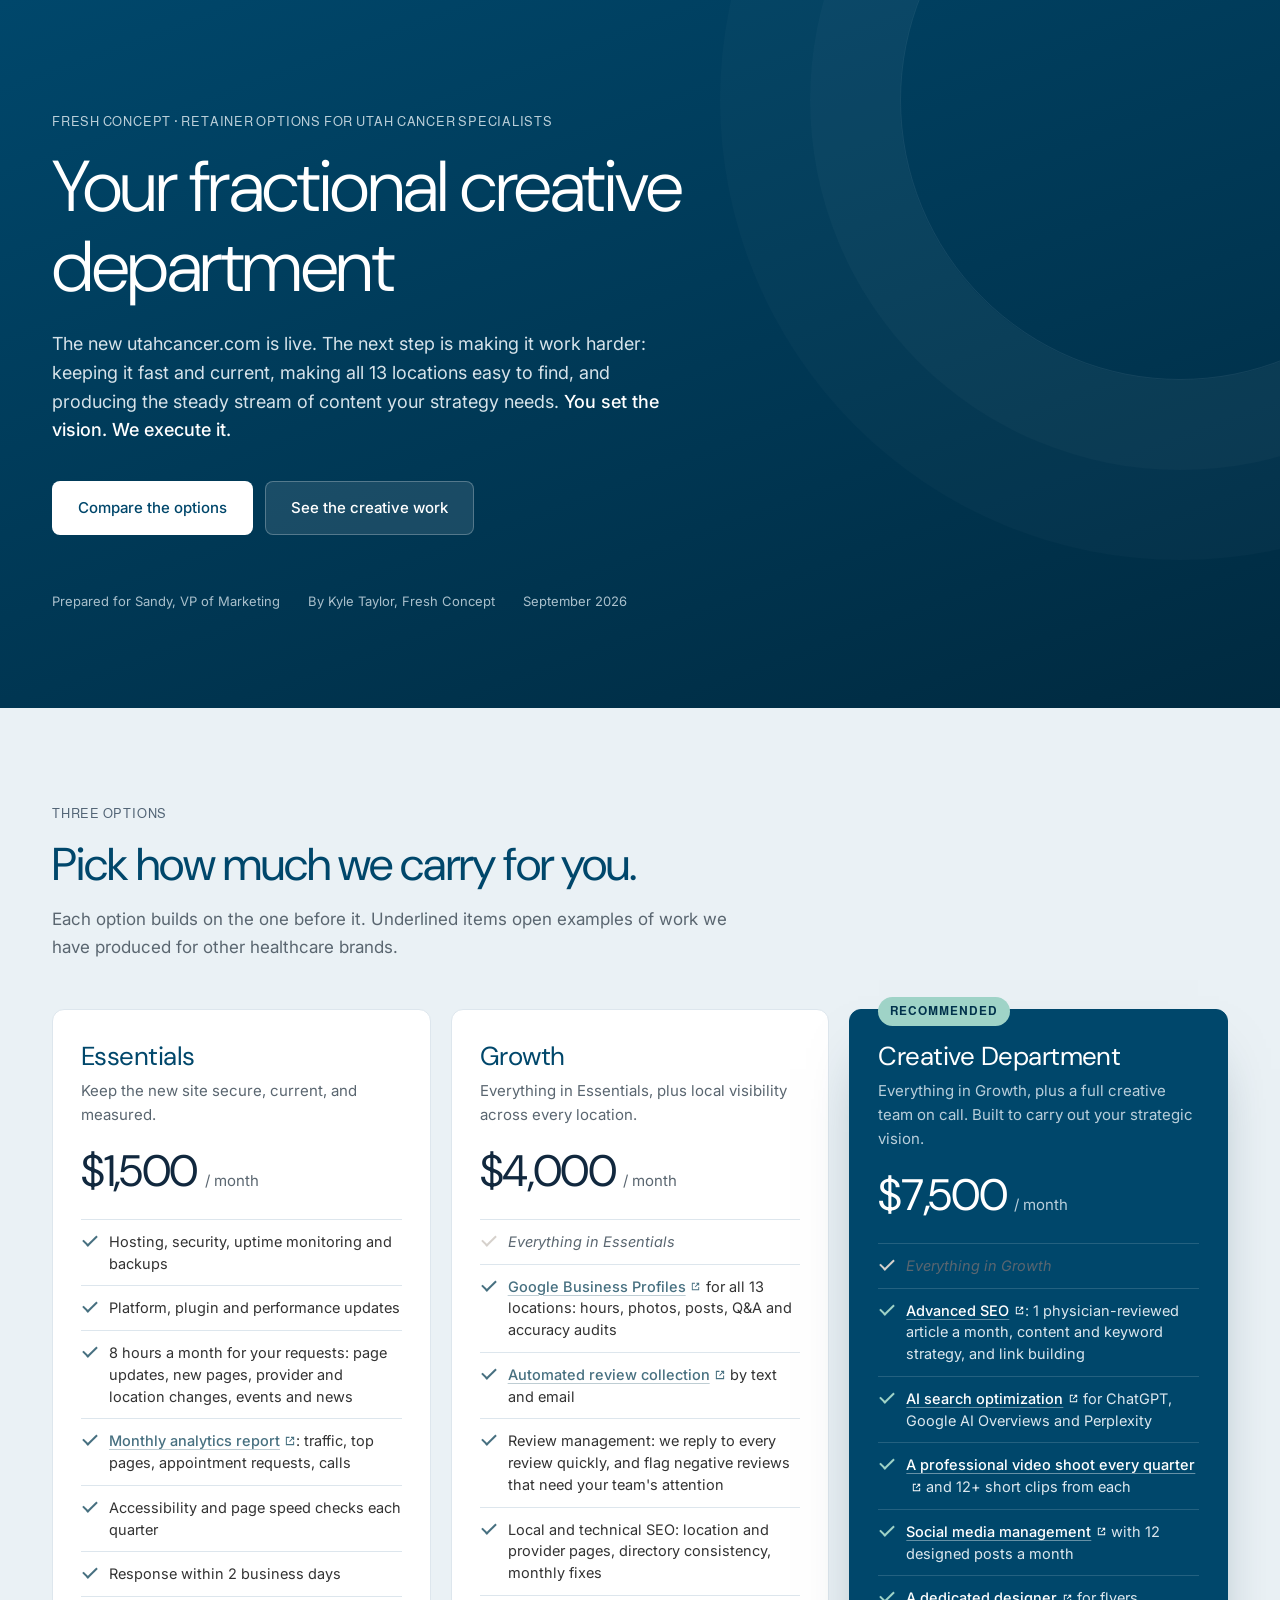
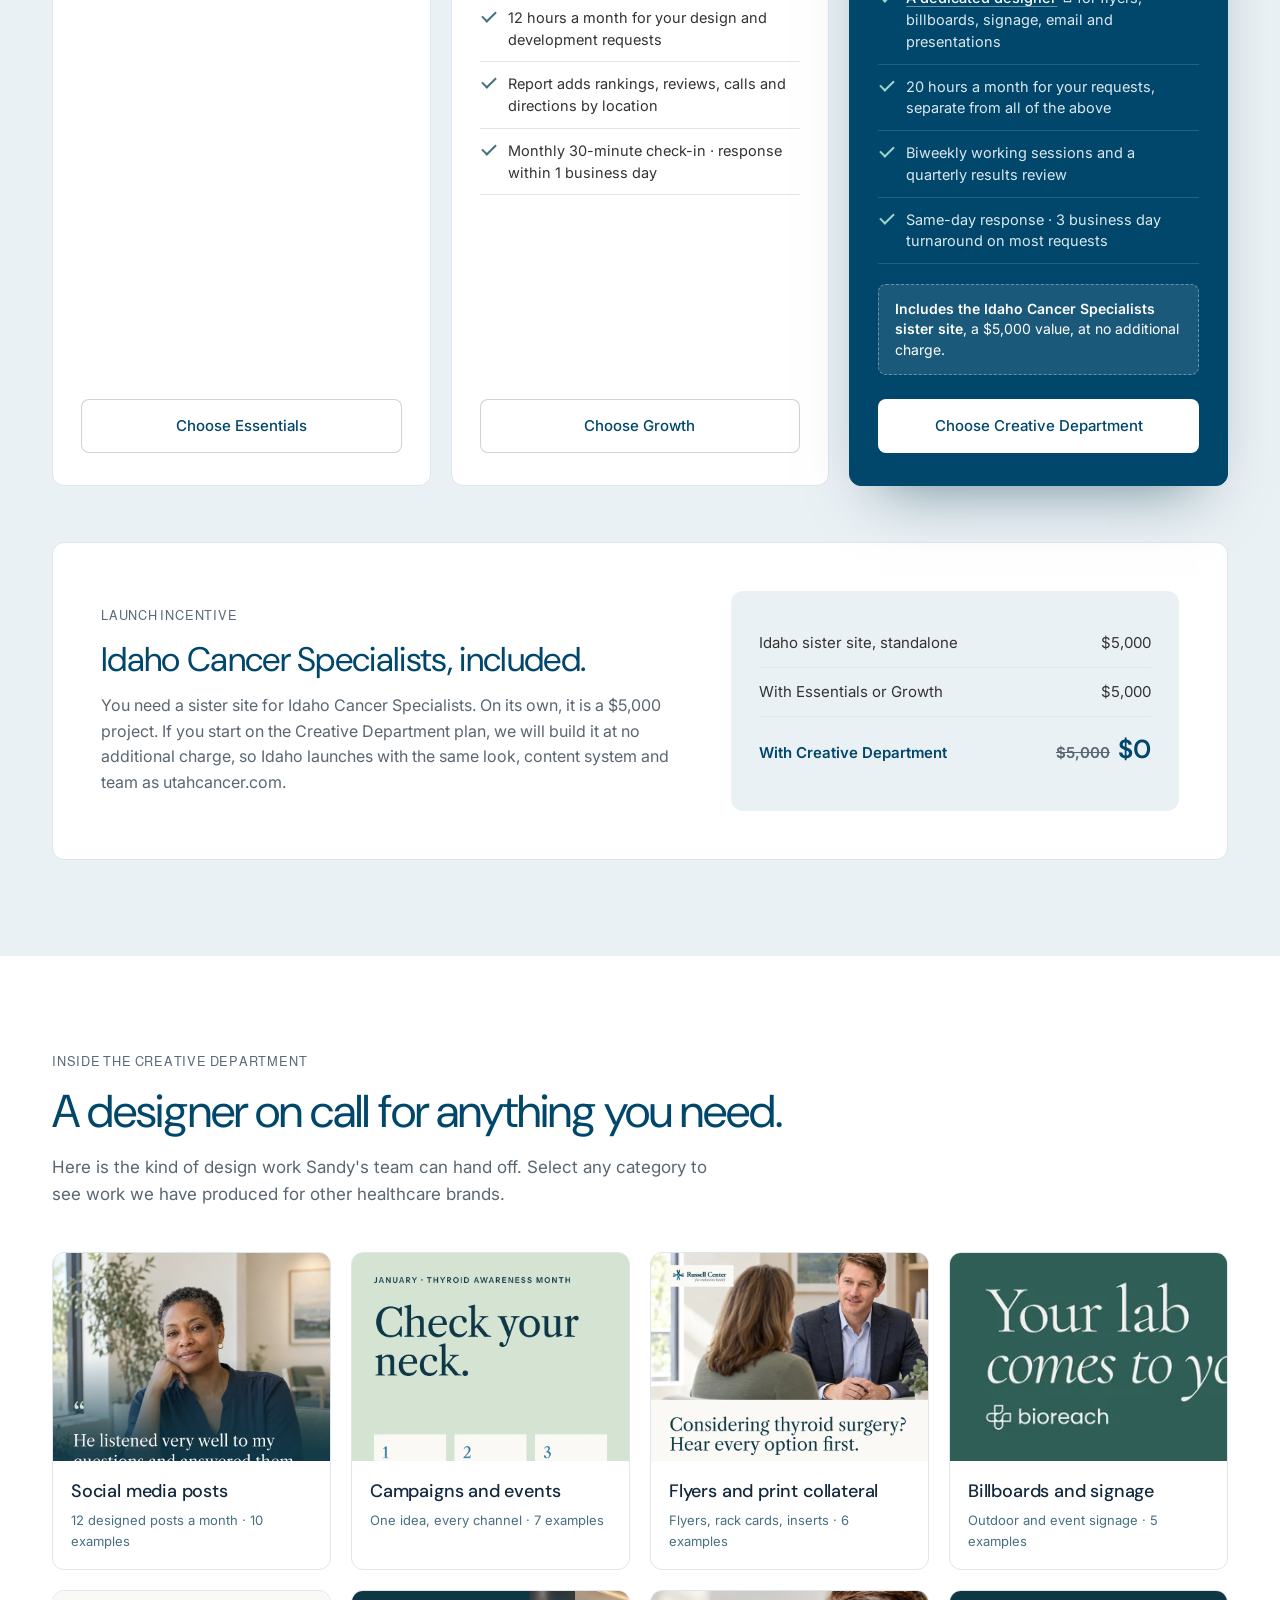
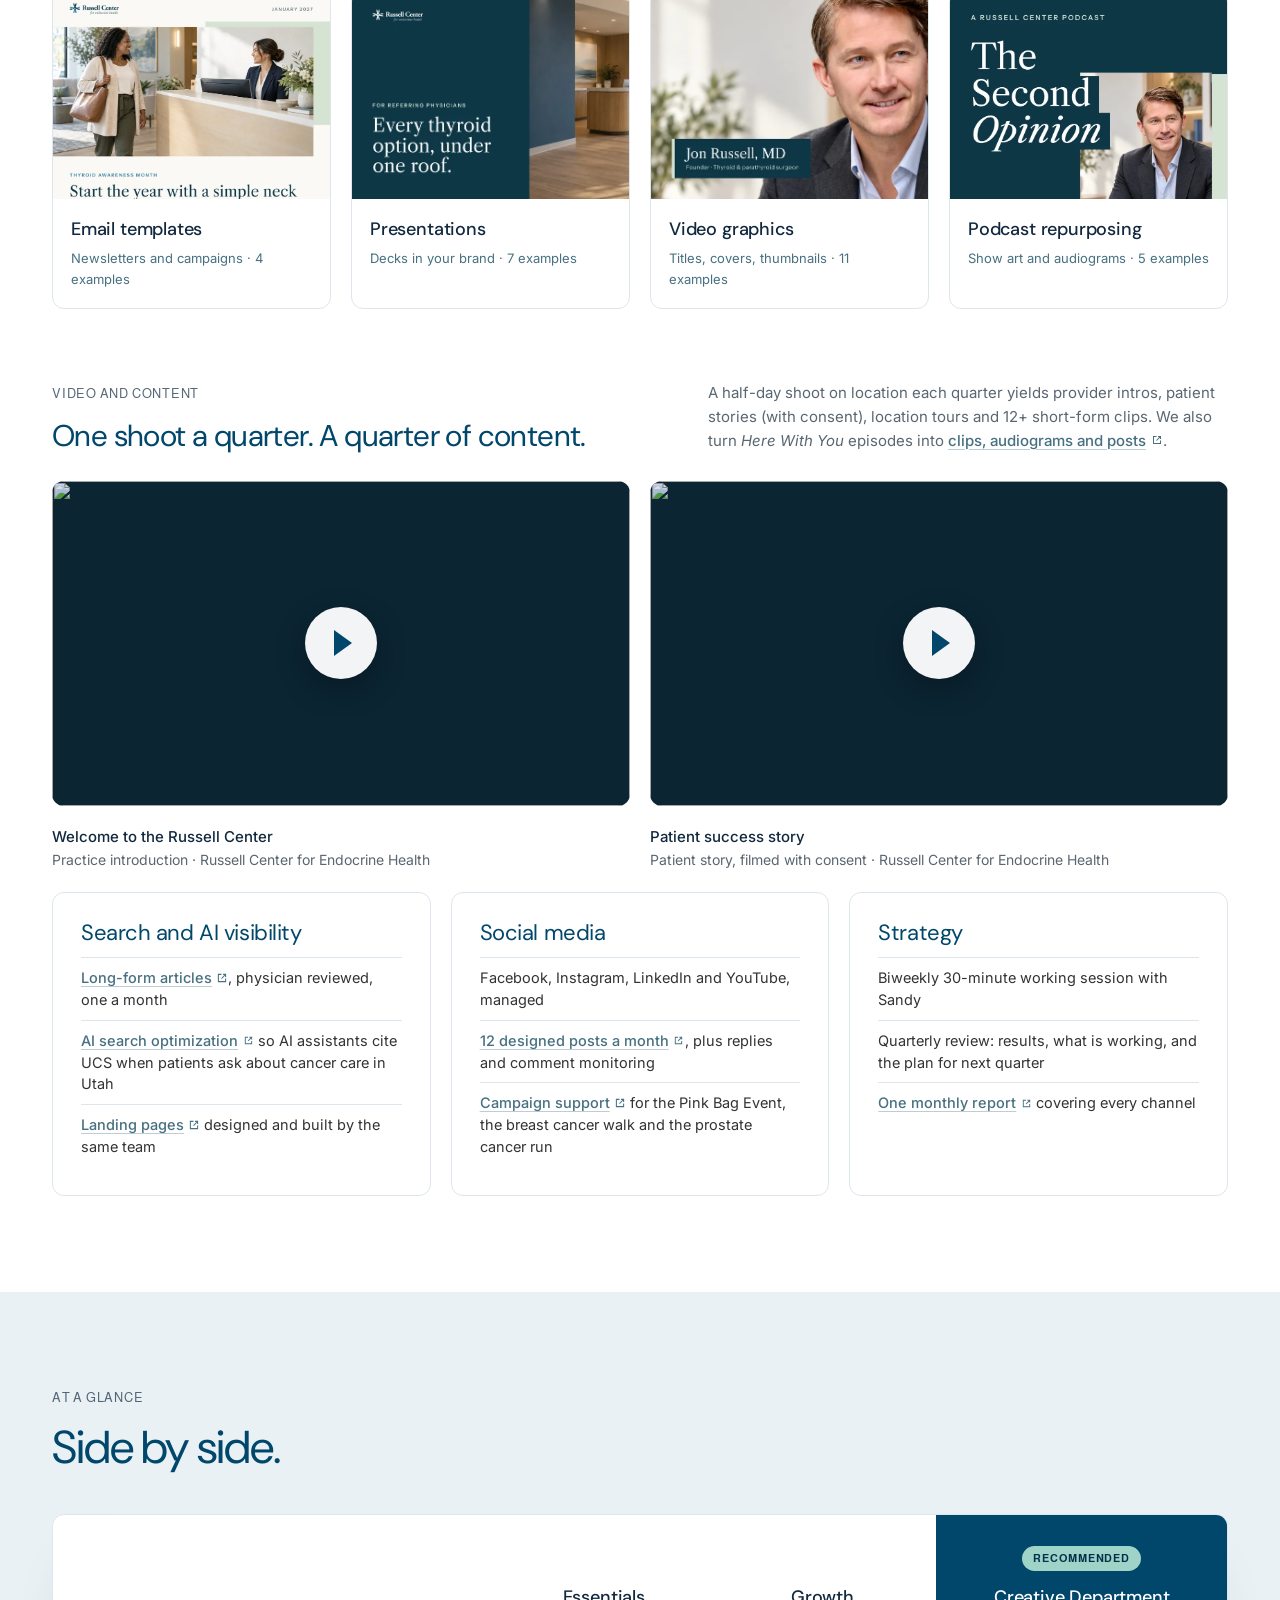
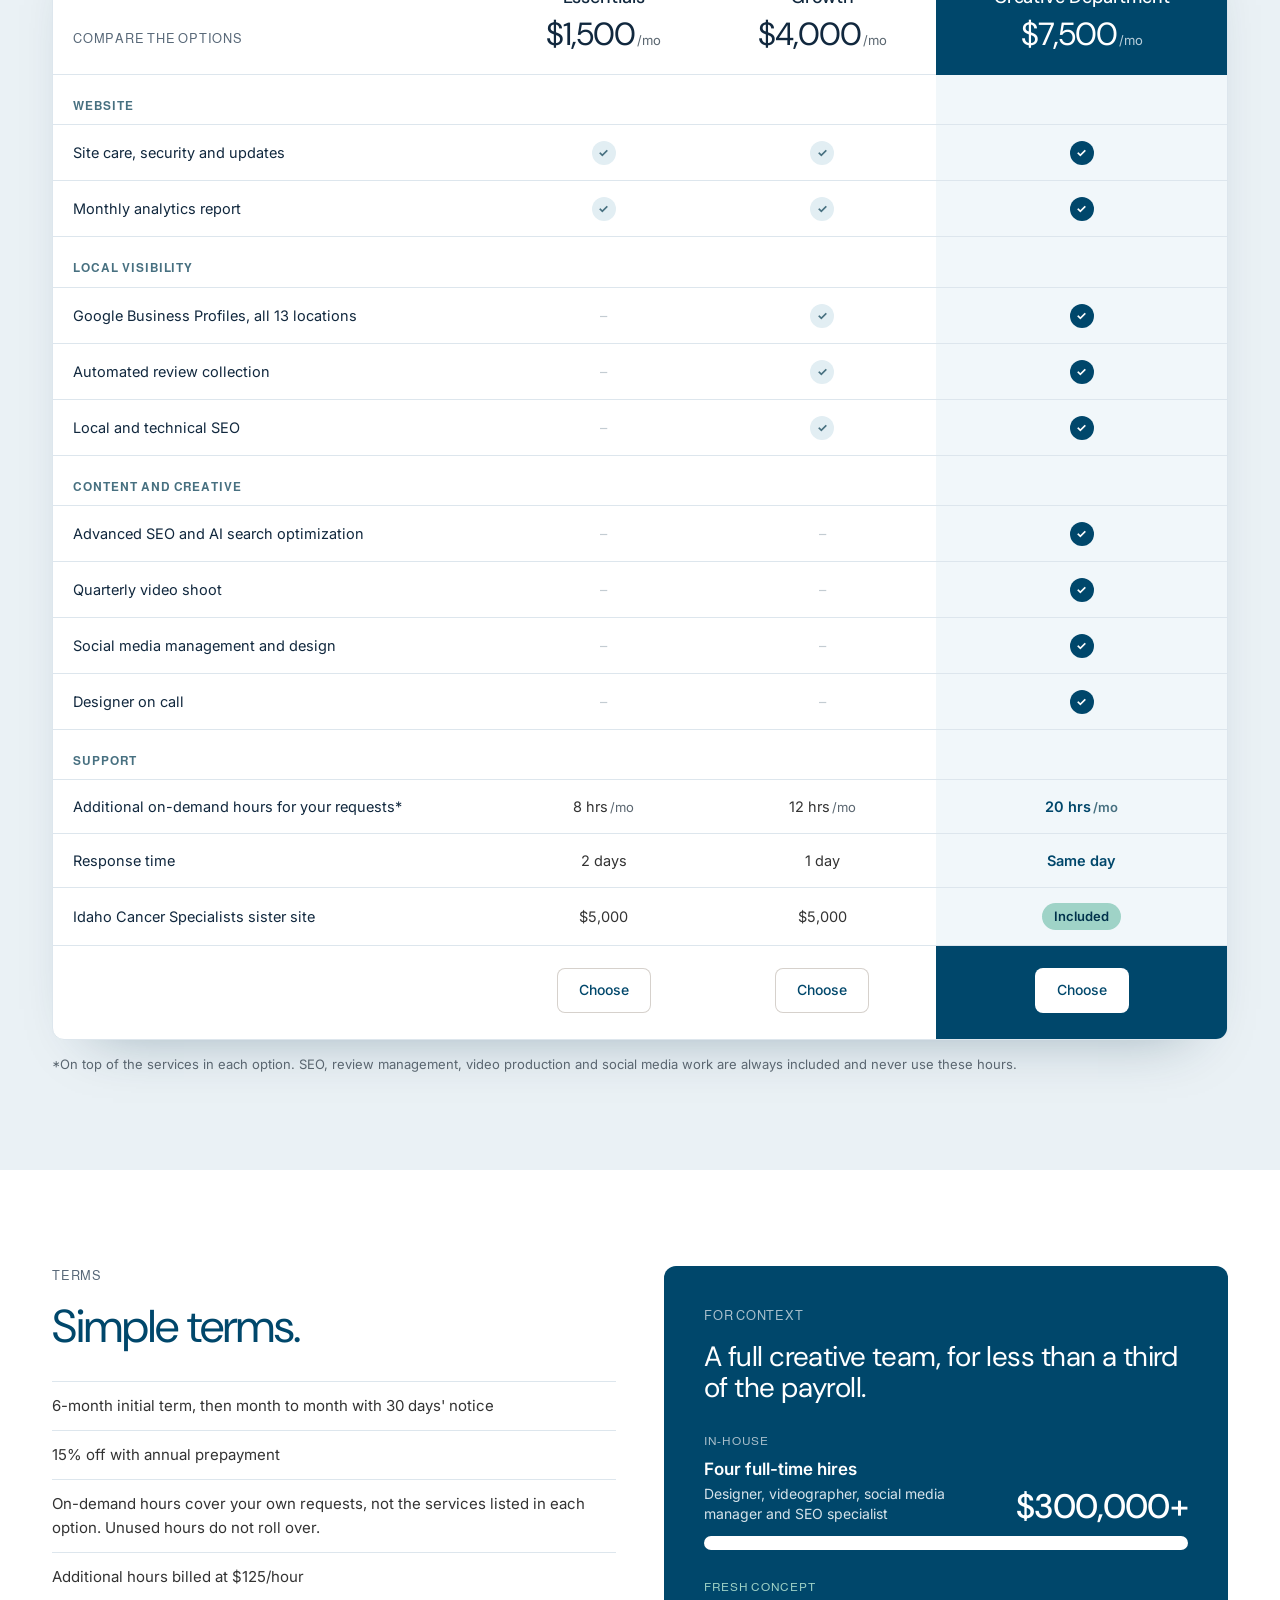
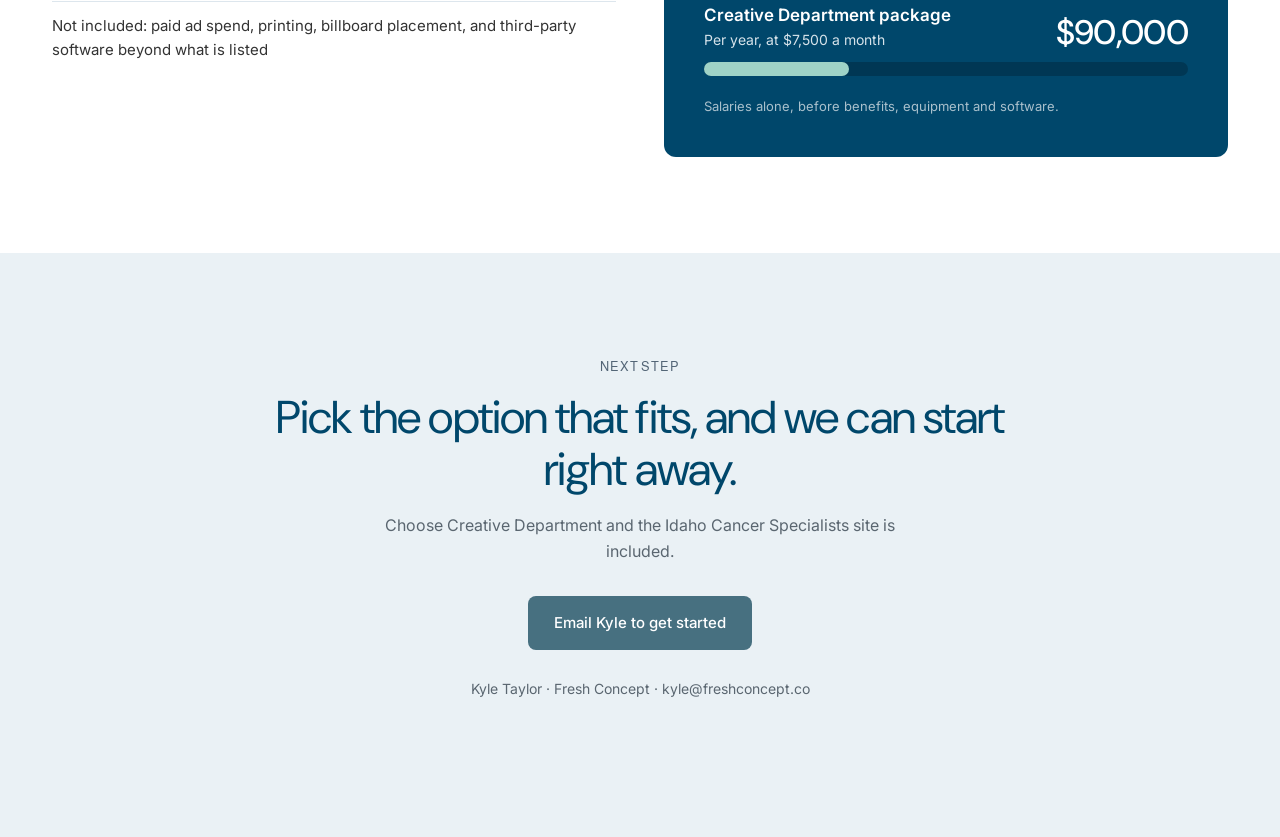
==== commit 6113105e: "Utah Cancer page: redesigned comparison table, start right away Co-Authored-By: Claude Opus 5.5 <nor" ====
--- a/utah-cancer/index.html
+++ b/utah-cancer/index.html
@@ -123,16 +123,33 @@
 .cd-vcap{margin-top:12px;font-size:14px;color:var(--muted)}
 .cd-vcap b{display:block;color:var(--ink);font-weight:500;font-size:15px}
 /* table */
-.cd-tablewrap{margin-top:40px;overflow-x:auto;border:1px solid var(--line);border-radius:var(--r);background:#fff}
-.cd-table{width:100%;min-width:680px;border-collapse:collapse;font-size:14.5px}
-.cd-table th,.cd-table td{padding:14px 18px;border-bottom:1px solid var(--line);text-align:center}
-.cd-table th:first-child,.cd-table td:first-child{text-align:left}
-.cd-table thead th{font-family:'DM Sans',sans-serif;font-weight:500;font-size:16px;color:var(--ink);background:var(--pale)}
-.cd-table thead th.cd-hl{background:var(--blue);color:#fff}
-.cd-table td.cd-hl{background:#f3f8fa;font-weight:500;color:var(--blue)}
-.cd-table tr:last-child td{border:0;font-weight:600;color:var(--ink)}
-.cd-y{color:var(--steel);font-weight:700}
-.cd-n{color:#c3ccd2}
+.cd-tablewrap{margin-top:40px;overflow-x:auto;border:1px solid var(--line);border-radius:var(--r);background:#fff;box-shadow:0 30px 60px -40px rgba(0,47,70,.4)}
+.cd-table{width:100%;min-width:720px;border-collapse:separate;border-spacing:0;font-size:14.5px}
+.cd-table th,.cd-table td{padding:15px 20px;border-bottom:1px solid var(--line);text-align:center;vertical-align:middle}
+.cd-table th:first-child,.cd-table td:first-child{text-align:left;width:38%}
+.cd-table td:first-child{color:var(--ink)}
+.cd-table thead th{vertical-align:bottom;padding:30px 20px 24px;font-weight:400;border-bottom:1px solid var(--line)}
+.cd-table thead .cd-label{margin:0}
+.cd-table thead b{display:block;font-family:'DM Sans',sans-serif;font-weight:500;font-size:18px;color:var(--ink);letter-spacing:-.01em}
+.cd-t-price{display:block;margin-top:6px;font-family:'DM Sans',sans-serif;font-size:32px;letter-spacing:-.03em;line-height:1;color:var(--ink)}
+.cd-t-price small,.cd-table td small{font-family:Inter,sans-serif;font-size:13px;letter-spacing:0;color:var(--muted);margin-left:2px}
+.cd-table thead th.cd-hl{background:var(--blue);border-bottom-color:var(--blue)}
+.cd-table thead th.cd-hl b,.cd-table thead th.cd-hl .cd-t-price{color:#fff}
+.cd-table thead th.cd-hl small{color:#b9cfdb}
+.cd-t-pill{display:inline-block;margin-bottom:12px;background:#9fd3c7;color:#00324c;font-family:Almarai,sans-serif;font-size:11px;font-weight:700;letter-spacing:.08em;text-transform:uppercase;padding:4px 11px;border-radius:99px}
+.cd-table .cd-t-group th{padding:22px 20px 8px;font-family:Almarai,sans-serif;font-size:12px;font-weight:700;letter-spacing:.08em;text-transform:uppercase;color:var(--steel);text-align:left}
+.cd-table .cd-t-group td.cd-hl{padding:0}
+.cd-table td.cd-hl{background:#f1f7fa;font-weight:600;color:var(--blue)}
+.cd-table td.cd-hl small{color:var(--steel)}
+.cd-table tbody tr:not(.cd-t-group):hover td{background:#f8fbfc}
+.cd-table tbody tr:not(.cd-t-group):hover td.cd-hl{background:#e7f1f6}
+.cd-ck{display:inline-flex;align-items:center;justify-content:center;width:24px;height:24px;border-radius:50%;background:#e2eef3;color:var(--steel);font-size:12px;font-weight:700;line-height:1}
+.cd-hl .cd-ck{background:var(--blue);color:#fff}
+.cd-no{color:#c3ccd2}
+.cd-t-inc{display:inline-block;background:#9fd3c7;color:#00324c;font-size:13px;font-weight:600;padding:3px 12px;border-radius:99px}
+.cd-table tfoot td{border:0;padding:22px 20px 26px}
+.cd-table tfoot td.cd-hl{background:var(--blue)}
+.cd-table tfoot .cd-btn{padding:11px 22px;font-size:14px}
 .cd-note{margin-top:14px;font-size:13px;color:var(--muted)}
 /* terms */
 .cd-terms{display:grid;grid-template-columns:1fr 1fr;gap:48px;align-items:start}
@@ -178,7 +195,7 @@
 .cd-prev{left:14px}.cd-next{right:14px}
 body.cd-lock{overflow:hidden}
 @media (max-width:1000px){.cd-plans{grid-template-columns:1fr;max-width:560px;margin-left:auto;margin-right:auto}.cd-plan--feat{order:-1}.cd-plan .cd-tag{min-height:0}.cd-cats{grid-template-columns:repeat(2,minmax(0,1fr))}.cd-cols,.cd-idaho,.cd-terms{grid-template-columns:1fr}}
-@media (max-width:640px){.cd-wrap{padding:0 16px}.cd-sec{padding:64px 0}.cd-hero{padding:80px 0 64px}.cd-idaho{padding:28px 22px;gap:28px}.cd-videos{grid-template-columns:1fr}.cd-cats{gap:12px}.cd-cat span{padding:12px 12px 14px}.cd-cat b{font-size:16px}.cd-modal{padding:12px}.cd-dialog{padding:28px 18px}.cd-dialog h3{font-size:26px}.cd-grid{grid-template-columns:repeat(2,minmax(0,1fr));gap:12px}.cd-item figure{padding:10px}.cd-viewer{padding:56px 12px 20px}.cd-nav{top:auto;bottom:18px}.cd-value{padding:28px 22px}.cd-bar p{flex-direction:column;align-items:flex-start;gap:10px}.cd-bar strong{font-size:32px}}
+@media (max-width:640px){.cd-wrap{padding:0 16px}.cd-sec{padding:64px 0}.cd-hero{padding:80px 0 64px}.cd-idaho{padding:28px 22px;gap:28px}.cd-videos{grid-template-columns:1fr}.cd-cats{gap:12px}.cd-cat span{padding:12px 12px 14px}.cd-cat b{font-size:16px}.cd-modal{padding:12px}.cd-dialog{padding:28px 18px}.cd-dialog h3{font-size:26px}.cd-grid{grid-template-columns:repeat(2,minmax(0,1fr));gap:12px}.cd-item figure{padding:10px}.cd-viewer{padding:56px 12px 20px}.cd-nav{top:auto;bottom:18px}.cd-value{padding:28px 22px}.cd-bar p{flex-direction:column;align-items:flex-start;gap:10px}.cd-bar strong{font-size:32px}.cd-table{min-width:560px;font-size:13.5px}.cd-table th,.cd-table td{padding:12px 10px}.cd-table th:first-child,.cd-table td:first-child{width:132px;position:sticky;left:0;z-index:1;background:#fff;box-shadow:1px 0 0 var(--line)}.cd-table .cd-t-group th{position:static;box-shadow:none;padding:18px 0 6px 12px;letter-spacing:.05em}.cd-table thead th{padding:22px 10px 18px}.cd-table thead .cd-label{display:none}.cd-table thead b{font-size:15px}.cd-t-price{font-size:24px}.cd-table tfoot .cd-btn{padding:9px 14px}.cd-table .cd-t-group th span{position:sticky;left:12px}}
 </style>
 
 <div id="fc-cd">
@@ -320,22 +337,36 @@
       <h2 class="cd-h2">Side by side.</h2>
       <div class="cd-tablewrap">
         <table class="cd-table">
-          <thead><tr><th></th><th>Essentials</th><th>Growth</th><th class="cd-hl">Creative Department</th></tr></thead>
+          <thead><tr>
+            <th><span class="cd-label">Compare the options</span></th>
+            <th><b>Essentials</b><span class="cd-t-price">$1,500<small>/mo</small></span></th>
+            <th><b>Growth</b><span class="cd-t-price">$4,000<small>/mo</small></span></th>
+            <th class="cd-hl"><span class="cd-t-pill">Recommended</span><b>Creative Department</b><span class="cd-t-price">$7,500<small>/mo</small></span></th>
+          </tr></thead>
           <tbody>
-            <tr><td>Site care, security, updates</td><td class="cd-y">✓</td><td class="cd-y">✓</td><td class="cd-hl cd-y">✓</td></tr>
-            <tr><td>Monthly analytics report</td><td class="cd-y">✓</td><td class="cd-y">✓</td><td class="cd-hl cd-y">✓</td></tr>
-            <tr><td>Google Business Profiles (13 locations)</td><td class="cd-n">–</td><td class="cd-y">✓</td><td class="cd-hl cd-y">✓</td></tr>
-            <tr><td>Automated review collection</td><td class="cd-n">–</td><td class="cd-y">✓</td><td class="cd-hl cd-y">✓</td></tr>
-            <tr><td>Local and technical SEO</td><td class="cd-n">–</td><td class="cd-y">✓</td><td class="cd-hl cd-y">✓</td></tr>
-            <tr><td>Advanced SEO and AI search optimization</td><td class="cd-n">–</td><td class="cd-n">–</td><td class="cd-hl cd-y">✓</td></tr>
-            <tr><td>Quarterly video shoot</td><td class="cd-n">–</td><td class="cd-n">–</td><td class="cd-hl cd-y">✓</td></tr>
-            <tr><td>Social media management and design</td><td class="cd-n">–</td><td class="cd-n">–</td><td class="cd-hl cd-y">✓</td></tr>
-            <tr><td>Designer on call</td><td class="cd-n">–</td><td class="cd-n">–</td><td class="cd-hl cd-y">✓</td></tr>
-            <tr><td>Idaho Cancer Specialists sister site</td><td>$5,000</td><td>$5,000</td><td class="cd-hl">Included</td></tr>
-            <tr><td>On-demand hours for your requests*</td><td>8</td><td>12</td><td class="cd-hl">20</td></tr>
+            <tr class="cd-t-group"><th colspan="3"><span>Website</span></th><td class="cd-hl"></td></tr>
+            <tr><td>Site care, security and updates</td><td><span class="cd-ck" aria-label="Included">✓</span></td><td><span class="cd-ck" aria-label="Included">✓</span></td><td class="cd-hl"><span class="cd-ck" aria-label="Included">✓</span></td></tr>
+            <tr><td>Monthly analytics report</td><td><span class="cd-ck" aria-label="Included">✓</span></td><td><span class="cd-ck" aria-label="Included">✓</span></td><td class="cd-hl"><span class="cd-ck" aria-label="Included">✓</span></td></tr>
+            <tr class="cd-t-group"><th colspan="3"><span>Local visibility</span></th><td class="cd-hl"></td></tr>
+            <tr><td>Google Business Profiles, all 13 locations</td><td><span class="cd-no" aria-label="Not included">–</span></td><td><span class="cd-ck" aria-label="Included">✓</span></td><td class="cd-hl"><span class="cd-ck" aria-label="Included">✓</span></td></tr>
+            <tr><td>Automated review collection</td><td><span class="cd-no" aria-label="Not included">–</span></td><td><span class="cd-ck" aria-label="Included">✓</span></td><td class="cd-hl"><span class="cd-ck" aria-label="Included">✓</span></td></tr>
+            <tr><td>Local and technical SEO</td><td><span class="cd-no" aria-label="Not included">–</span></td><td><span class="cd-ck" aria-label="Included">✓</span></td><td class="cd-hl"><span class="cd-ck" aria-label="Included">✓</span></td></tr>
+            <tr class="cd-t-group"><th colspan="3"><span>Content and creative</span></th><td class="cd-hl"></td></tr>
+            <tr><td>Advanced SEO and AI search optimization</td><td><span class="cd-no" aria-label="Not included">–</span></td><td><span class="cd-no" aria-label="Not included">–</span></td><td class="cd-hl"><span class="cd-ck" aria-label="Included">✓</span></td></tr>
+            <tr><td>Quarterly video shoot</td><td><span class="cd-no" aria-label="Not included">–</span></td><td><span class="cd-no" aria-label="Not included">–</span></td><td class="cd-hl"><span class="cd-ck" aria-label="Included">✓</span></td></tr>
+            <tr><td>Social media management and design</td><td><span class="cd-no" aria-label="Not included">–</span></td><td><span class="cd-no" aria-label="Not included">–</span></td><td class="cd-hl"><span class="cd-ck" aria-label="Included">✓</span></td></tr>
+            <tr><td>Designer on call</td><td><span class="cd-no" aria-label="Not included">–</span></td><td><span class="cd-no" aria-label="Not included">–</span></td><td class="cd-hl"><span class="cd-ck" aria-label="Included">✓</span></td></tr>
+            <tr class="cd-t-group"><th colspan="3"><span>Support</span></th><td class="cd-hl"></td></tr>
+            <tr><td>Additional on-demand hours for your requests*</td><td>8 hrs<small>/mo</small></td><td>12 hrs<small>/mo</small></td><td class="cd-hl">20 hrs<small>/mo</small></td></tr>
             <tr><td>Response time</td><td>2 days</td><td>1 day</td><td class="cd-hl">Same day</td></tr>
-            <tr><td>Monthly investment</td><td>$1,500</td><td>$4,000</td><td class="cd-hl">$7,500</td></tr>
+            <tr><td>Idaho Cancer Specialists sister site</td><td>$5,000</td><td>$5,000</td><td class="cd-hl"><span class="cd-t-inc">Included</span></td></tr>
           </tbody>
+          <tfoot><tr>
+            <td></td>
+            <td><a class="cd-btn cd-btn--ghost" href="mailto:kyle@freshconcept.co?subject=Utah%20Cancer%20Specialists%20%E2%80%94%20Essentials">Choose</a></td>
+            <td><a class="cd-btn cd-btn--ghost" href="mailto:kyle@freshconcept.co?subject=Utah%20Cancer%20Specialists%20%E2%80%94%20Growth">Choose</a></td>
+            <td class="cd-hl"><a class="cd-btn cd-btn--white" href="mailto:kyle@freshconcept.co?subject=Utah%20Cancer%20Specialists%20%E2%80%94%20Creative%20Department">Choose</a></td>
+          </tr></tfoot>
         </table>
       </div>
       <p class="cd-note">*On top of the services in each option. SEO, review management, video production and social media work are always included and never use these hours.</p>
@@ -369,7 +400,7 @@
   <section class="cd-sec--pale cd-cta">
     <div class="cd-wrap">
       <span class="cd-label">Next step</span>
-      <h2 class="cd-h2">Pick the option that fits, and we can start within two weeks.</h2>
+      <h2 class="cd-h2">Pick the option that fits, and we can start right away.</h2>
       <p>Choose Creative Department and the Idaho Cancer Specialists site is included.</p>
       <a class="cd-btn cd-btn--primary" href="mailto:kyle@freshconcept.co?subject=Utah%20Cancer%20Specialists%20retainer">Email Kyle to get started</a>
       <p class="cd-sig">Kyle Taylor · Fresh Concept · kyle@freshconcept.co</p>
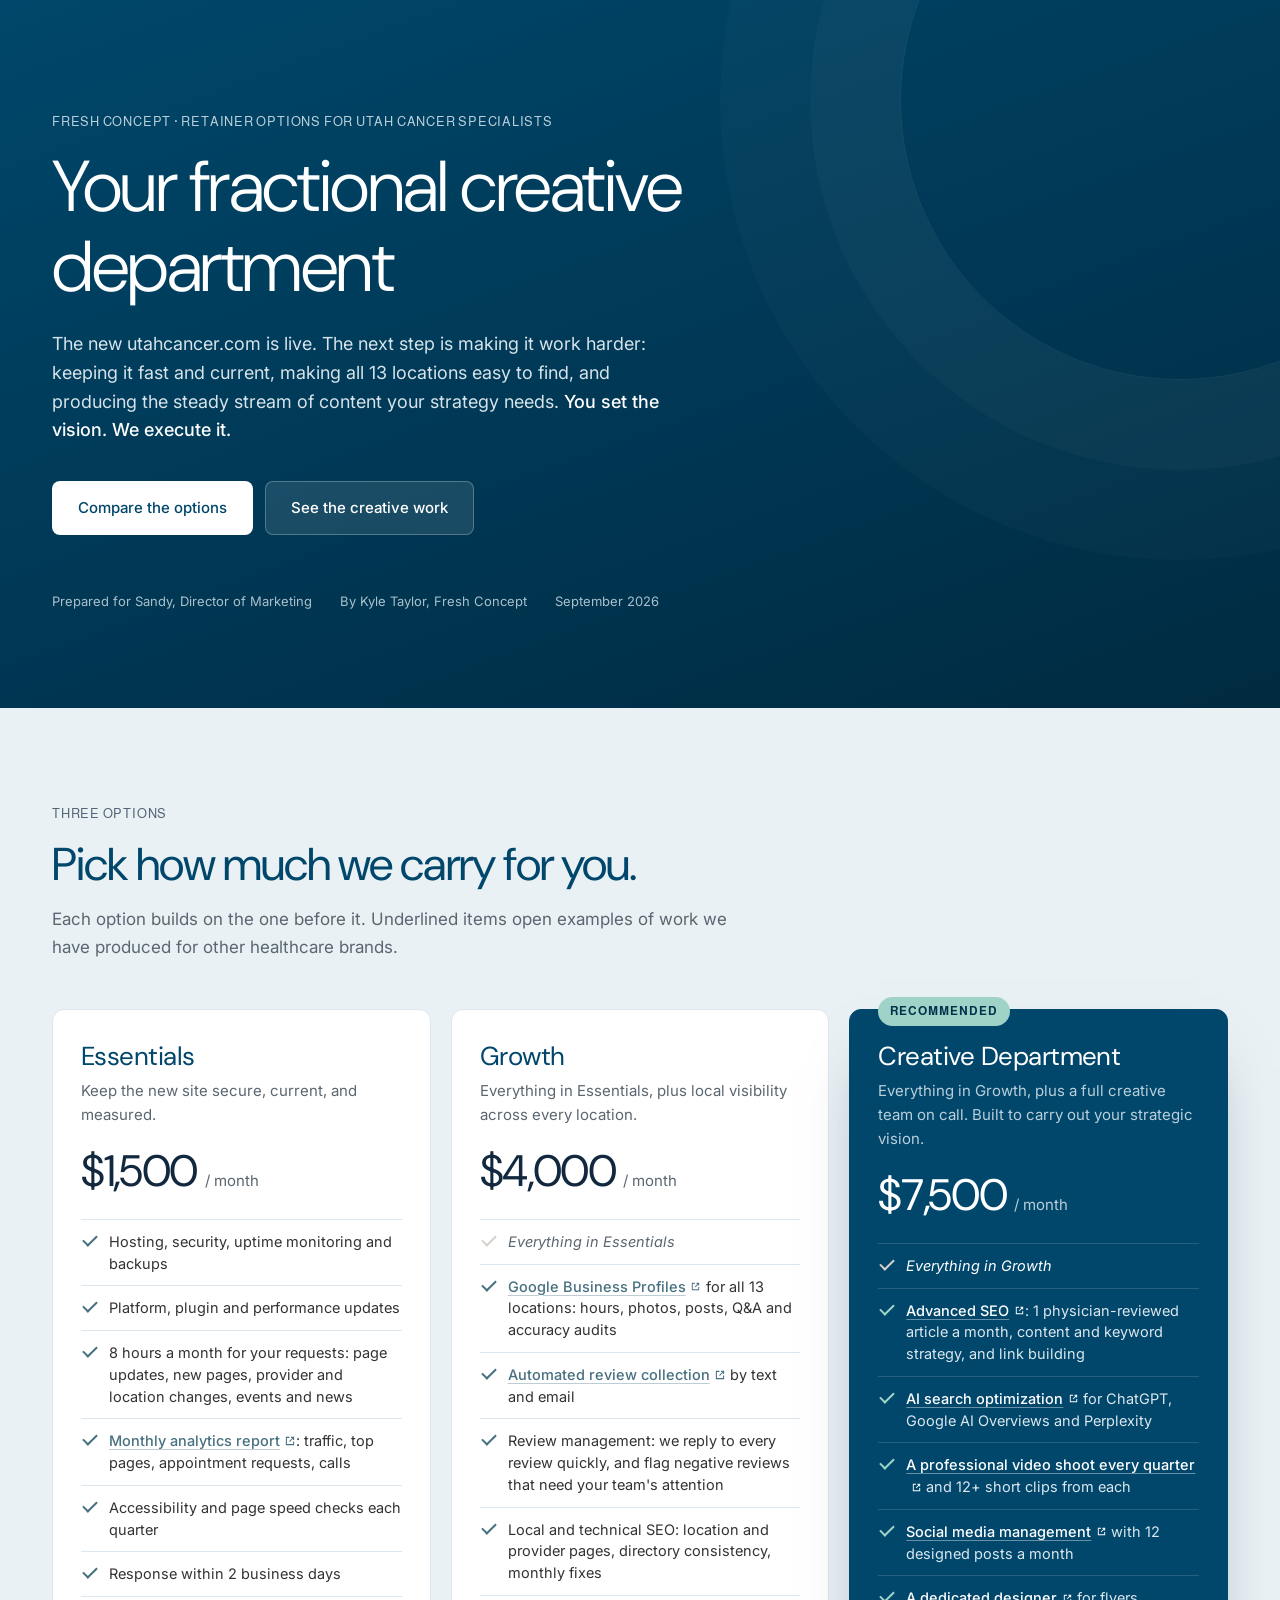
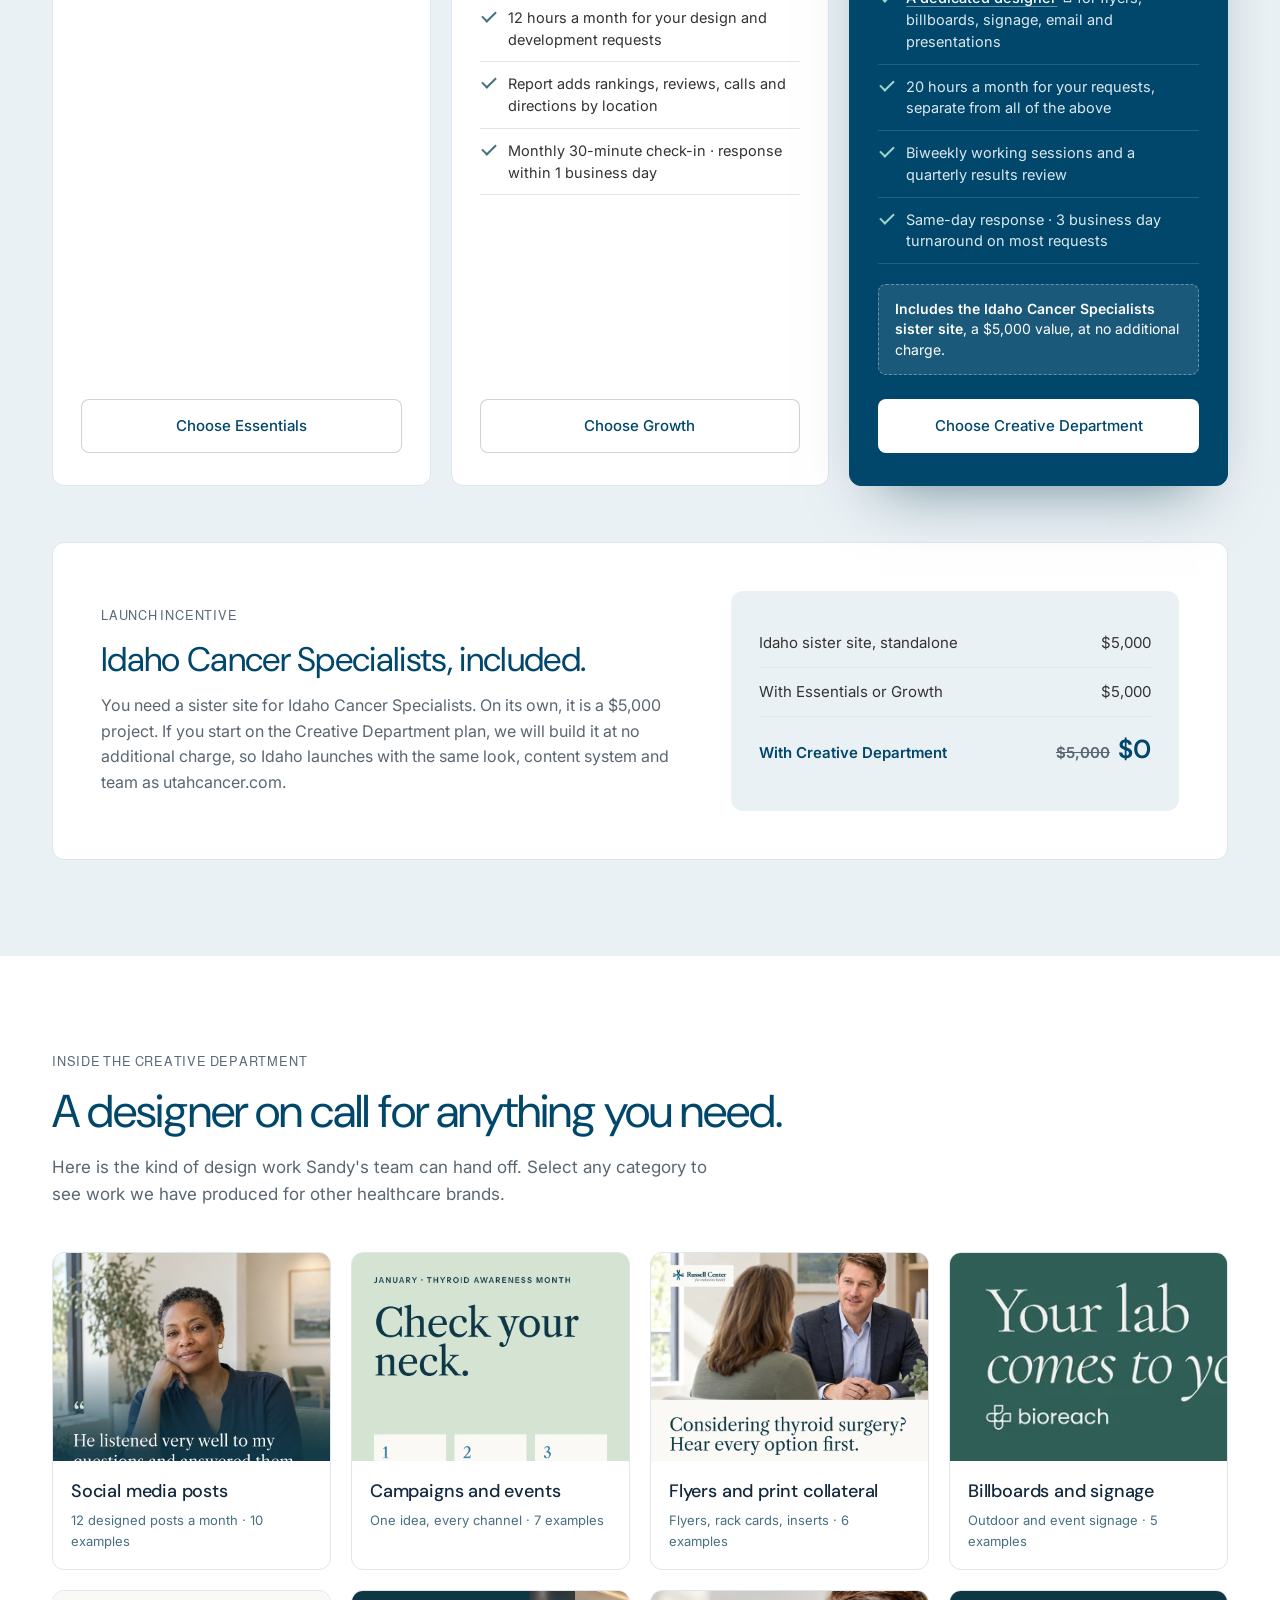
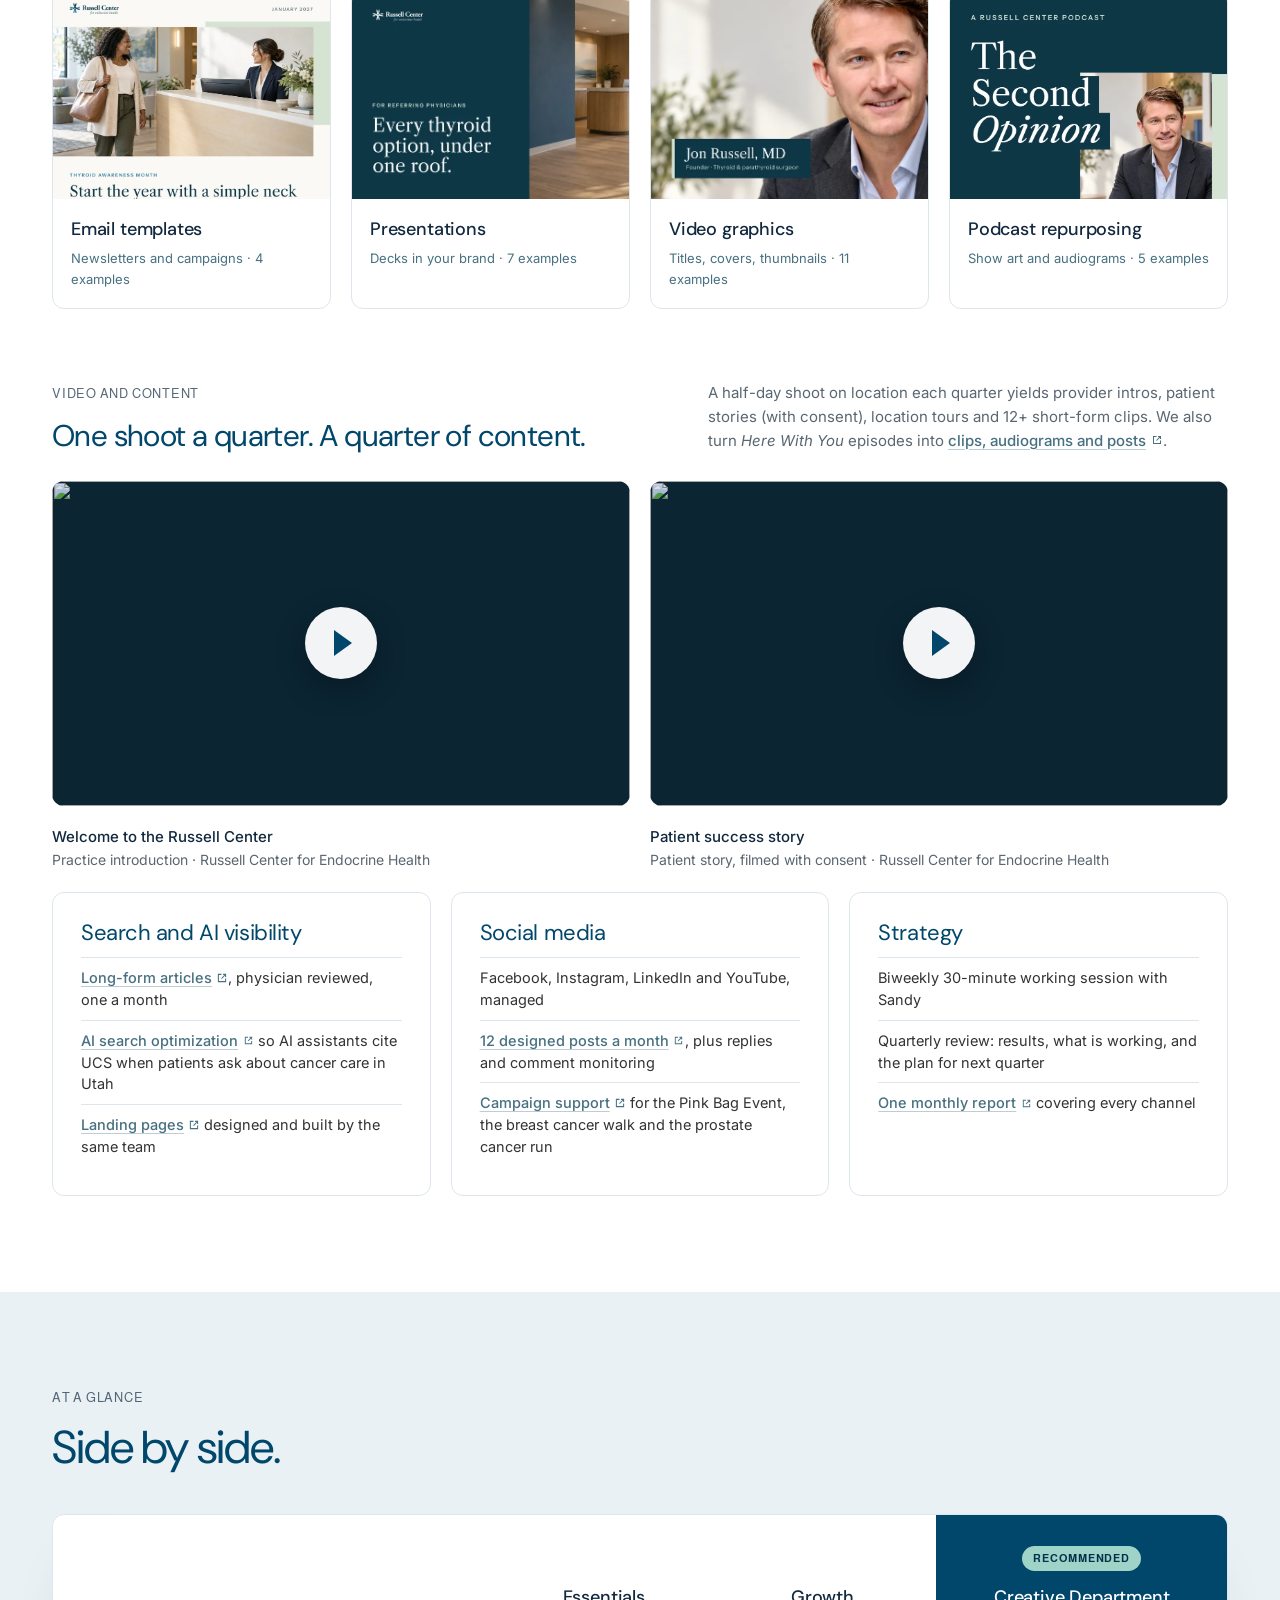
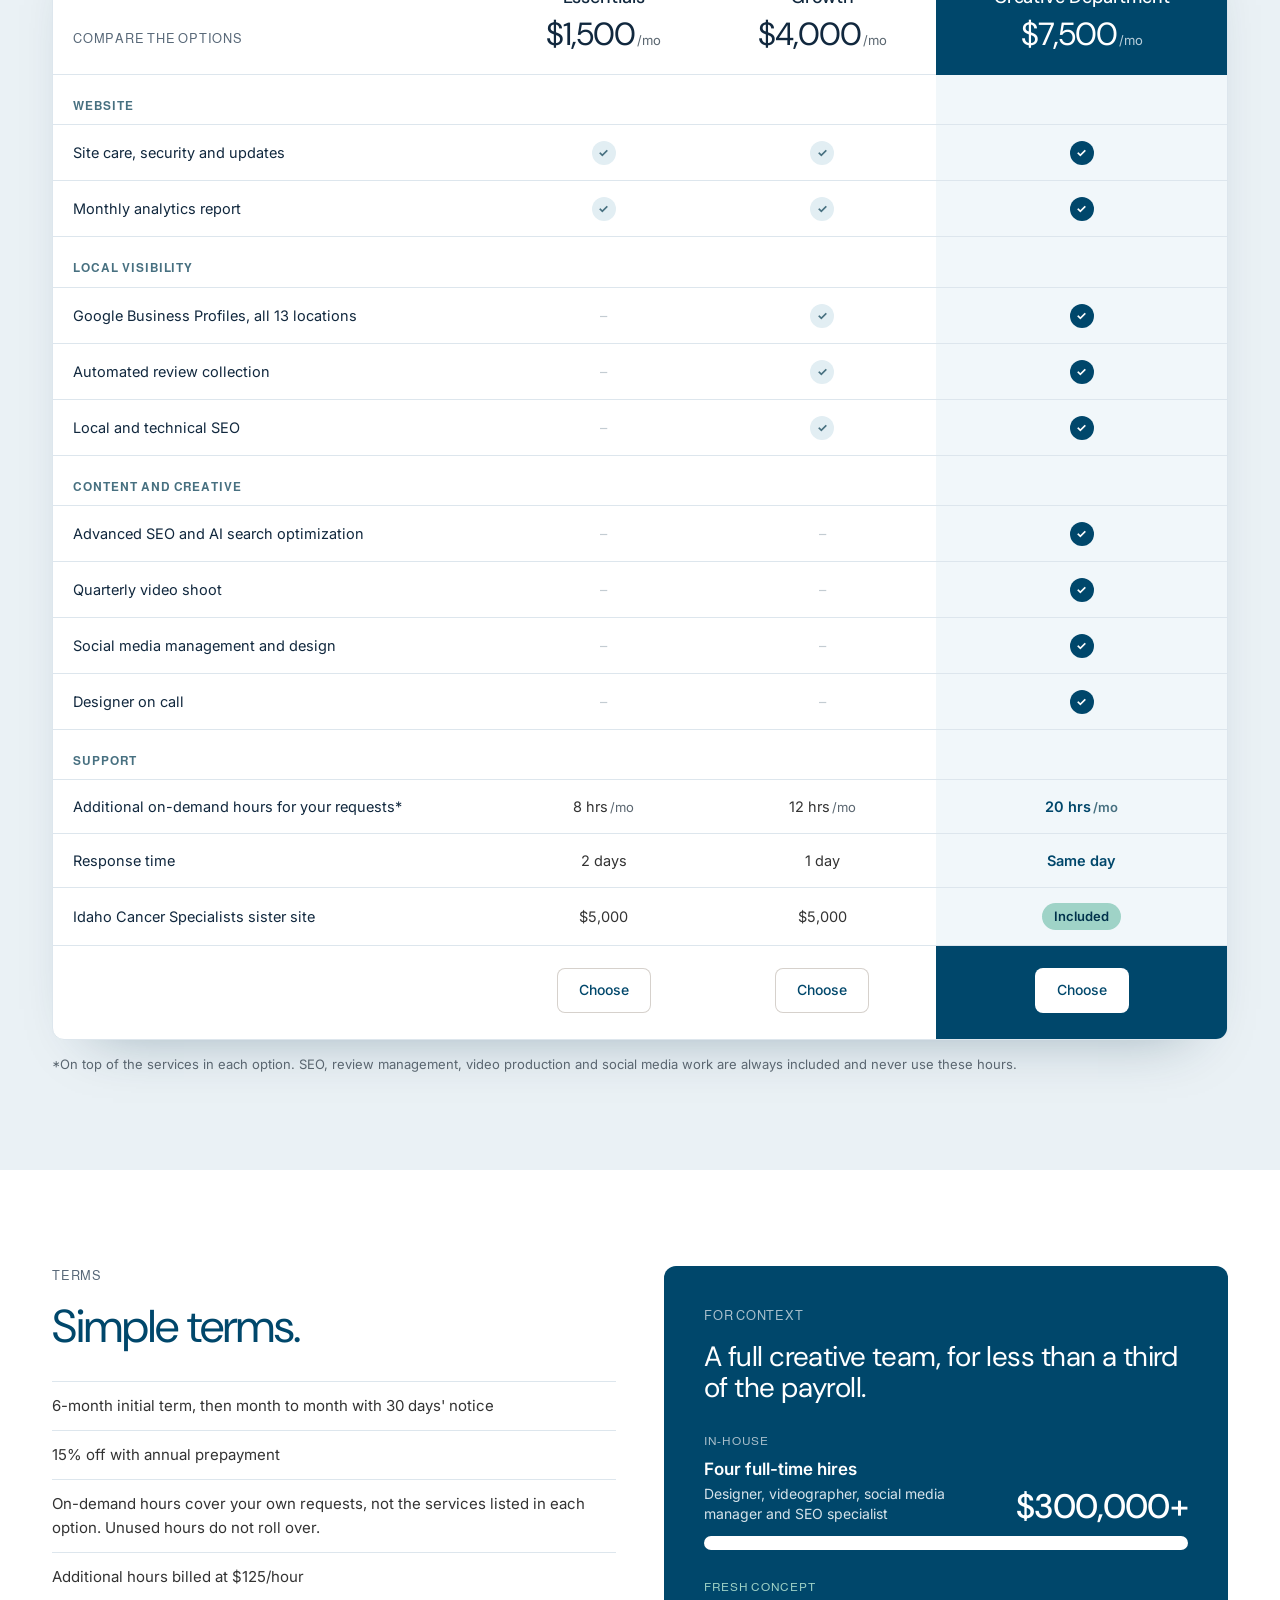
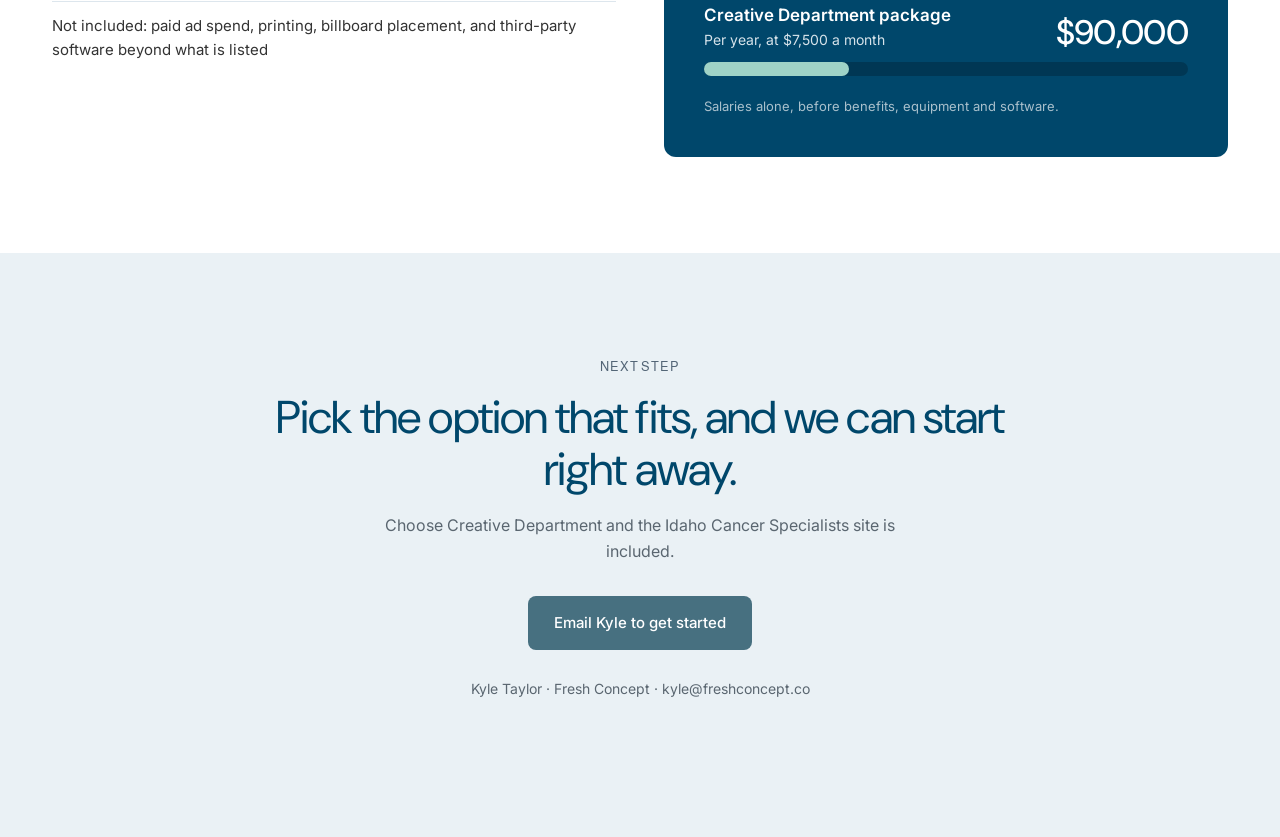
==== commit c21d54b1: "Utah Cancer page: Sandy's title, white inherit line on featured plan Co-Authored-By: Claude Opus 5.5" ====
--- a/utah-cancer/index.html
+++ b/utah-cancer/index.html
@@ -77,6 +77,7 @@
 .cd-plan li::before{content:"";position:absolute;left:2px;top:15px;width:14px;height:8px;border-left:2px solid var(--steel);border-bottom:2px solid var(--steel);transform:rotate(-45deg)}
 .cd-plan li.cd-inherit{color:var(--muted);font-style:italic}
 .cd-plan li.cd-inherit::before{border-color:var(--sand)}
+.cd-plan--feat li.cd-inherit{color:#fff}
 .cd-plan .cd-btn{justify-content:center}
 .cd-plan--feat{background:var(--blue);border-color:var(--blue);color:#dbe7ee;position:relative;box-shadow:0 30px 60px -30px rgba(0,47,70,.55)}
 #fc-cd .cd-plan--feat h3,.cd-plan--feat .cd-price{color:#fff}
@@ -208,7 +209,7 @@
         <a class="cd-btn cd-btn--white" href="#cd-plans">Compare the options</a>
         <a class="cd-btn cd-btn--ghost" href="#cd-work">See the creative work</a>
       </div>
-      <div class="cd-meta"><span>Prepared for Sandy, VP of Marketing</span><span>By Kyle Taylor, Fresh Concept</span><span>September 2026</span></div>
+      <div class="cd-meta"><span>Prepared for Sandy, Director of Marketing</span><span>By Kyle Taylor, Fresh Concept</span><span>September 2026</span></div>
     </div>
   </header>
 
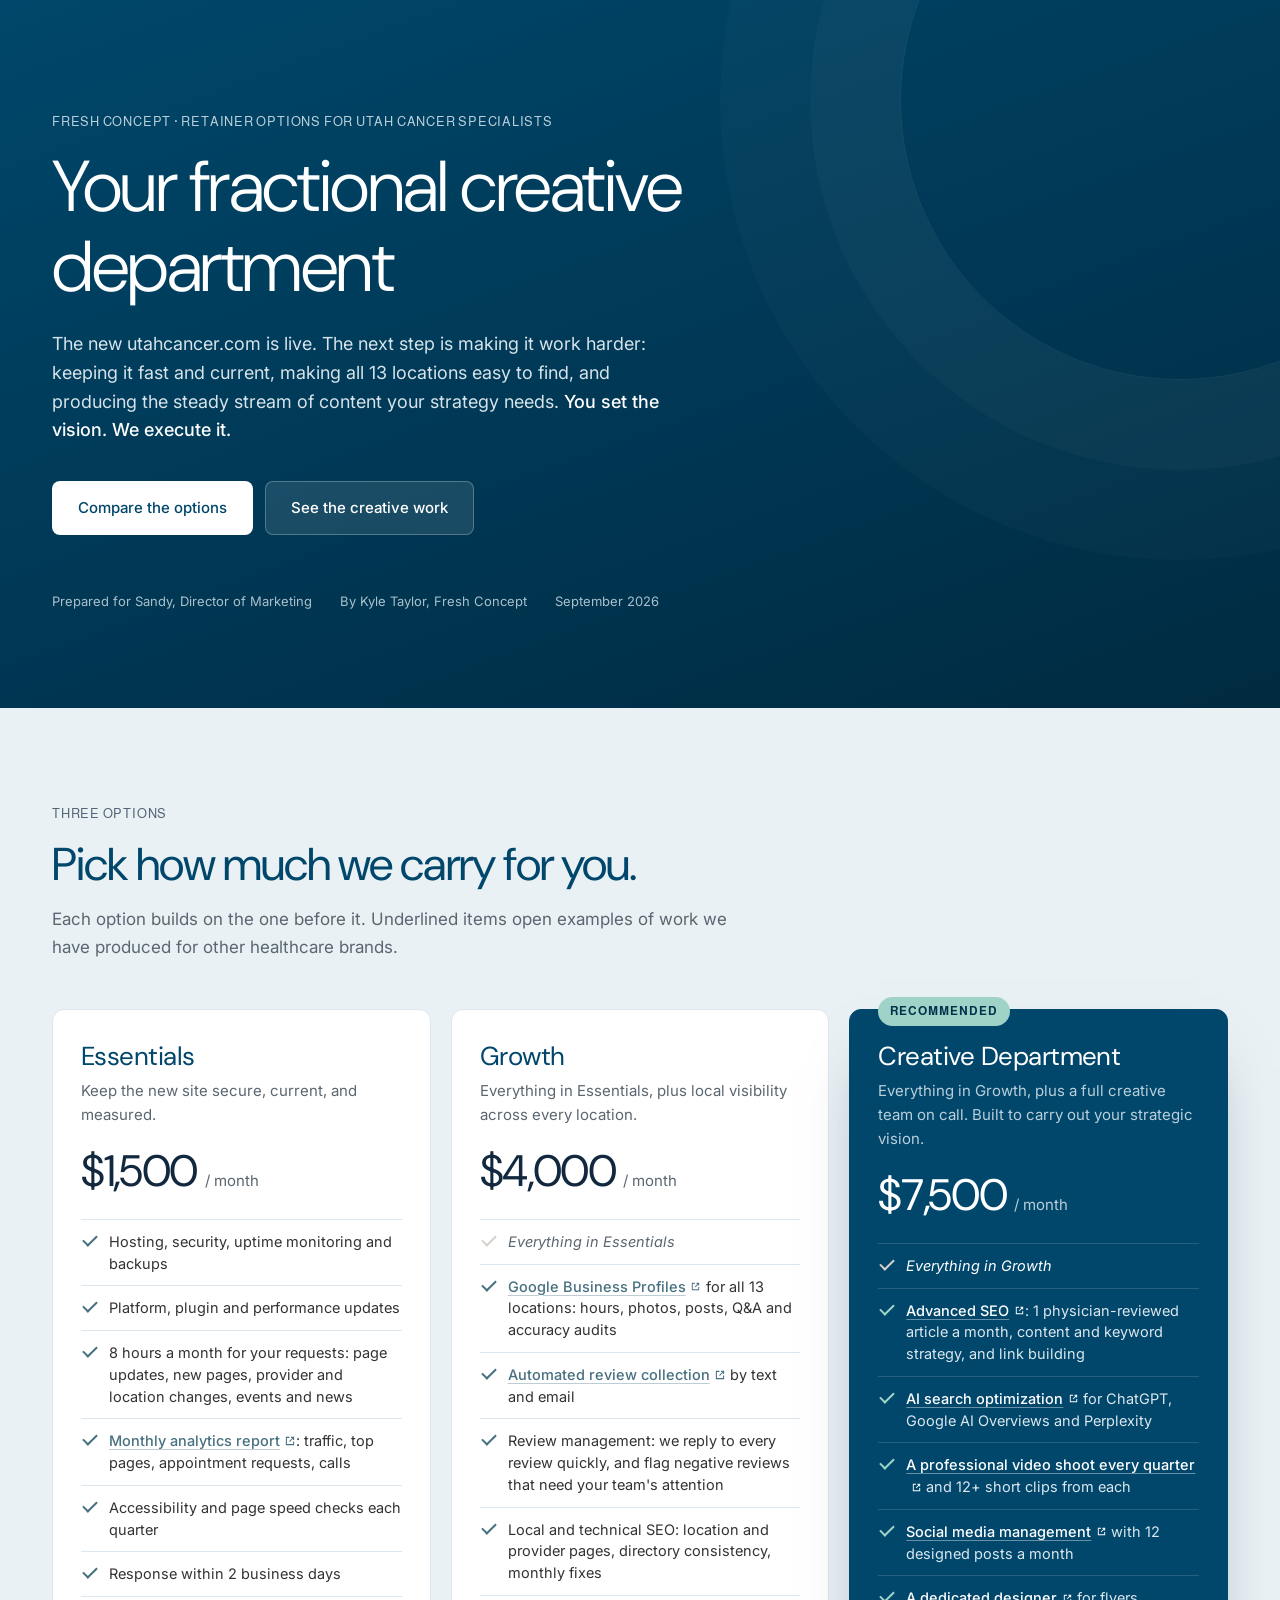
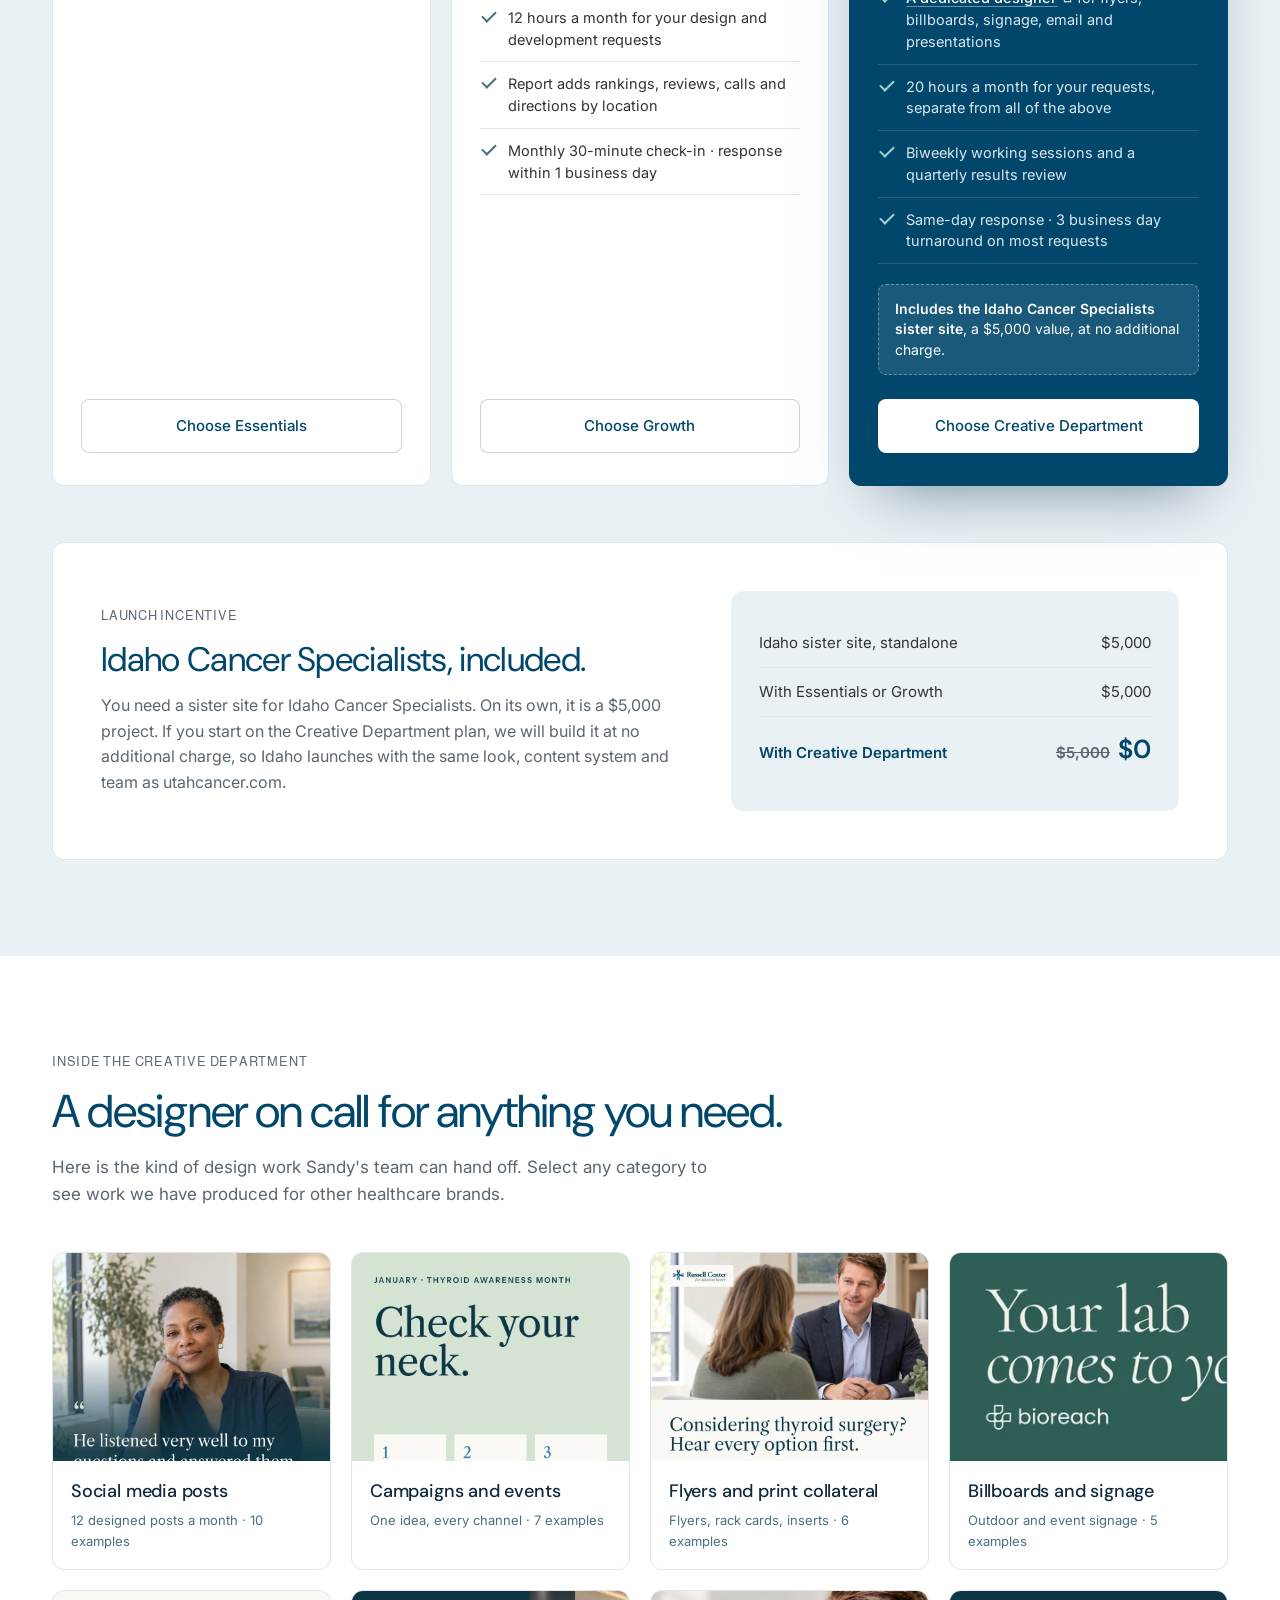
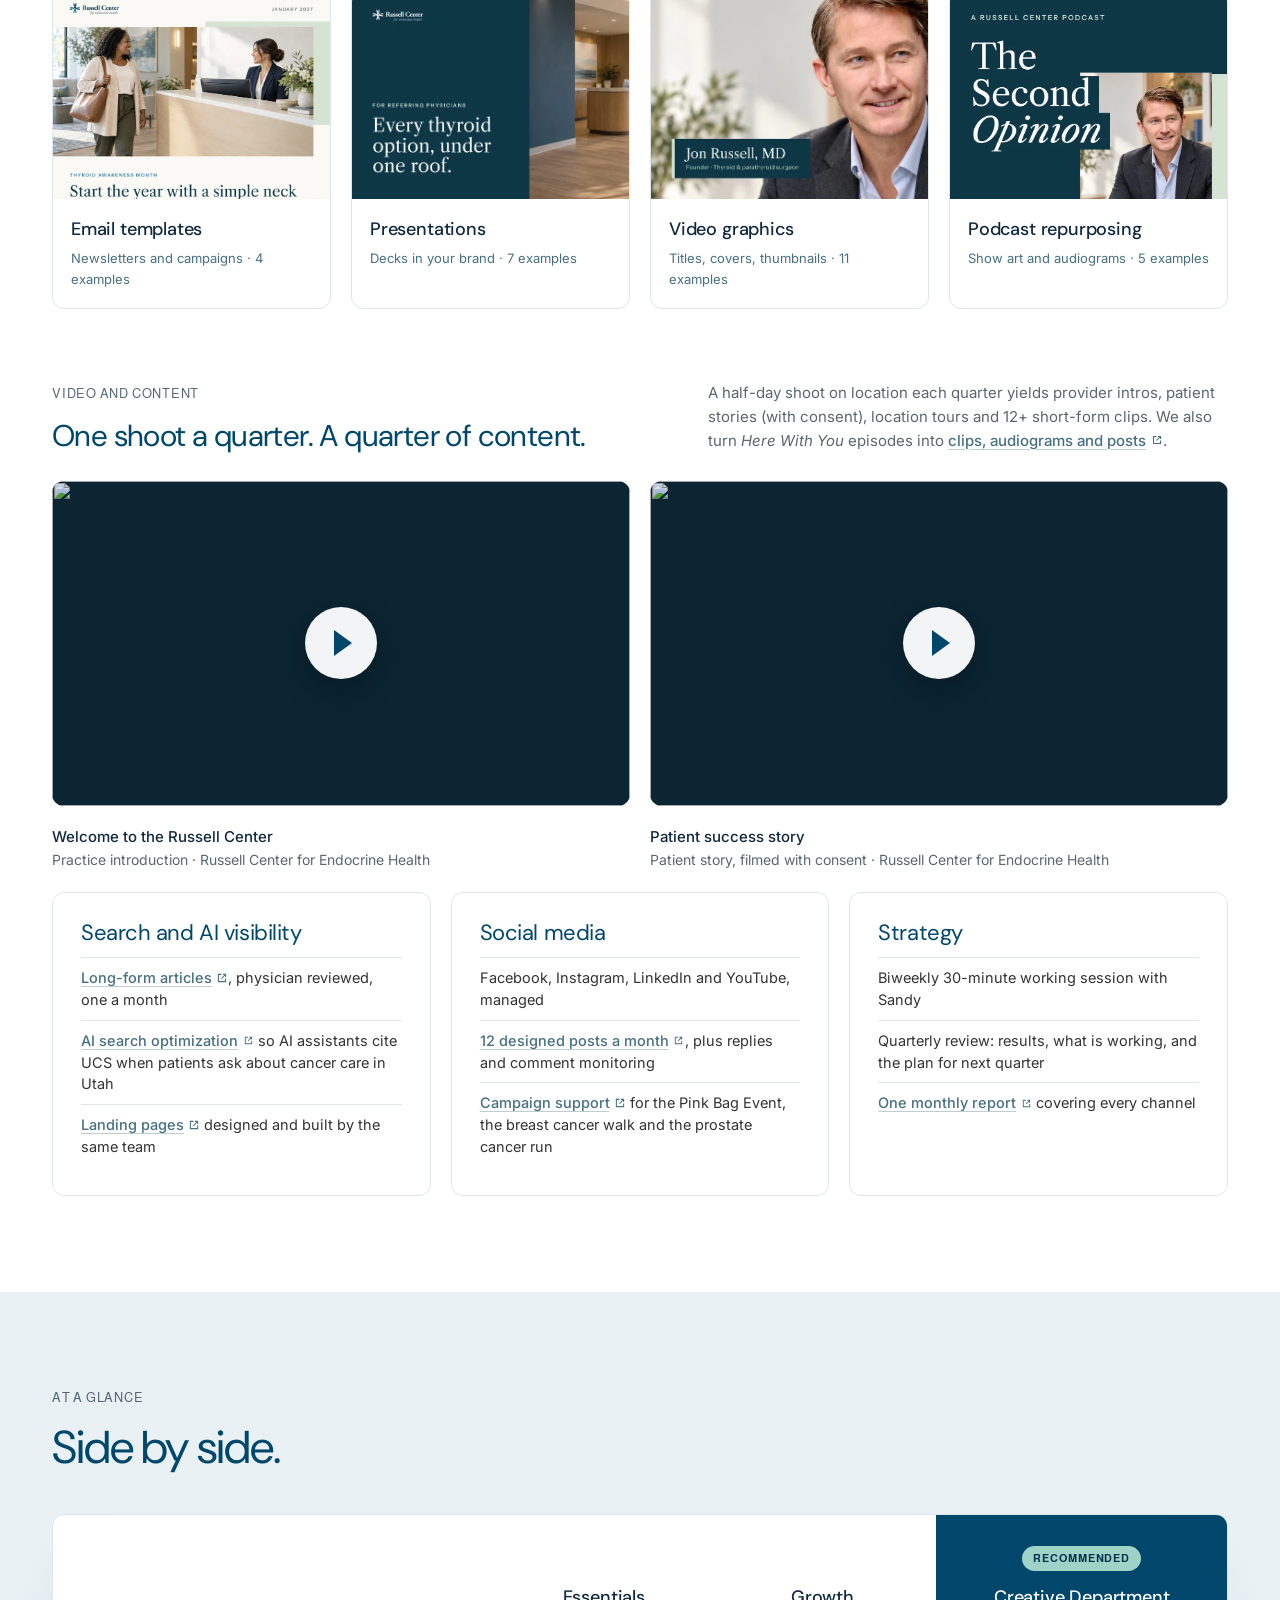
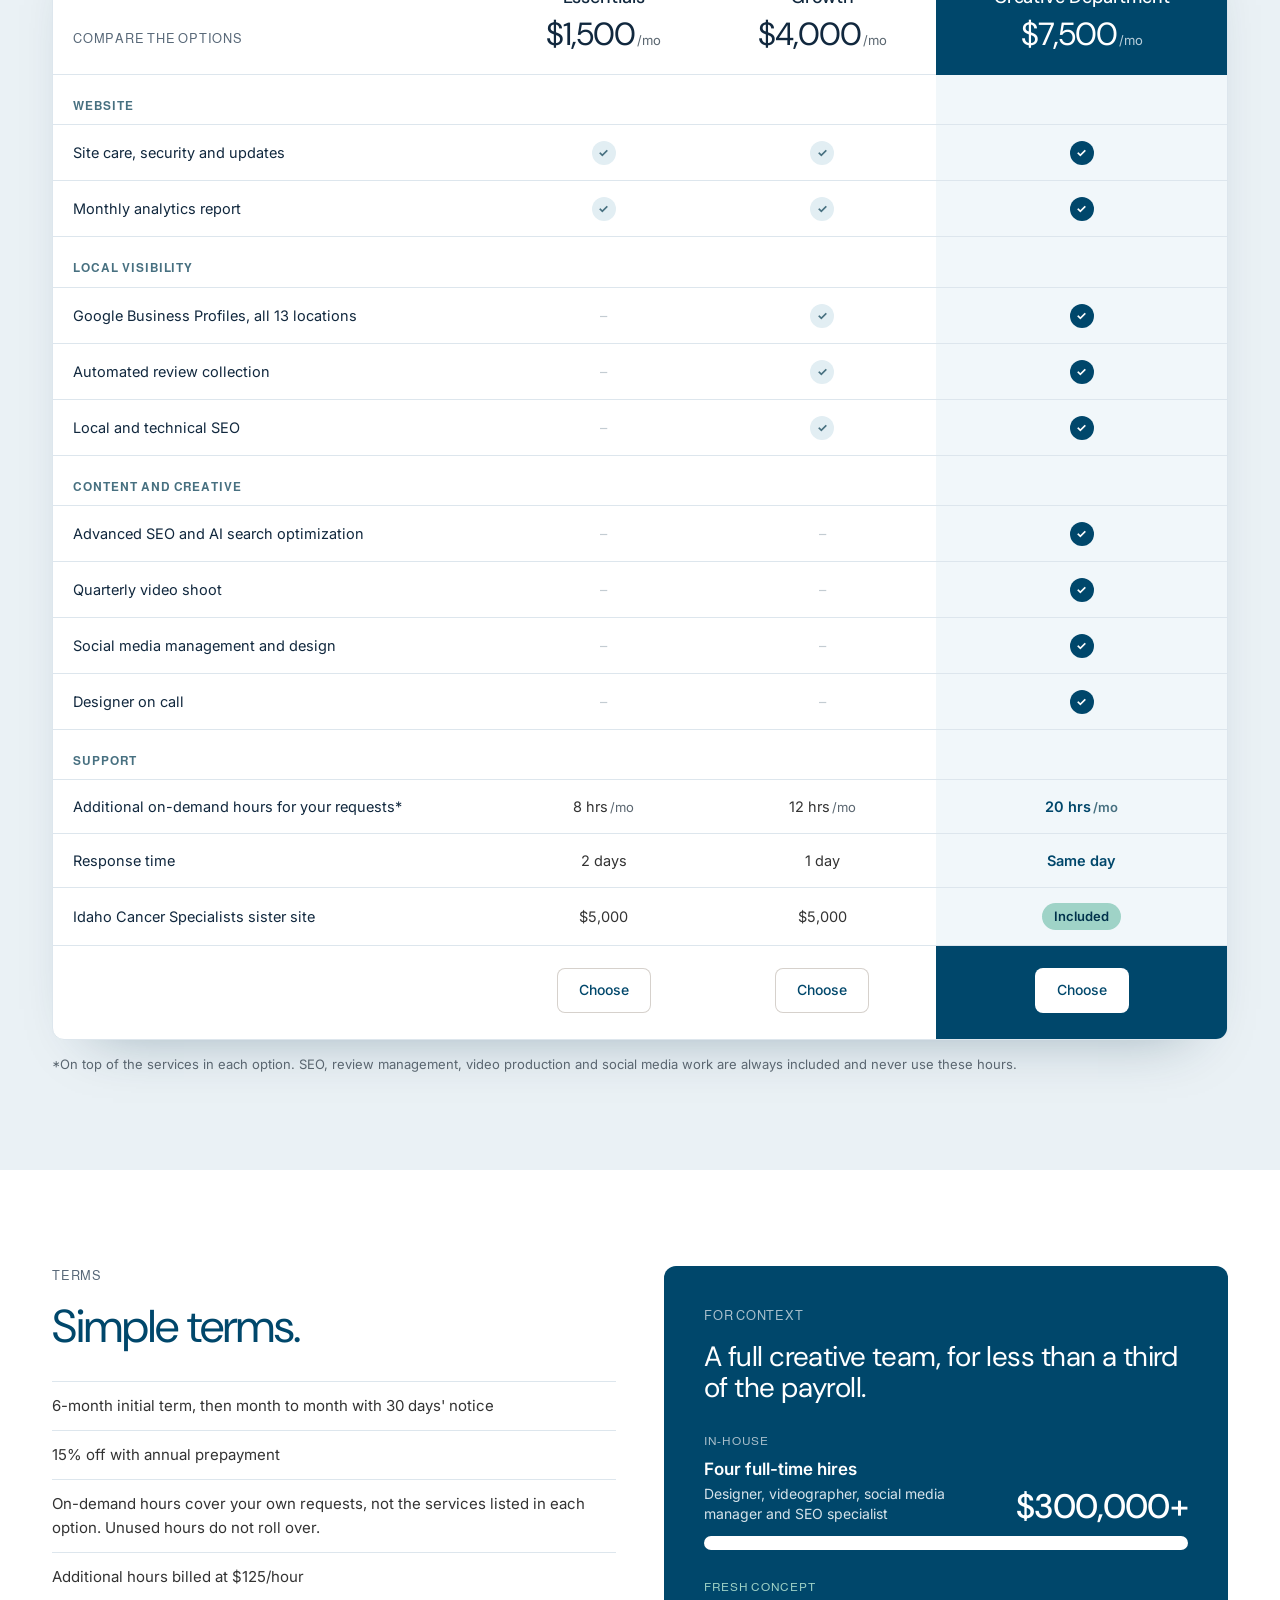
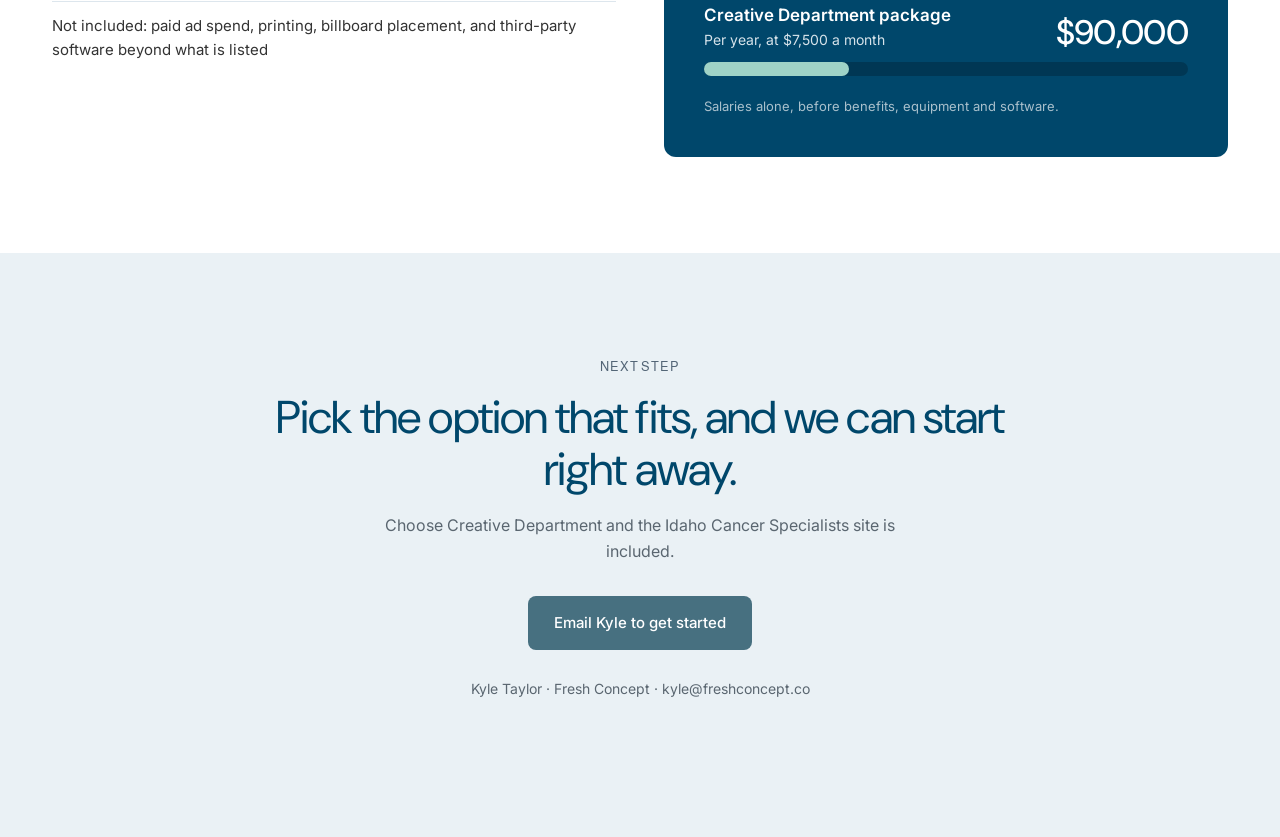
==== commit ced2938a: "Fix twitter title/description on generated pages Co-Authored-By: Claude Opus 5.5 <noreply@anthropic." ====
--- a/utah-cancer/index.html
+++ b/utah-cancer/index.html
@@ -1,4 +1,4 @@
-<!DOCTYPE html><!-- This site was created in Webflow. https://webflow.com --><!-- Last Published: Mon Sep 08 2025 21:54:33 GMT+0000 (Coordinated Universal Time) --><html data-wf-domain="www.freshconcept.co" data-wf-page="62bb15ead2b00c52001d600b" data-wf-site="6288137d8b652b05795619ab"><head><meta charset="utf-8"/><link href="https://cdn.prod.website-files.com" rel="preconnect" crossorigin="anonymous"/><title>Creative Department | Fresh Concept × Utah Cancer Specialists</title><meta name="robots" content="noindex"/><meta content="Creative Department retainer options for Utah Cancer Specialists." name="description"/><meta content="Creative Department | Fresh Concept × Utah Cancer Specialists" property="og:title"/><meta content="Creative Department retainer options for Utah Cancer Specialists." property="og:description"/><meta content="/assets/6288137d8b652b05795619ab/62bb6aa5f6c209a3ec402a6b_social-sharing.png" property="og:image"/><meta content="Fresh Concept | Contact Us" name="twitter:title"/><meta content="Have a question about your project? Reach out and let&#x27;s chat. We&#x27;re here to help startups with website design, development, branding, and SEO." name="twitter:description"/><meta content="/assets/6288137d8b652b05795619ab/62bb6aa5f6c209a3ec402a6b_social-sharing.png" name="twitter:image"/><meta property="og:type" content="website"/><meta content="summary_large_image" name="twitter:card"/><meta content="width=device-width, initial-scale=1" name="viewport"/><meta content="Webflow" name="generator"/><link href="/assets/6288137d8b652b05795619ab/css/fresh-concept.webflow.shared.271d43fd5.css" rel="stylesheet" type="text/css"/><link href="https://fonts.googleapis.com" rel="preconnect"/><link href="https://fonts.gstatic.com" rel="preconnect" crossorigin="anonymous"/><script src="https://ajax.googleapis.com/ajax/libs/webfont/1.6.26/webfont.js" type="text/javascript"></script><script type="text/javascript">WebFont.load({  google: {    families: ["Bitter:400,700,400italic","Montserrat:100,100italic,200,200italic,300,300italic,400,400italic,500,500italic,600,600italic,700,700italic,800,800italic,900,900italic"]  }});</script><script type="text/javascript">!function(o,c){var n=c.documentElement,t=" w-mod-";n.className+=t+"js",("ontouchstart"in o||o.DocumentTouch&&c instanceof DocumentTouch)&&(n.className+=t+"touch")}(window,document);</script><link href="/assets/6288137d8b652b05795619ab/62bb4f3848c2f06d3d072d11_favicon1.png" rel="shortcut icon" type="image/x-icon"/><link href="/assets/6288137d8b652b05795619ab/62bb4f65d3bdde75ad9af0de_favicon2.png" rel="apple-touch-icon"/><!-- Google Tag Manager -->
+<!DOCTYPE html><!-- This site was created in Webflow. https://webflow.com --><!-- Last Published: Mon Sep 08 2025 21:54:33 GMT+0000 (Coordinated Universal Time) --><html data-wf-domain="www.freshconcept.co" data-wf-page="62bb15ead2b00c52001d600b" data-wf-site="6288137d8b652b05795619ab"><head><meta charset="utf-8"/><link href="https://cdn.prod.website-files.com" rel="preconnect" crossorigin="anonymous"/><title>Creative Department | Fresh Concept × Utah Cancer Specialists</title><meta name="robots" content="noindex"/><meta content="Creative Department retainer options for Utah Cancer Specialists." name="description"/><meta content="Creative Department | Fresh Concept × Utah Cancer Specialists" property="og:title"/><meta content="Creative Department retainer options for Utah Cancer Specialists." property="og:description"/><meta content="/assets/6288137d8b652b05795619ab/62bb6aa5f6c209a3ec402a6b_social-sharing.png" property="og:image"/><meta content="Creative Department | Fresh Concept × Utah Cancer Specialists" name="twitter:title"/><meta content="Creative Department retainer options for Utah Cancer Specialists." name="twitter:description"/><meta content="/assets/6288137d8b652b05795619ab/62bb6aa5f6c209a3ec402a6b_social-sharing.png" name="twitter:image"/><meta property="og:type" content="website"/><meta content="summary_large_image" name="twitter:card"/><meta content="width=device-width, initial-scale=1" name="viewport"/><meta content="Webflow" name="generator"/><link href="/assets/6288137d8b652b05795619ab/css/fresh-concept.webflow.shared.271d43fd5.css" rel="stylesheet" type="text/css"/><link href="https://fonts.googleapis.com" rel="preconnect"/><link href="https://fonts.gstatic.com" rel="preconnect" crossorigin="anonymous"/><script src="https://ajax.googleapis.com/ajax/libs/webfont/1.6.26/webfont.js" type="text/javascript"></script><script type="text/javascript">WebFont.load({  google: {    families: ["Bitter:400,700,400italic","Montserrat:100,100italic,200,200italic,300,300italic,400,400italic,500,500italic,600,600italic,700,700italic,800,800italic,900,900italic"]  }});</script><script type="text/javascript">!function(o,c){var n=c.documentElement,t=" w-mod-";n.className+=t+"js",("ontouchstart"in o||o.DocumentTouch&&c instanceof DocumentTouch)&&(n.className+=t+"touch")}(window,document);</script><link href="/assets/6288137d8b652b05795619ab/62bb4f3848c2f06d3d072d11_favicon1.png" rel="shortcut icon" type="image/x-icon"/><link href="/assets/6288137d8b652b05795619ab/62bb4f65d3bdde75ad9af0de_favicon2.png" rel="apple-touch-icon"/><!-- Google Tag Manager -->
 <script>(function(w,d,s,l,i){w[l]=w[l]||[];w[l].push({'gtm.start':
 new Date().getTime(),event:'gtm.js'});var f=d.getElementsByTagName(s)[0],
 j=d.createElement(s),dl=l!='dataLayer'?'&l='+l:'';j.async=true;j.src=
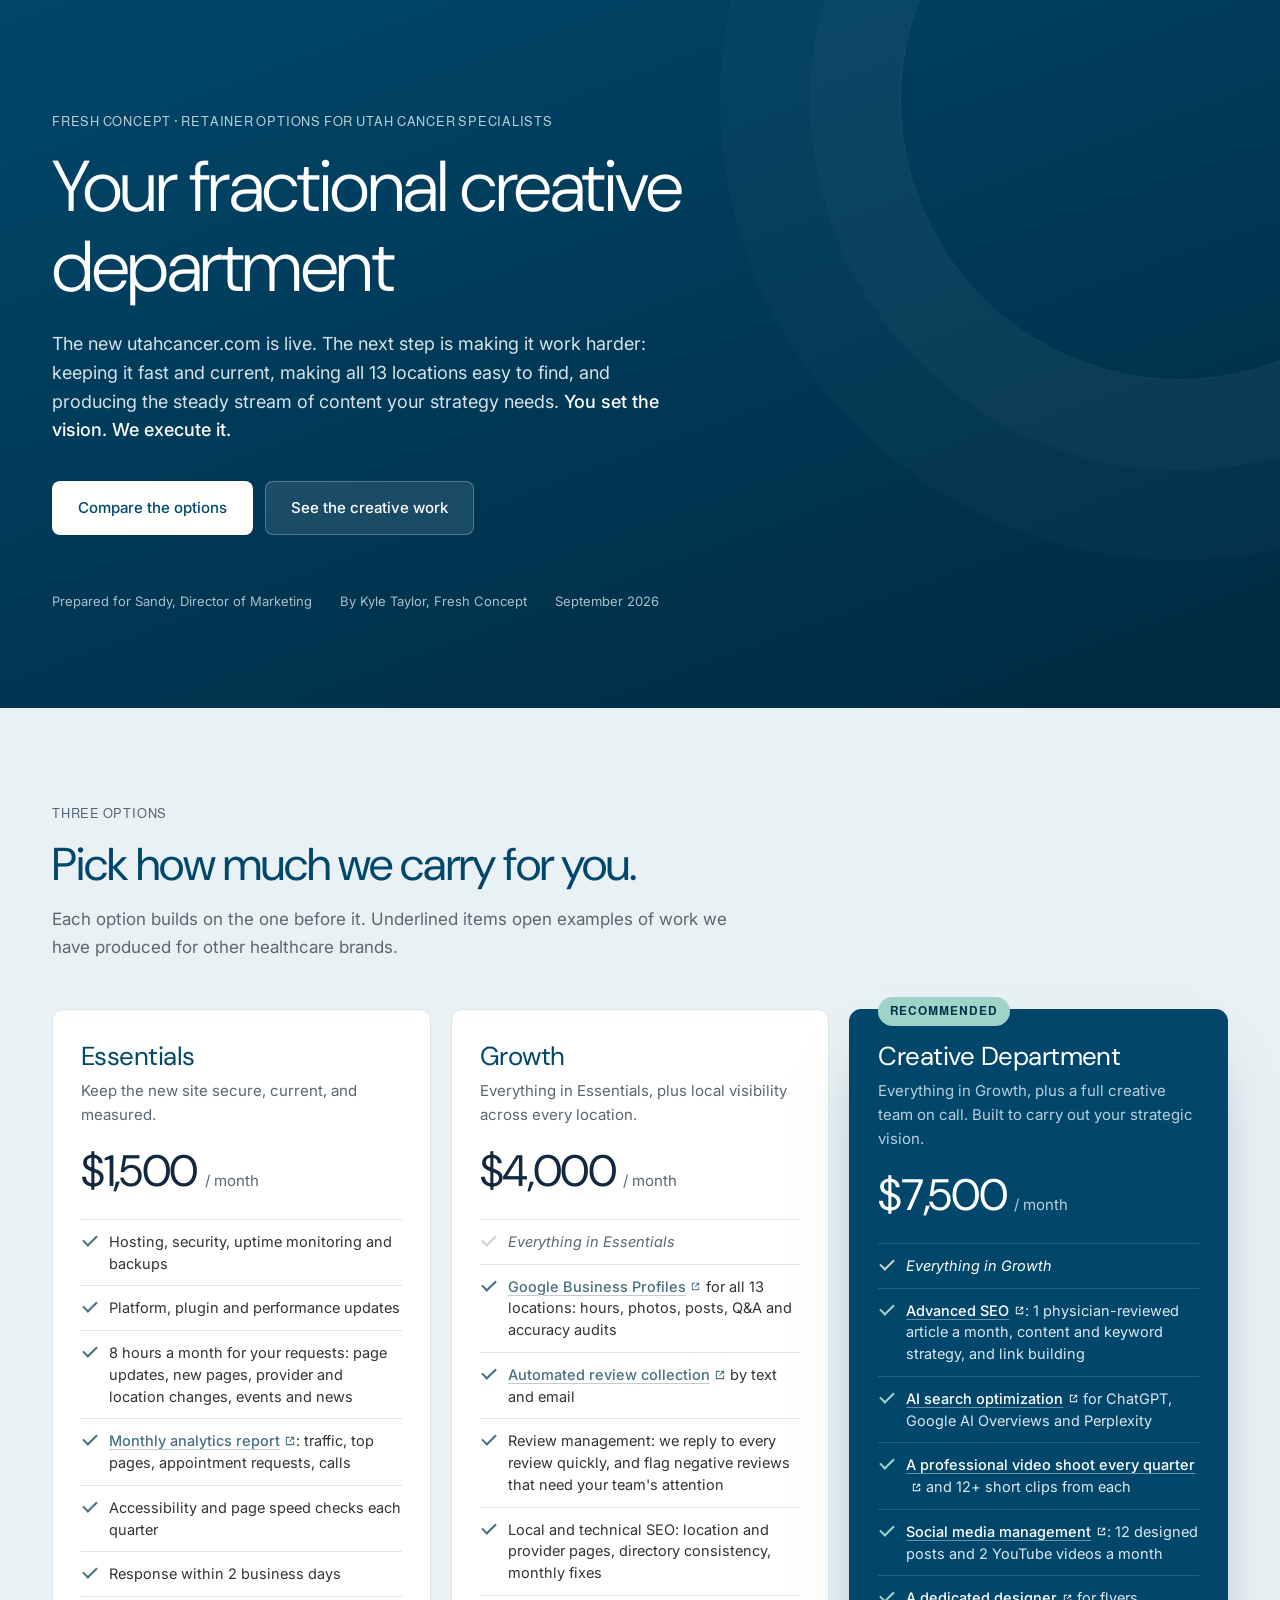
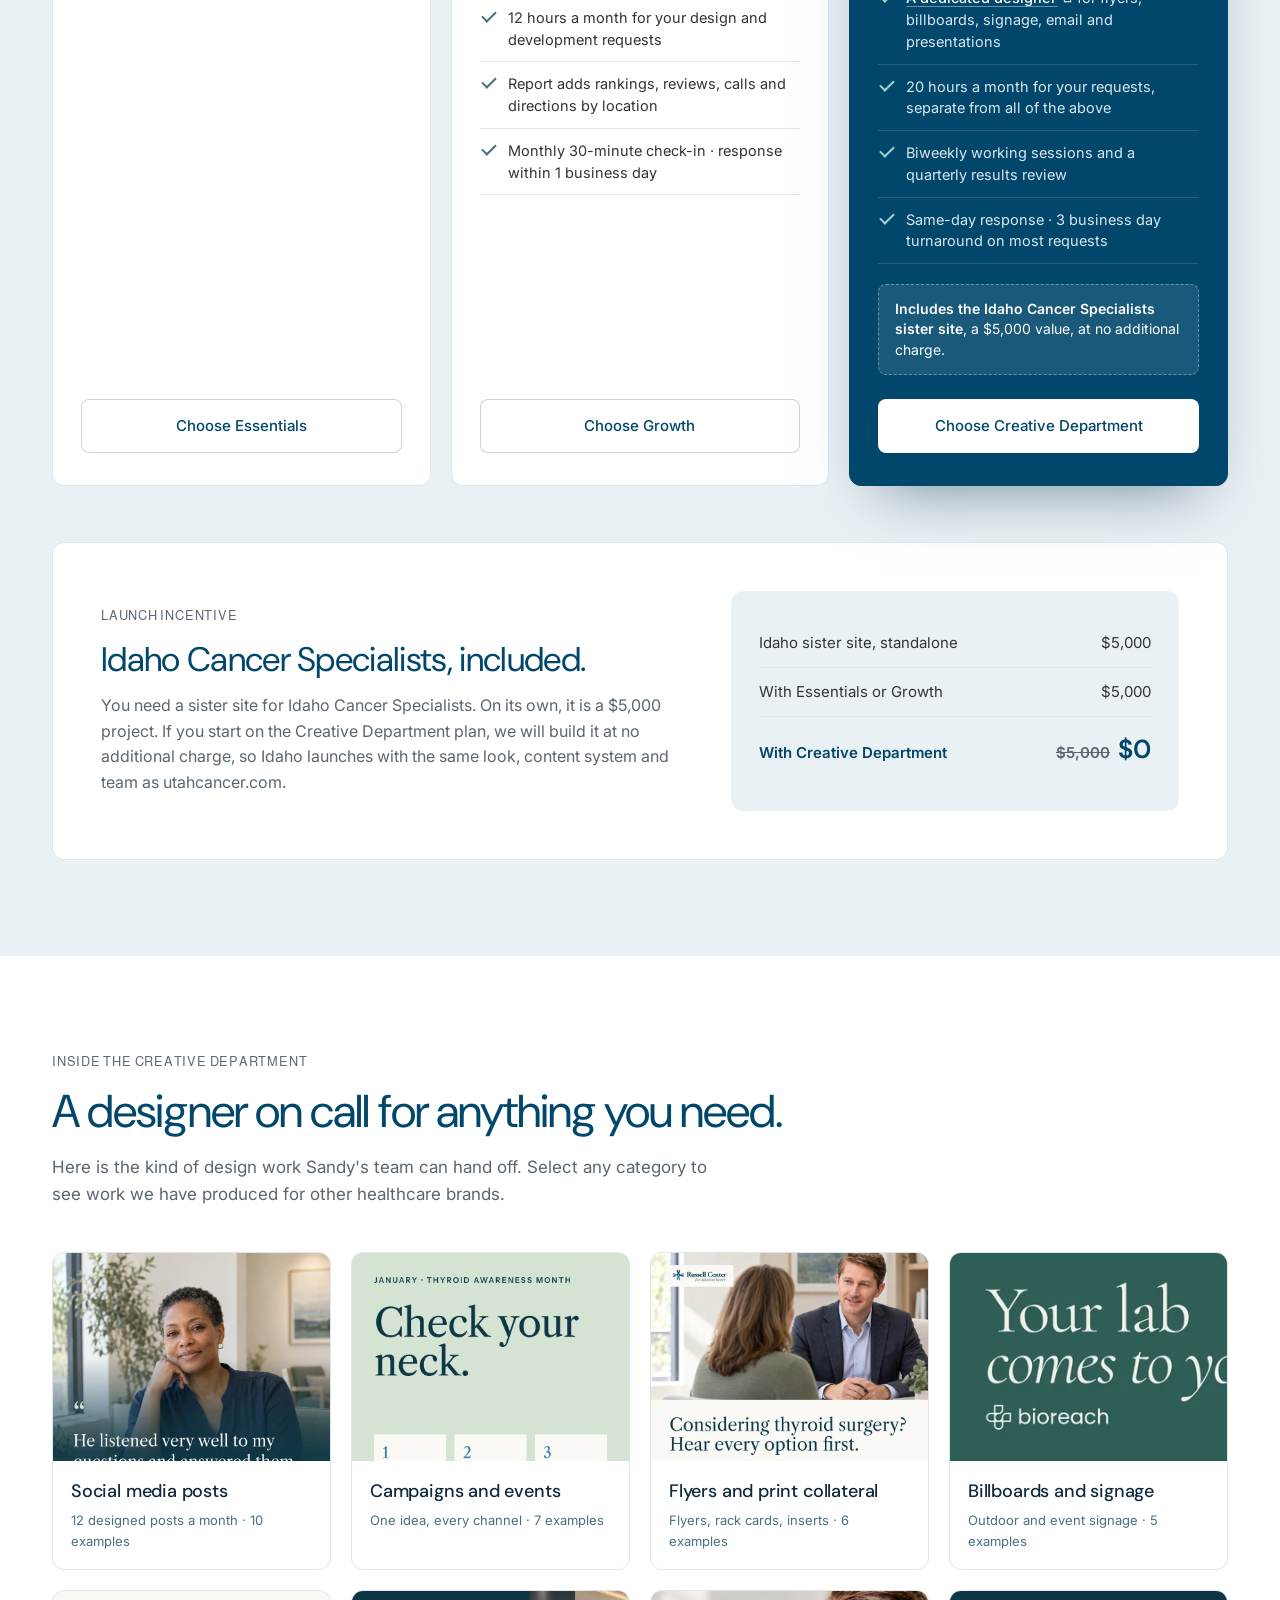
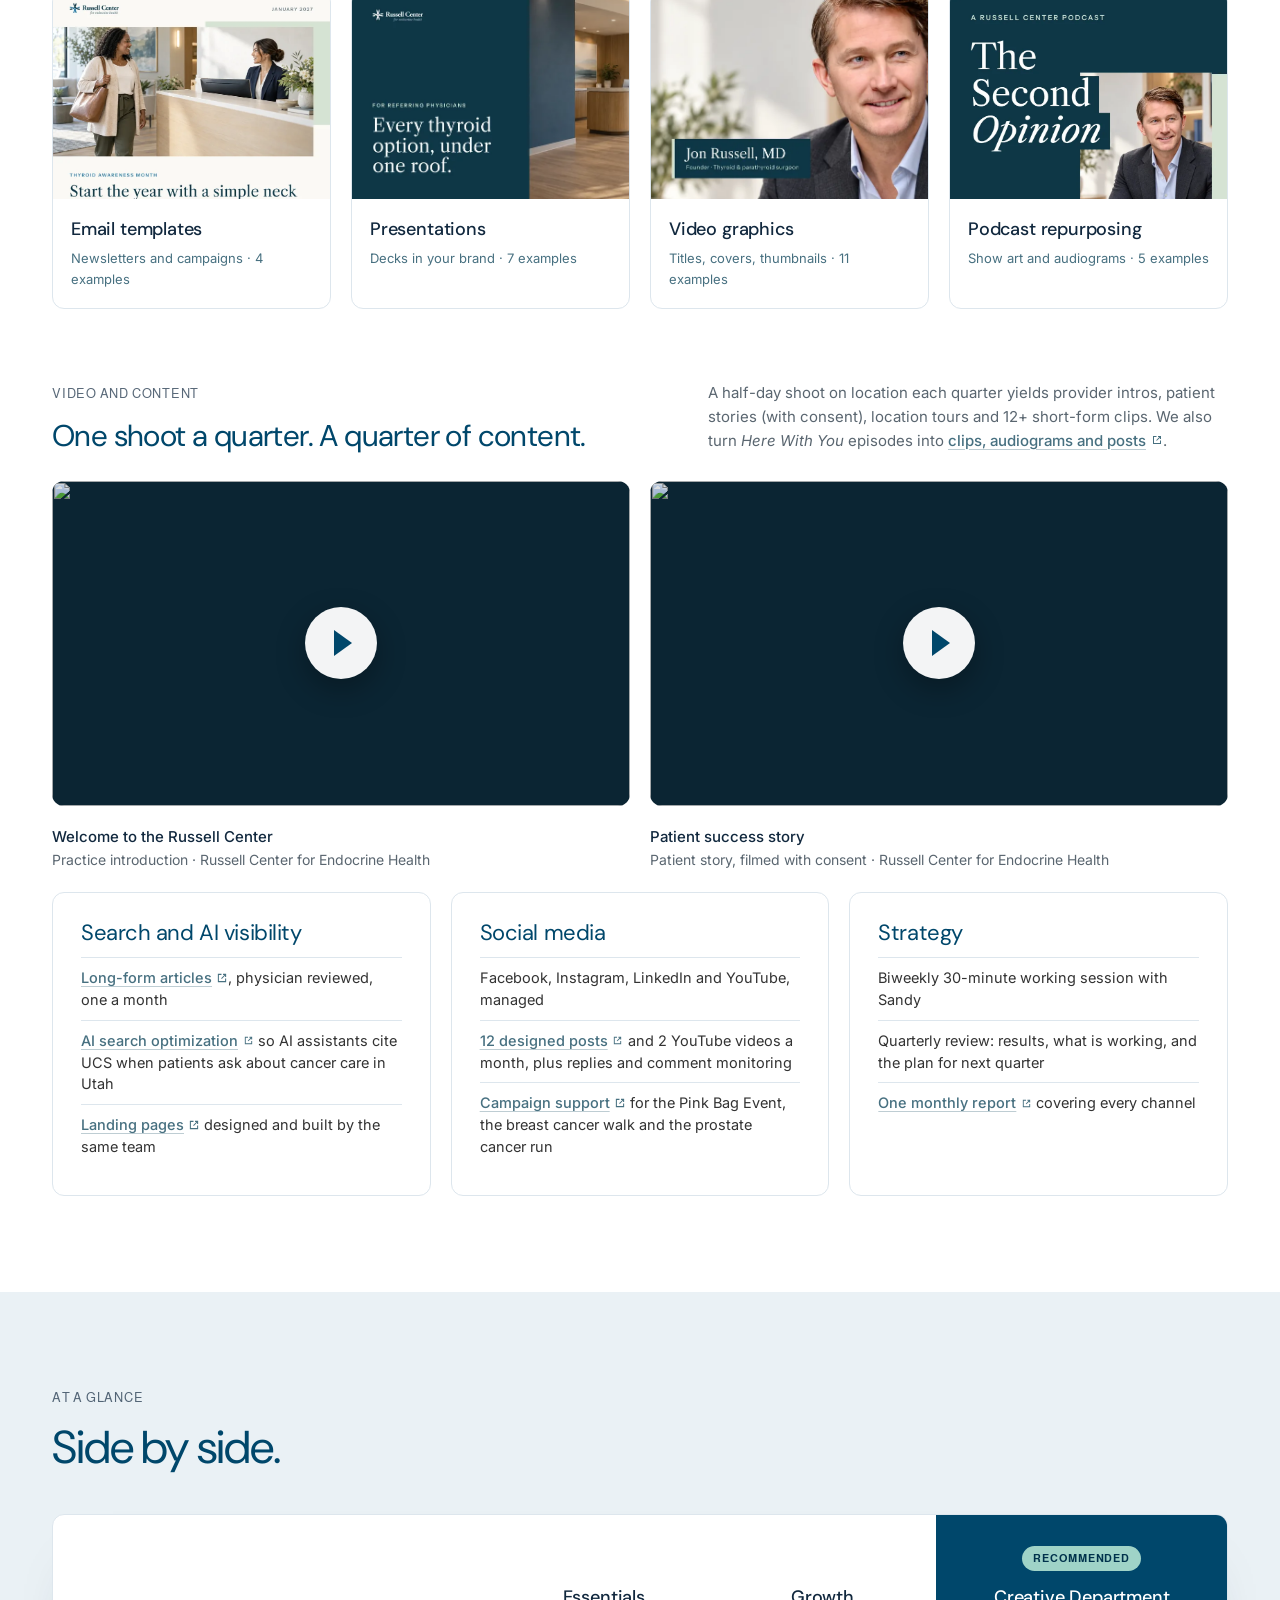
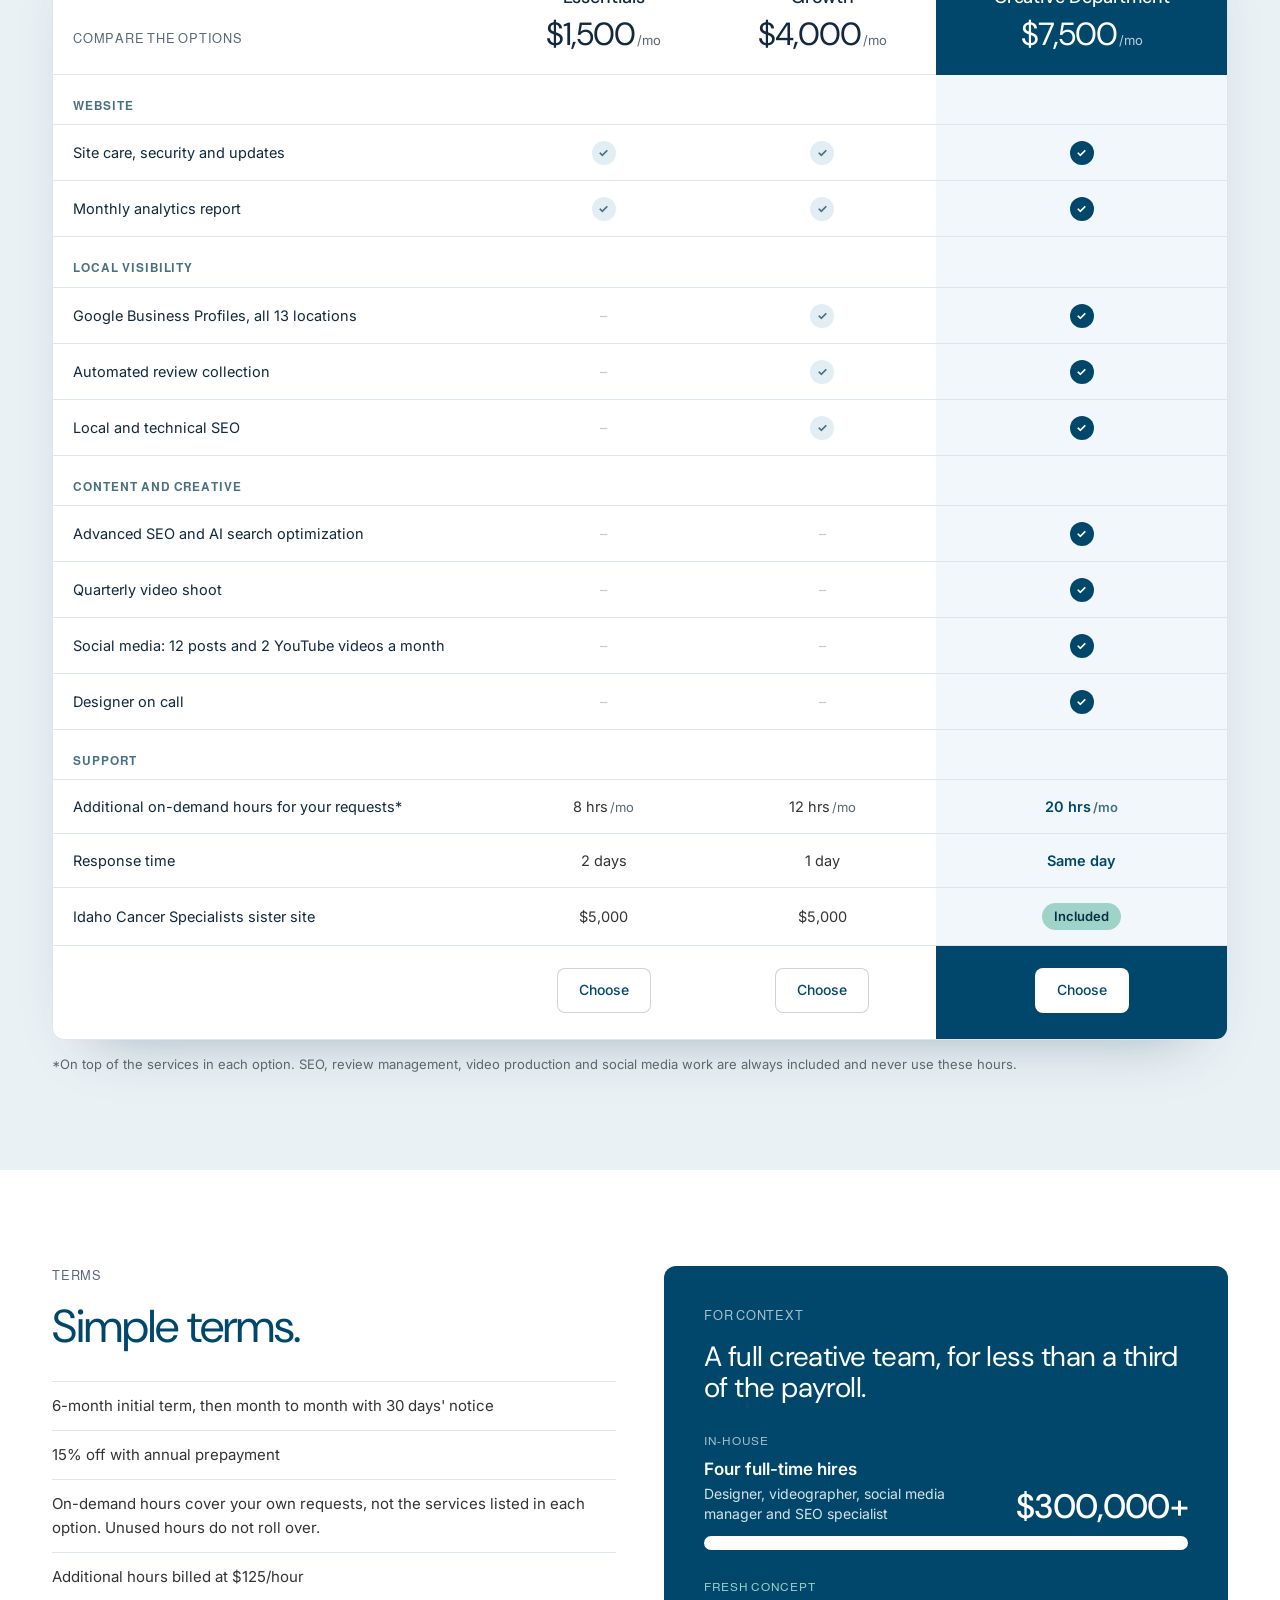
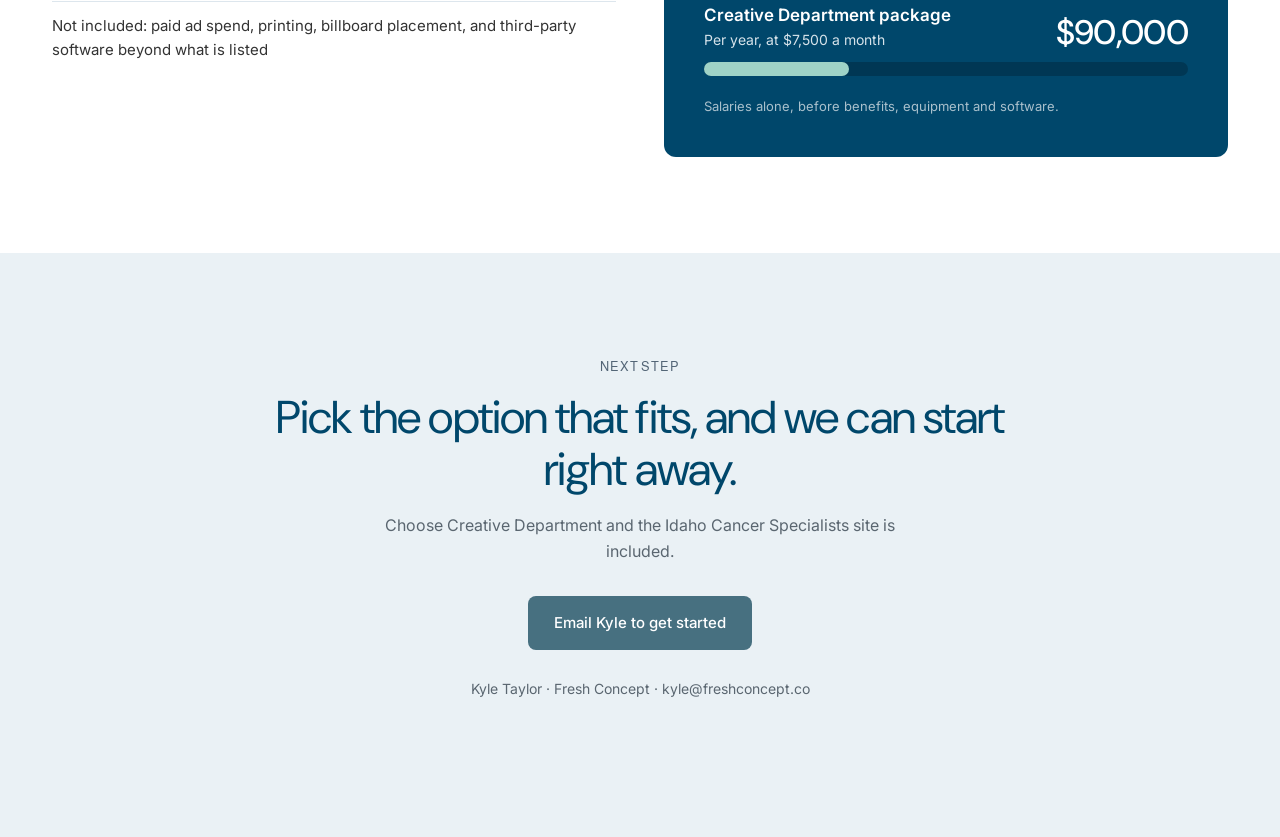
==== commit edc25a93: "Utah Cancer page: add 2 YouTube videos a month to social media Co-Authored-By: Claude Opus 5.5 <nore" ====
--- a/utah-cancer/index.html
+++ b/utah-cancer/index.html
@@ -35,6 +35,8 @@
 <style>
 #fc-cd{--blue:#00476b;--steel:#477080;--ink:#11283e;--text:#333;--muted:#5a6670;--pale:#eaf1f5;--line:#dde6ed;--sand:#d6d1cc;--r:12px;--rb:8px;font-family:Inter,system-ui,sans-serif;color:var(--text);background:#fff;font-size:16px;line-height:1.6;-webkit-font-smoothing:antialiased;overflow-x:clip}
 #fc-cd *,#fc-cd *::before,#fc-cd *::after{box-sizing:border-box}
+@media (prefers-reduced-motion:no-preference){html{scroll-behavior:smooth}}
+#fc-cd [id]{scroll-margin-top:24px}
 :where(#fc-cd) :is(h1,h2,h3,h4,p,ul,figure){margin:0;padding:0}
 :where(#fc-cd) ul{list-style:none}
 :where(#fc-cd) img{display:block;max-width:100%}
@@ -259,7 +261,7 @@
             <li><a class="cd-lk" data-g="articles">Advanced SEO</a>: 1 physician-reviewed article a month, content and keyword strategy, and link building</li>
             <li><a class="cd-lk" data-g="ai">AI search optimization</a> for ChatGPT, Google AI Overviews and Perplexity</li>
             <li><a class="cd-lk" href="#cd-video">A professional video shoot every quarter</a> and 12+ short clips from each</li>
-            <li><a class="cd-lk" data-g="social">Social media management</a> with 12 designed posts a month</li>
+            <li><a class="cd-lk" data-g="social">Social media management</a>: 12 designed posts and 2 YouTube videos a month</li>
             <li><a class="cd-lk" href="#cd-work">A dedicated designer</a> for flyers, billboards, signage, email and presentations</li>
             <li>20 hours a month for your requests, separate from all of the above</li>
             <li>Biweekly working sessions and a quarterly results review</li>
@@ -316,7 +318,7 @@
           <h3>Social media</h3>
           <ul>
             <li>Facebook, Instagram, LinkedIn and YouTube, managed</li>
-            <li><a class="cd-lk" data-g="social">12 designed posts a month</a>, plus replies and comment monitoring</li>
+            <li><a class="cd-lk" data-g="social">12 designed posts</a> and 2 YouTube videos a month, plus replies and comment monitoring</li>
             <li><a class="cd-lk" data-g="campaigns">Campaign support</a> for the Pink Bag Event, the breast cancer walk and the prostate cancer run</li>
           </ul>
         </div>
@@ -355,7 +357,7 @@
             <tr class="cd-t-group"><th colspan="3"><span>Content and creative</span></th><td class="cd-hl"></td></tr>
             <tr><td>Advanced SEO and AI search optimization</td><td><span class="cd-no" aria-label="Not included">–</span></td><td><span class="cd-no" aria-label="Not included">–</span></td><td class="cd-hl"><span class="cd-ck" aria-label="Included">✓</span></td></tr>
             <tr><td>Quarterly video shoot</td><td><span class="cd-no" aria-label="Not included">–</span></td><td><span class="cd-no" aria-label="Not included">–</span></td><td class="cd-hl"><span class="cd-ck" aria-label="Included">✓</span></td></tr>
-            <tr><td>Social media management and design</td><td><span class="cd-no" aria-label="Not included">–</span></td><td><span class="cd-no" aria-label="Not included">–</span></td><td class="cd-hl"><span class="cd-ck" aria-label="Included">✓</span></td></tr>
+            <tr><td>Social media: 12 posts and 2 YouTube videos a month</td><td><span class="cd-no" aria-label="Not included">–</span></td><td><span class="cd-no" aria-label="Not included">–</span></td><td class="cd-hl"><span class="cd-ck" aria-label="Included">✓</span></td></tr>
             <tr><td>Designer on call</td><td><span class="cd-no" aria-label="Not included">–</span></td><td><span class="cd-no" aria-label="Not included">–</span></td><td class="cd-hl"><span class="cd-ck" aria-label="Included">✓</span></td></tr>
             <tr class="cd-t-group"><th colspan="3"><span>Support</span></th><td class="cd-hl"></td></tr>
             <tr><td>Additional on-demand hours for your requests*</td><td>8 hrs<small>/mo</small></td><td>12 hrs<small>/mo</small></td><td class="cd-hl">20 hrs<small>/mo</small></td></tr>
@@ -496,7 +498,11 @@
     else if (t.classList.contains("cd-prev")) show(idx - 1);
     else if (t.classList.contains("cd-next")) show(idx + 1);
     else if (t.hasAttribute("data-yt")) {
+      // YouTube refuses embeds that arrive without a Referer (error 153), which is always the case
+      // for a page opened from disk or a preview. There, open the video on YouTube instead.
+      if (!/^https?:$/.test(location.protocol)) { window.open("https://www.youtube.com/watch?v=" + t.getAttribute("data-yt"), "_blank", "noopener"); return; }
       var f = document.createElement("iframe");
+      f.referrerPolicy = "strict-origin-when-cross-origin";
       f.src = "https://www.youtube-nocookie.com/embed/" + t.getAttribute("data-yt") + "?autoplay=1&rel=0";
       f.allow = "accelerometer; autoplay; encrypted-media; gyroscope; picture-in-picture; fullscreen"; f.allowFullscreen = true;
       f.title = t.getAttribute("aria-label");
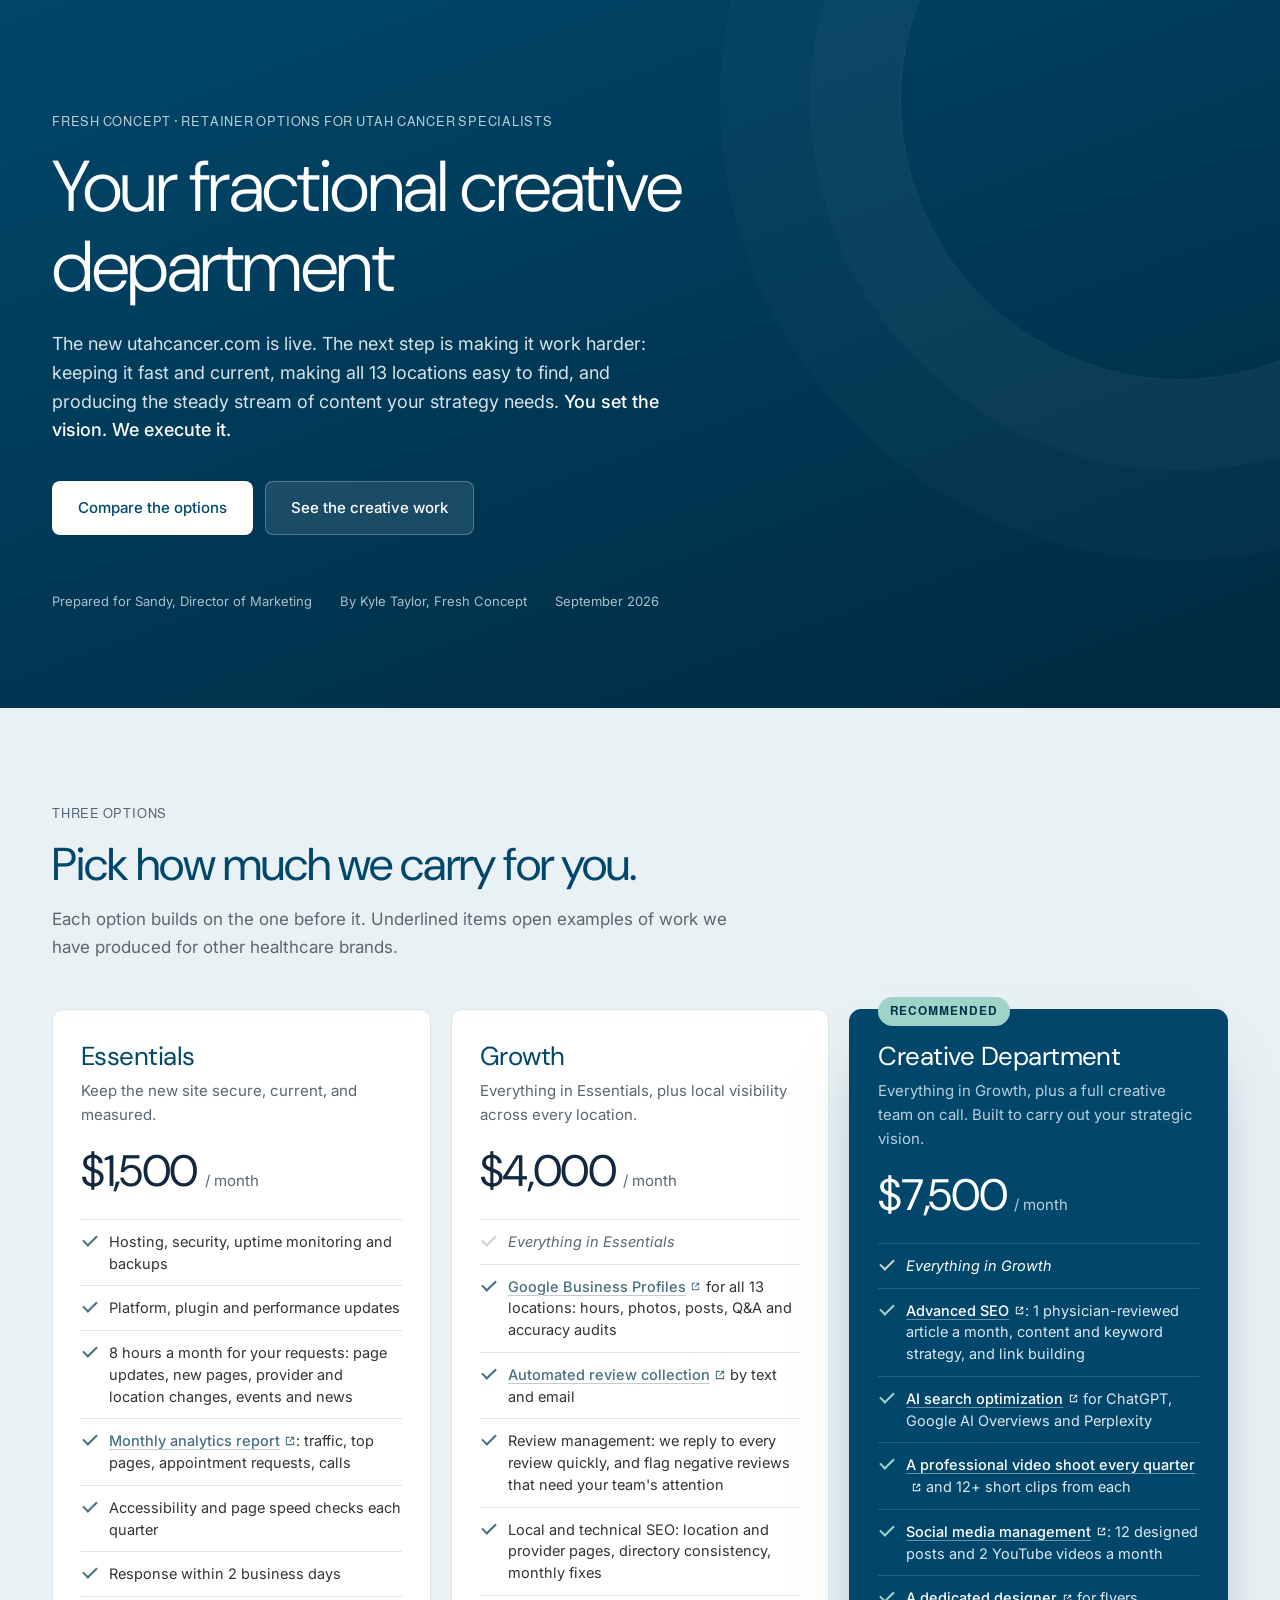
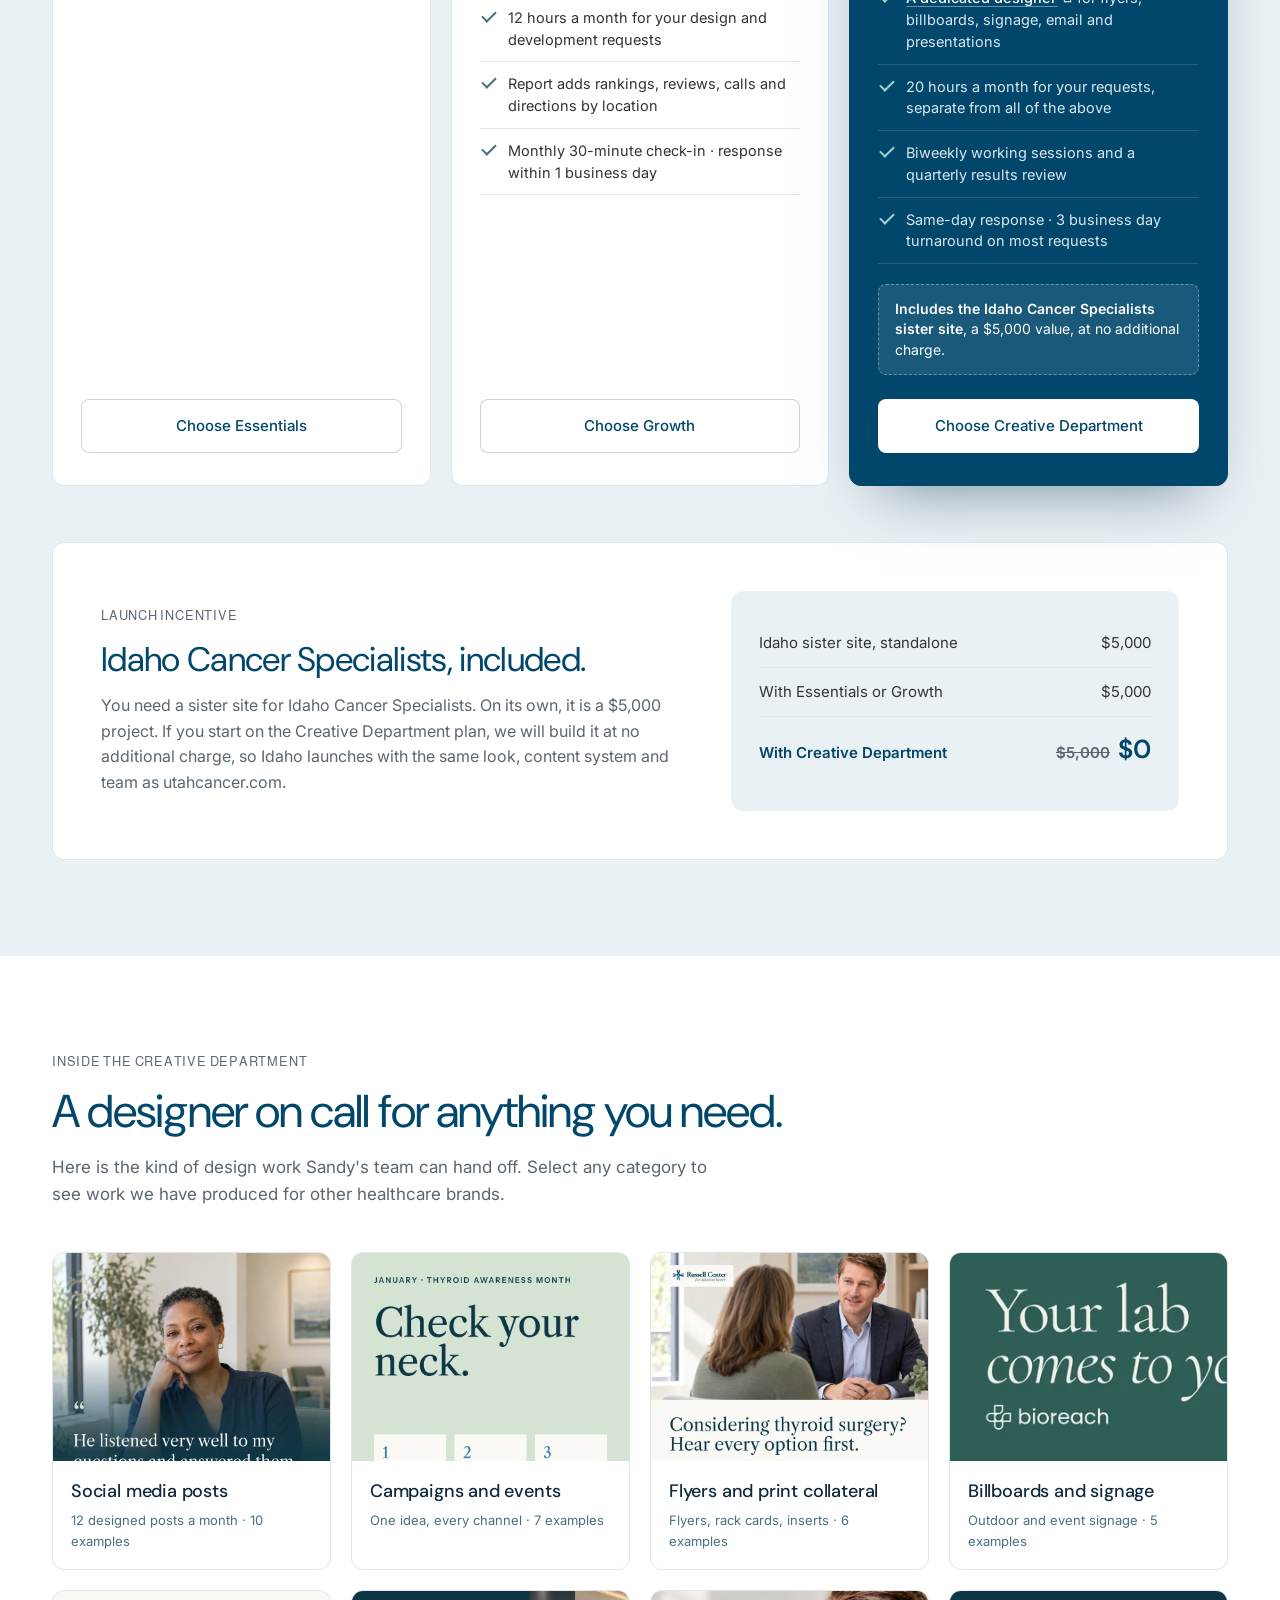
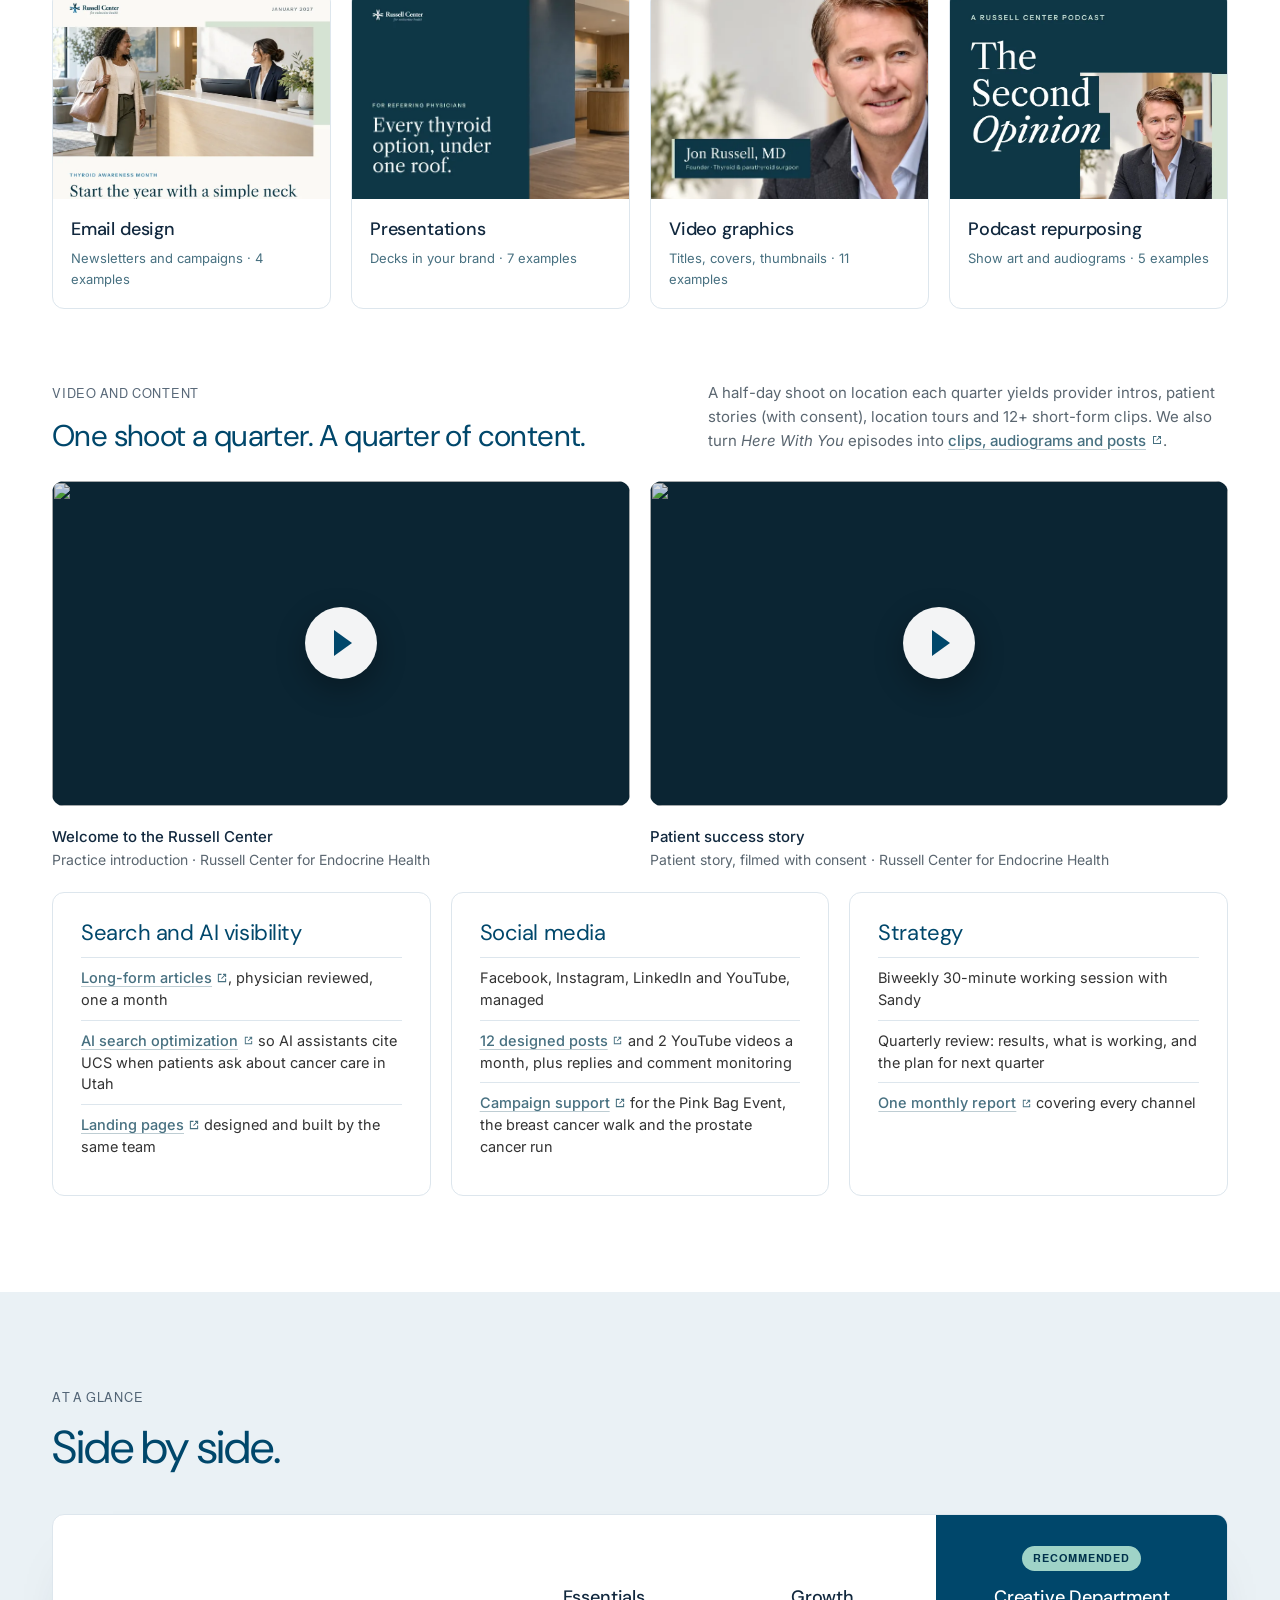
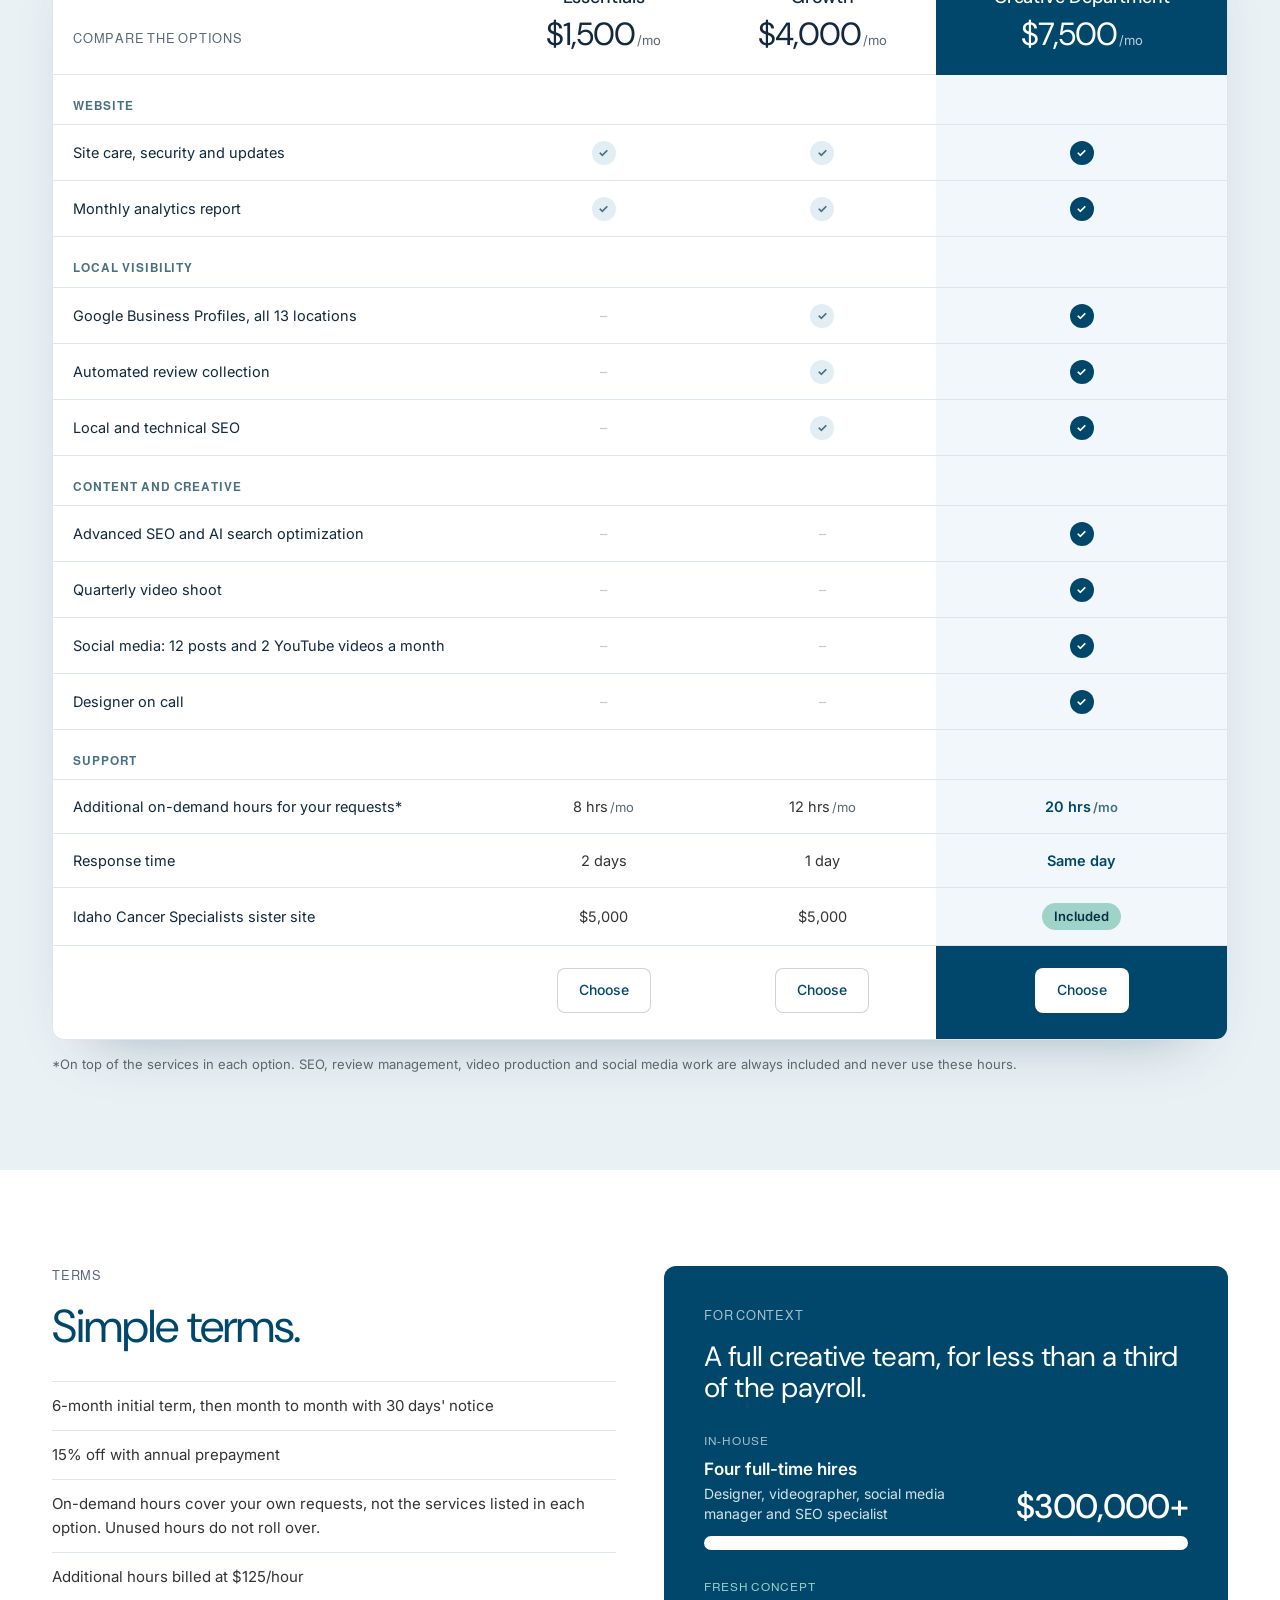
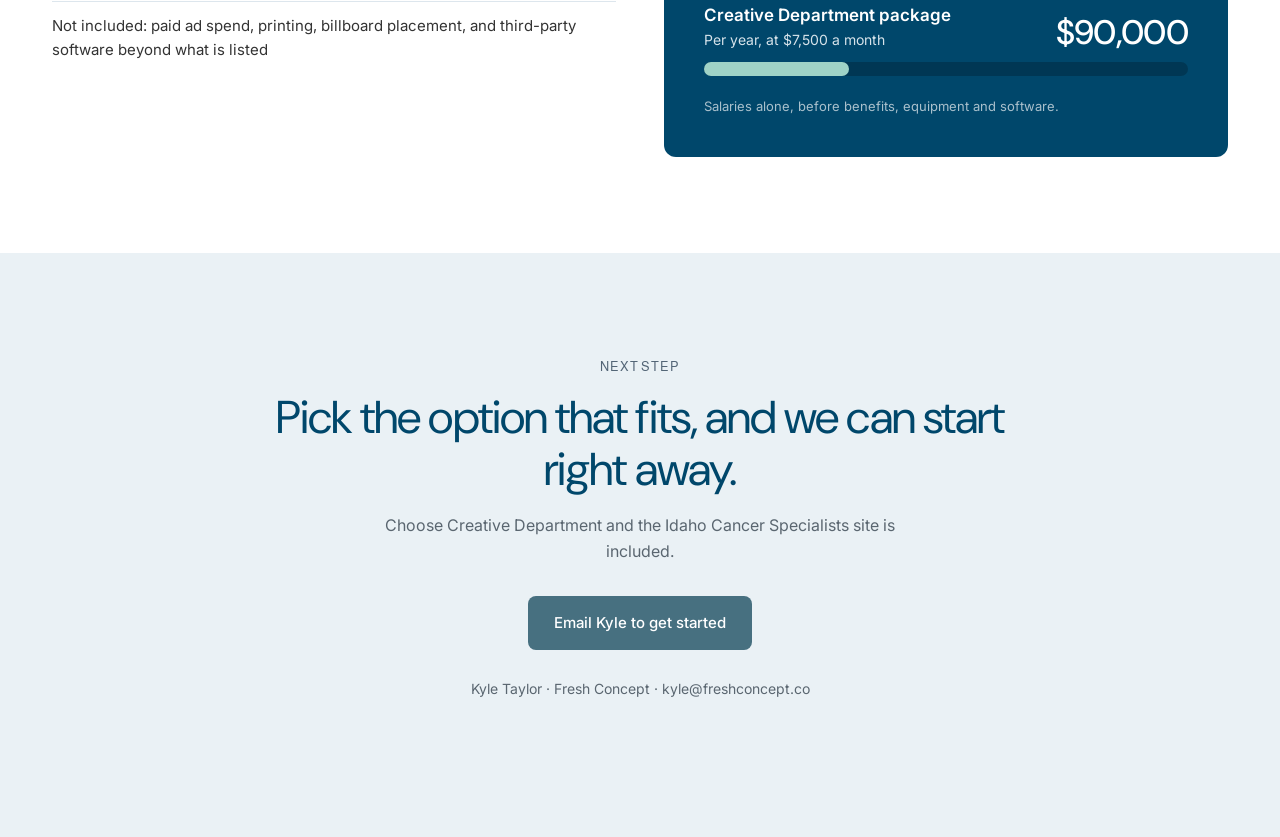
==== commit 8c21d527: "Utah Cancer page: describe work as custom graphics, not templates Co-Authored-By: Claude Opus 5.5 <n" ====
--- a/utah-cancer/index.html
+++ b/utah-cancer/index.html
@@ -437,11 +437,11 @@
   var MAP = {};
   var BRAND = {rc:"Russell Center", br:"BioReach"};
   var G = {
-    social:{t:"Social media posts",s:"12 designed posts a month",d:"Built from repeatable templates (patient voice, proof points, myth vs. fact, education and team spotlights) so every week looks like one brand.",i:"rc-social-1|Patient voice post;rc-social-2|Proof point post;rc-social-3|Myth vs. fact carousel;rc-social-4|LinkedIn referral post;br-social-1|Brand post;br-social-2|Education post;br-social-3|Testimonial post;br-social-4|Promotion post;br-social-5|Team spotlight;br-social-6|How-it-works carousel"},
+    social:{t:"Social media posts",s:"12 designed posts a month",d:"Custom graphics designed to match the UCS brand, covering patient voices, proof points, myth vs. fact, education and team spotlights, so every post is recognizably yours.",i:"rc-social-1|Patient voice post;rc-social-2|Proof point post;rc-social-3|Myth vs. fact carousel;rc-social-4|LinkedIn referral post;br-social-1|Brand post;br-social-2|Education post;br-social-3|Testimonial post;br-social-4|Promotion post;br-social-5|Team spotlight;br-social-6|How-it-works carousel"},
     campaigns:{t:"Campaigns and events",s:"One idea, every channel",d:"A single campaign carried across poster, banner, stories and social. The approach we would bring to the Pink Bag Event, the breast cancer walk and the prostate cancer run.",i:"rc-campaign-social|Awareness month social post;rc-campaign-poster|Awareness month poster;rc-campaign-banner|Retractable banner;br-campaign-story|Event Instagram story;br-campaign-linkedin|Event LinkedIn banner;br-campaign-youtube|Event YouTube thumbnail;br-campaign-recap|Event recap post"},
     print:{t:"Flyers and print collateral",s:"Flyers, rack cards, inserts",d:"Referral flyers, rack cards, business cards and inserts, delivered print-ready.",i:"rc-flyer|Referring-office flyer;rc-rack-front|Rack card, front;rc-rack-back|Rack card, back;br-flyer|Service flyer;br-insert|Kit insert card;br-cards|Business cards"},
     signage:{t:"Billboards and signage",s:"Outdoor and event signage",d:"Billboards, event posters, retractable banners, wayfinding and table tents.",i:"br-billboard|Billboard;br-event-poster|Event poster;rc-campaign-banner|Retractable banner;br-wayfinding|Wayfinding sign;br-table-tent|Table tent"},
-    email:{t:"Email templates",s:"Newsletters and campaigns",d:"Monthly newsletters, promotional sends and post-visit review requests, built as reusable 600px templates.",i:"rc-email|Monthly newsletter;br-email-newsletter|Monthly newsletter;br-email-promo|Promotional email;br-email-review|Review request email"},
+    email:{t:"Email design",s:"Newsletters and campaigns",d:"Monthly newsletters, promotional sends and review requests, each custom-designed to match the brand.",i:"rc-email|Monthly newsletter;br-email-newsletter|Monthly newsletter;br-email-promo|Promotional email;br-email-review|Review request email"},
     decks:{t:"Presentations",s:"Decks in your brand",d:"Referring-physician decks, partner pitches and board-ready slides.",i:"rc-deck-1|Referring-physician deck, title;rc-deck-2|Referring-physician deck, outcomes;rc-deck-3|Referring-physician deck, services;rc-deck-4|Referring-physician deck, referral;br-deck-1|Partnership deck, title;br-deck-2|Partnership deck, process;br-deck-3|Partnership deck, testimonial"},
     video:{t:"Video graphics",s:"Titles, covers, thumbnails",d:"Lower thirds, title and end cards, reel covers and YouTube thumbnails that package every shoot.",i:"rc-title-provider|Provider intro lower third;rc-title-location|Location tour title card;rc-title-end|End card;rc-youtube|YouTube thumbnail;rc-reel-1|Reel cover;rc-reel-2|Reel cover;br-lower-third|Provider lower third;br-client-story|Captioned patient story;br-reel-1|Reel cover;br-reel-2|Reel cover;br-reel-3|Reel cover"},
     podcast:{t:"Podcast repurposing",s:"Show art and audiograms",d:"Show art, audiograms and episode-to-article cards, so every Here With You episode travels further.",i:"rc-podcast-art|Podcast show art;rc-audiogram|Episode audiogram;br-podcast-art|Podcast show art;br-audiogram|Episode audiogram;br-episode-card|Episode-to-article card"},
